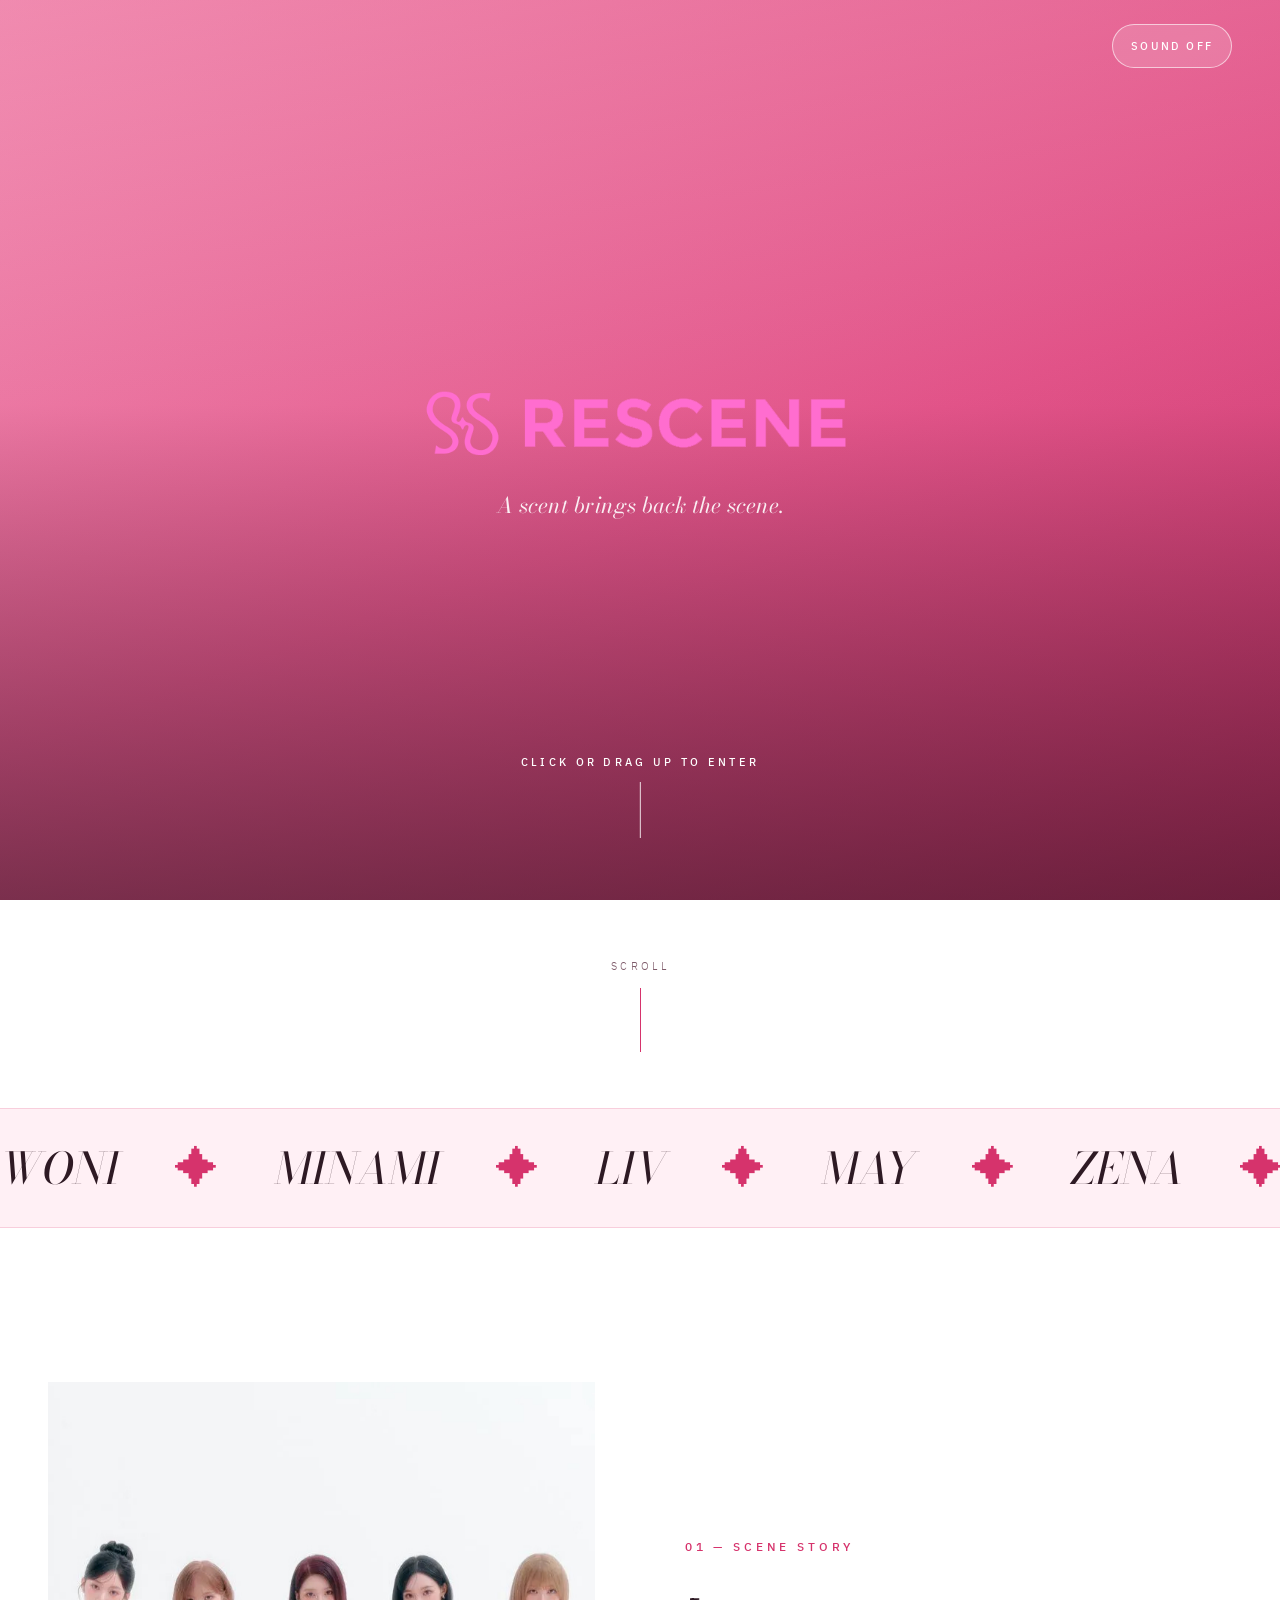
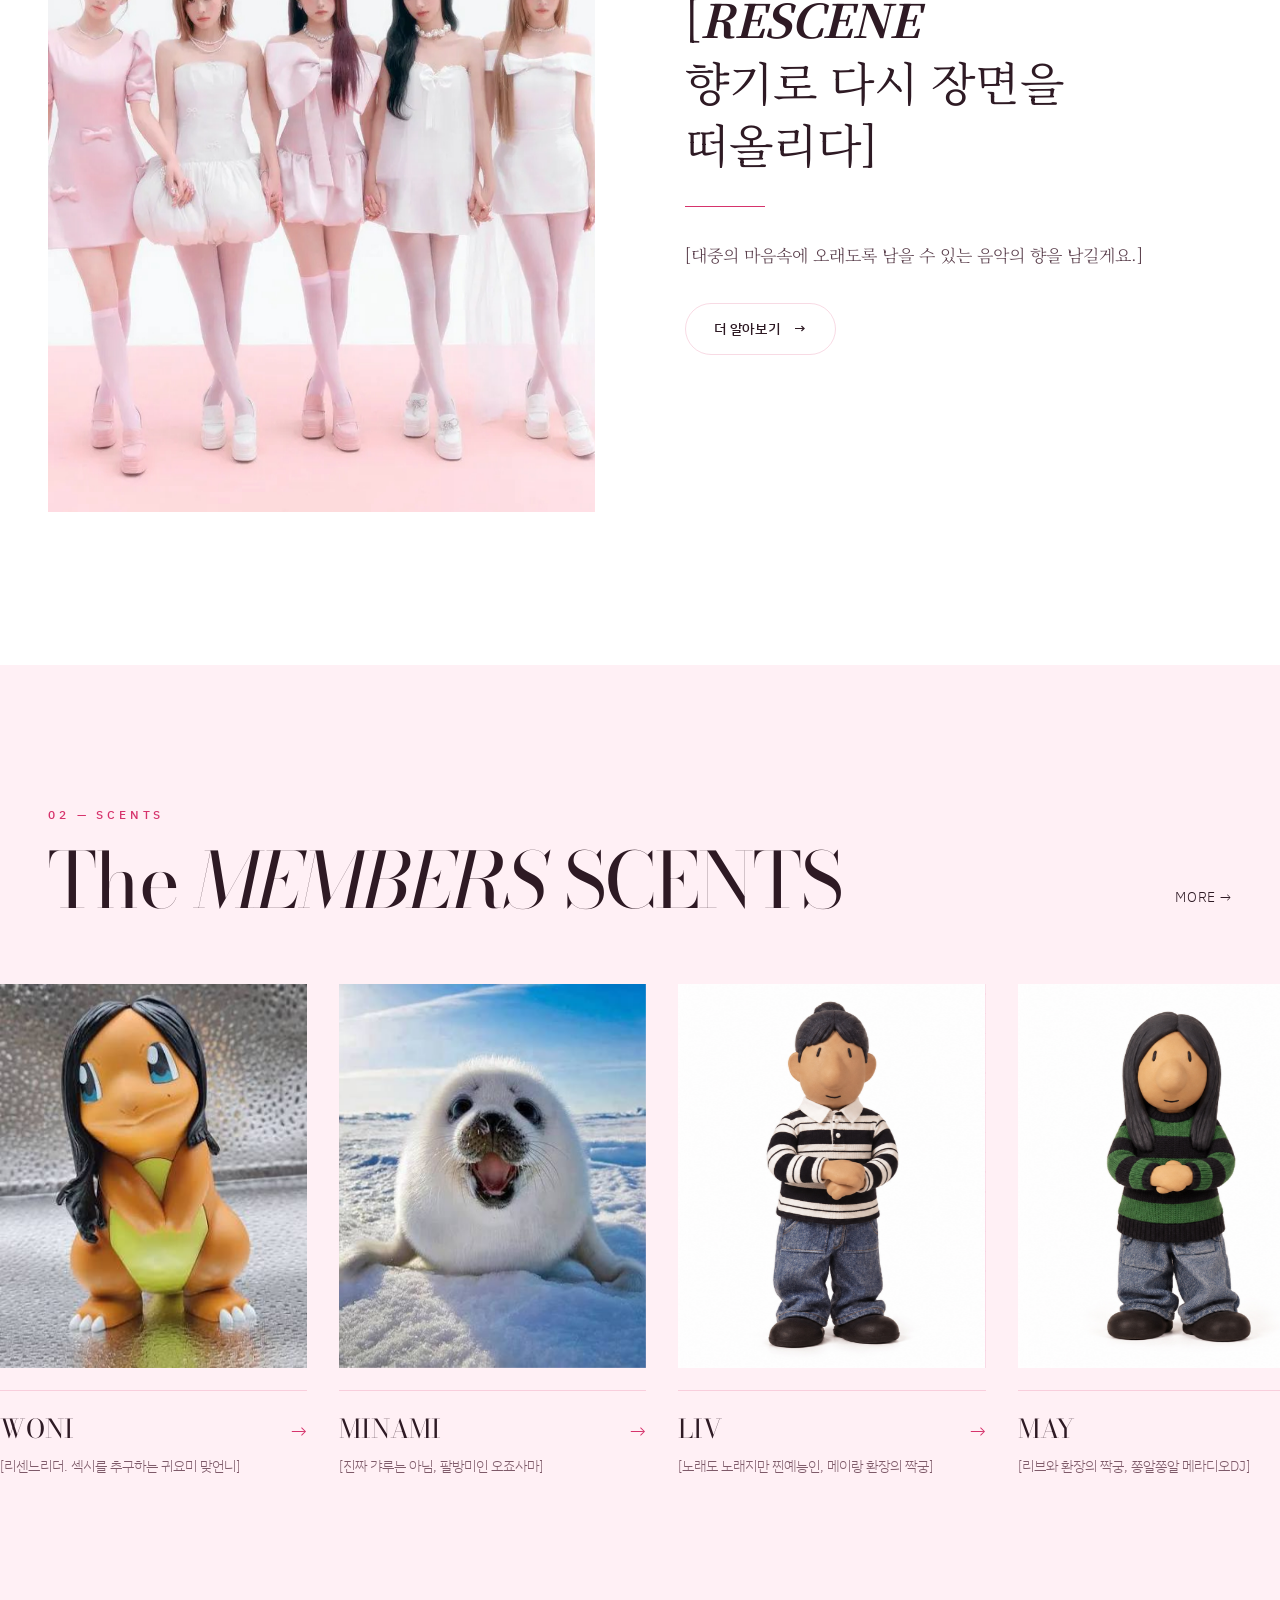
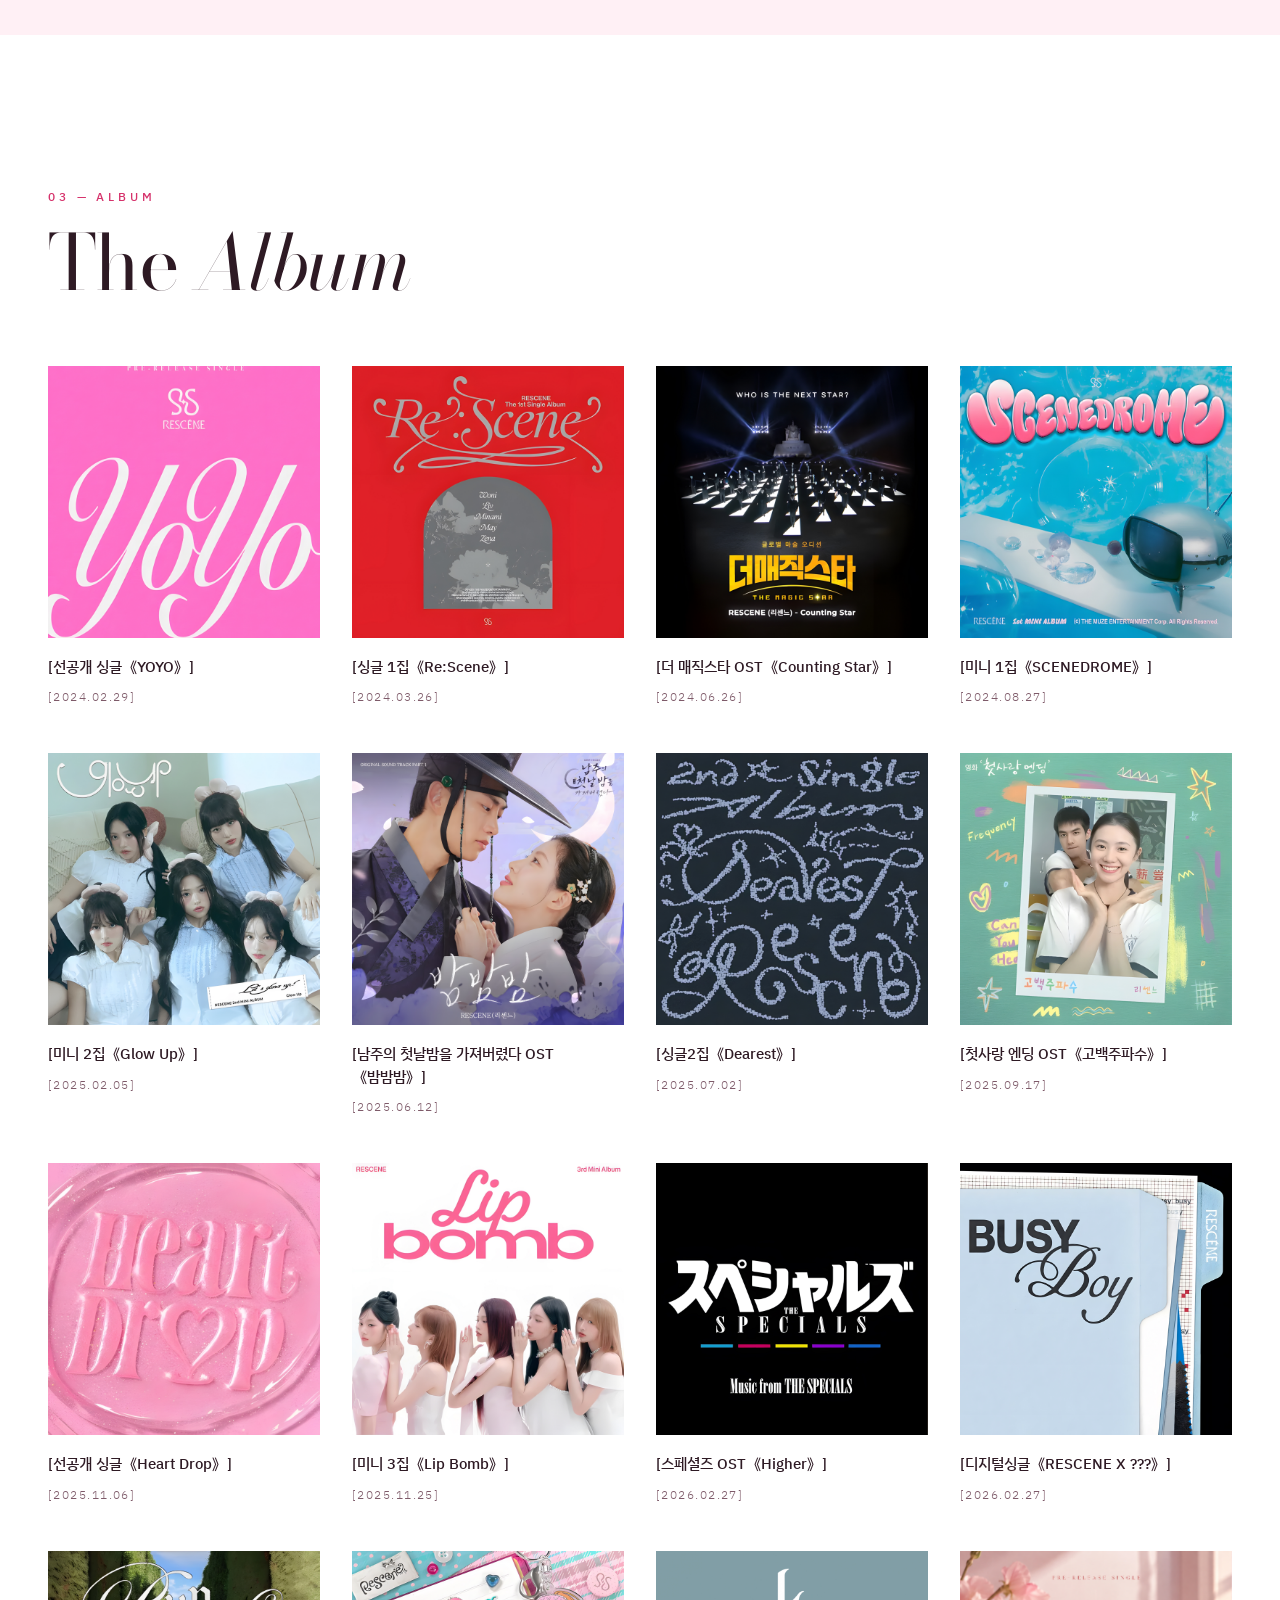
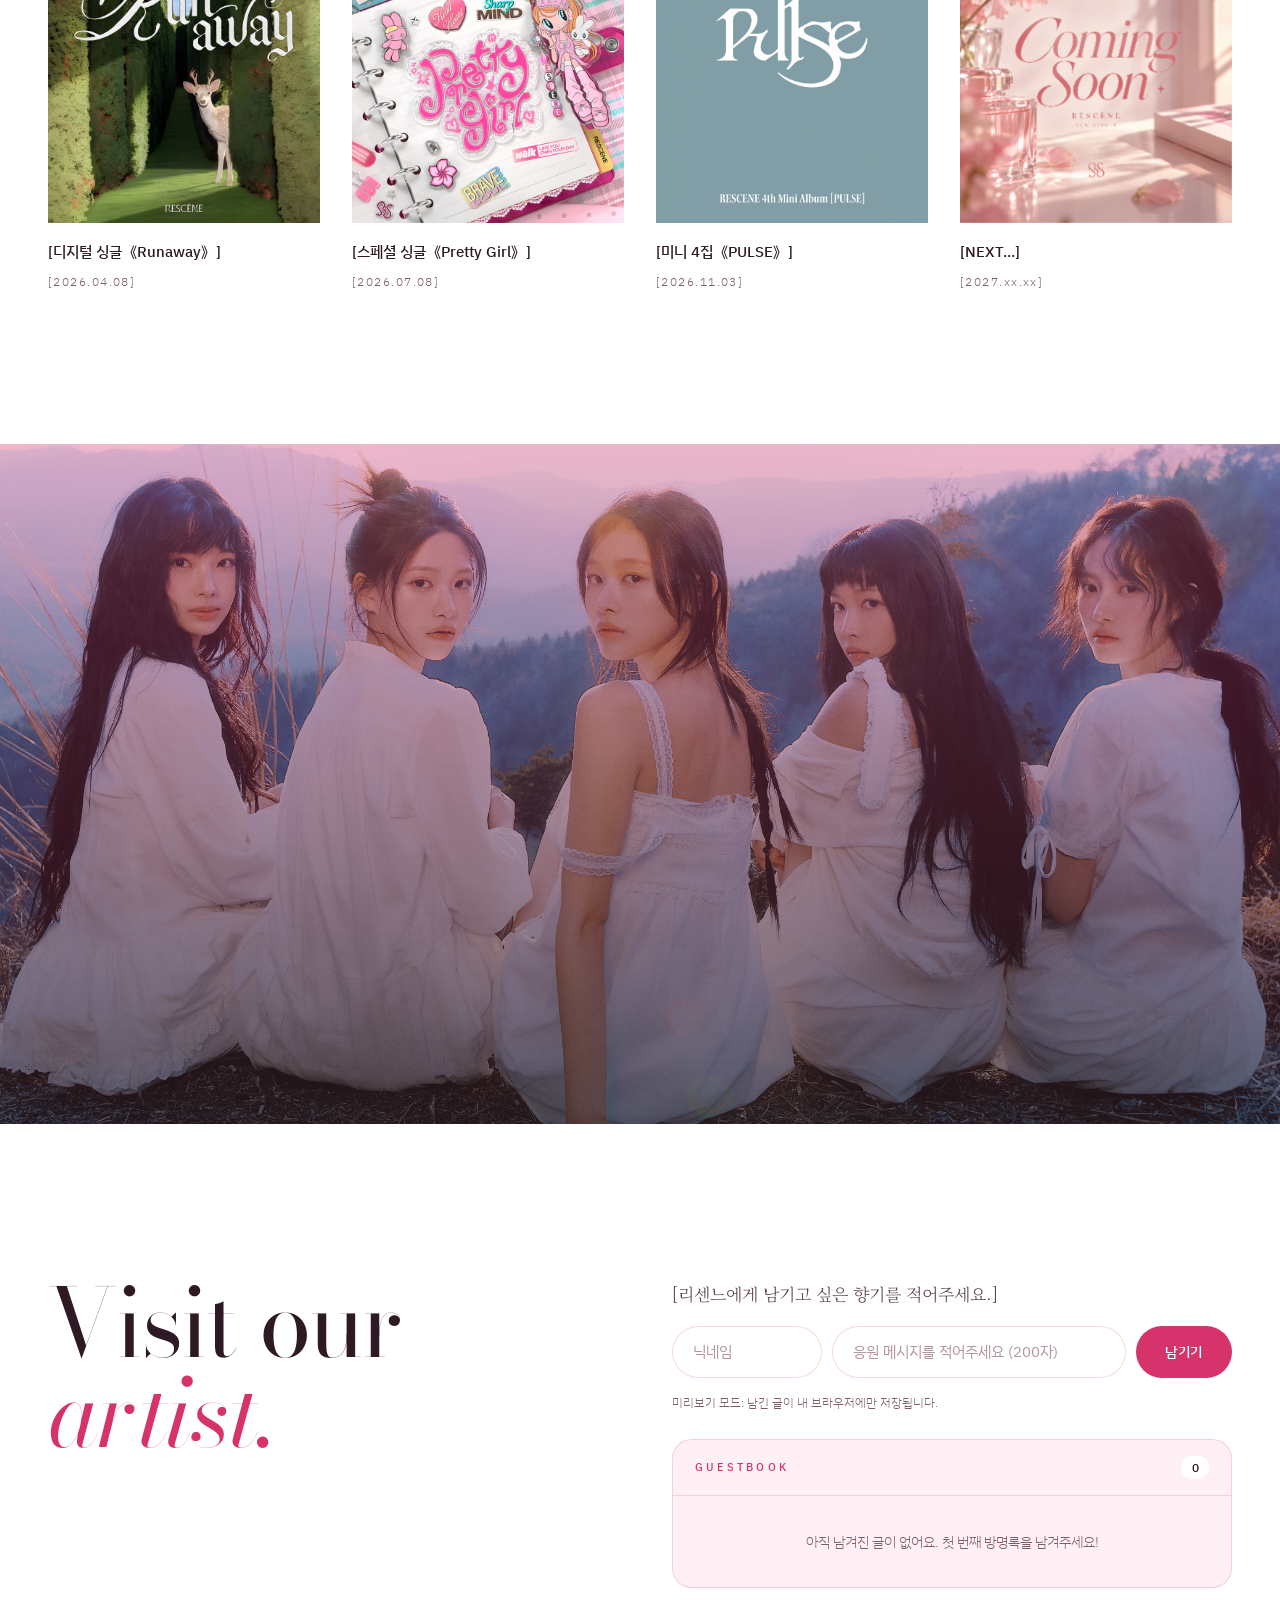
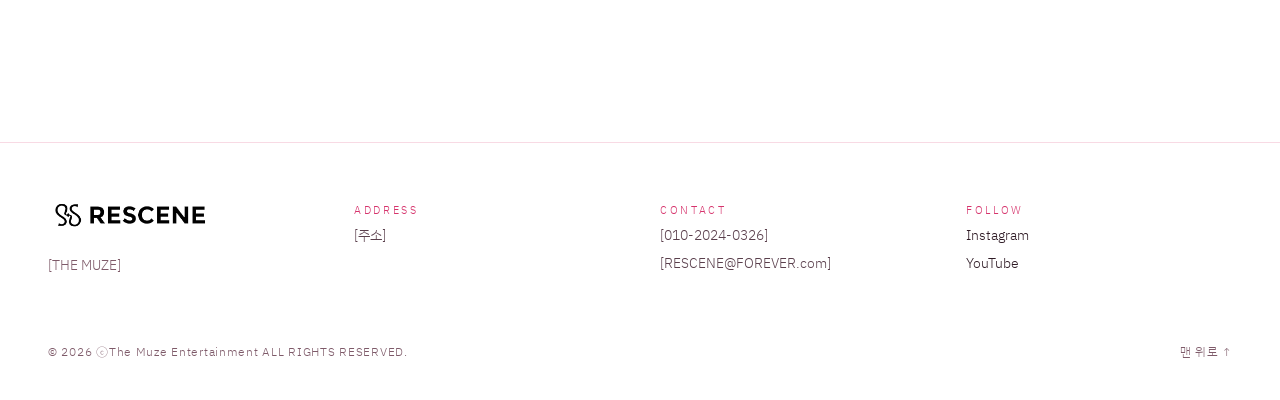
==== index.html @ 5be7cee2 "Add files via upload" ====
<!doctype html>
<html lang="ko">
<head>
  <meta charset="utf-8">
  <meta name="viewport" content="width=device-width, initial-scale=1">
  <title>[RESCENE] — A scent brings back the scene.</title>
  <meta name="description" content="[브랜드 소개 한 문장]">

  <link rel="preconnect" href="https://fonts.googleapis.com">
  <link rel="preconnect" href="https://fonts.gstatic.com" crossorigin>
  <link rel="stylesheet" href="https://fonts.googleapis.com/css2?family=Bodoni+Moda:ital,opsz,wght@0,6..96,400;0,6..96,500;1,6..96,400&family=Noto+Serif+KR:wght@300;400;500&family=IBM+Plex+Sans+KR:wght@300;400;500&display=swap">
  <link rel="stylesheet" href="css/style.css?v=12">
  <!-- 대문: 사이트에 처음 들어올 때 + 새로고침할 때마다 표시
       (멤버·소개 페이지에서 메인으로 돌아올 때는 건너뜀) -->
  <script>
    (function () {
      var show = true;
      try {
        var nav = performance.getEntriesByType('navigation')[0];
        var isReload = nav && nav.type === 'reload';
        var fromSite = document.referrer && new URL(document.referrer).origin === location.origin;
        show = isReload || !fromSite;
      } catch (e) {}
      if (show) document.documentElement.classList.add('intro-active');
    })();
  </script>
</head>
<body>

  <!-- ============ INTRO (대문) ============ -->
  <!-- 동영상: images/intro.mp4 / 동영상 로딩 전 보일 이미지: images/intro-poster.jpg -->
  <div class="intro" id="intro" aria-label="인트로">
    <video class="intro-video" id="introVideo" src="images/intro.mp4" poster="images/intro-poster.jpg" autoplay muted loop playsinline preload="auto"></video>
    <div class="intro-shade"></div>

    <div class="intro-center">
      <span class="logo intro-logo">
        <img class="logo-img" src="images/logo.png" alt="RESCENE">
        <span class="logo-text en">RESCENE</span>
      </span>
      <p class="intro-tag en">A scent brings back the scene.</p>
    </div>

    <button class="intro-sound" id="introSound" type="button" aria-pressed="false">SOUND OFF</button>

    <button class="intro-enter" id="introEnter" type="button">
      <span class="intro-enter-text">CLICK OR DRAG UP TO ENTER</span>
      <span class="intro-enter-line" aria-hidden="true"></span>
    </button>
  </div>

  <!-- ============ NAV ============ -->
  <header class="header">
    <nav class="nav container">
      <a href="#top" class="logo" aria-label="RESCENE 홈">
        <img class="logo-img" src="images/logo.png" alt="RESCENE">
        <span class="logo-text en">RESCENE</span>
      </a>

      <button class="menu-toggle" type="button" aria-label="메뉴 열기" aria-expanded="false" aria-controls="menu">
        <span></span><span></span>
      </button>

      <div class="menu" id="menu">
        <a class="navlink" href="#story">WHO</a>
        <a class="navlink" href="#collection">SCENTS</a>
        <a class="navlink" href="#craft">ALBUM</a>
        <a class="navlink" href="#contact">OFFICIAL</a>
        <a class="navlink nav-goods" href="https://www.withmuu.com/" target="_blank" rel="noopener">
          <svg class="nav-icon" viewBox="0 0 24 24" aria-hidden="true"><path d="M5 8h14l-1.2 12H6.2z"/><path d="M9 8V6.5a3 3 0 0 1 6 0V8"/></svg>
          GOODS
        </a>
        <a href="https://themuze.kr/" class="btn btn-ghost btn-sm" target="_blank" rel="noopener">더뮤즈</a>
      </div>
    </nav>
  </header>

  <main>
    <!-- ============ HERO ============ -->
    <section id="top" class="hero container">
      <div class="hero-text">
        <p class="eyebrow fade">Since [24.03.26] — [THE MUZE]</p>
        <h1 class="hero-title en">
          <span class="line"><span>A Scent,</span></span>
          <span class="line"><span><em>brings</em> back</span></span>
          <span class="line"><span>the scene.</span></span>
        </h1>
        <p class="hero-lead kr fade">[RE:SCENE]는<br>[향기로 다시 장면을 떠올린다]의 의미를 가집니다. </p>
        <div class="btn-row fade-2">
          <a href="#collection" class="btn btn-solid">SCENES <span aria-hidden="true">→</span></a>
          <a href="#story" class="btn btn-ghost">Story of Rescene</a>
        </div>
      </div>

      <div class="hero-visual">
        <div class="ph hero-img" data-label="Hero Image · 4:5">
          <img class="ph-media" src="images/hero.jpg" alt="[히어로 이미지 설명]">
        </div>
        <div class="badge" aria-hidden="true">
          <svg class="badge-spin" viewBox="0 0 132 132">
            <defs><path id="circ" d="M66,66 m-50,0 a50,50 0 1,1 100,0 a50,50 0 1,1 -100,0"></path></defs>
            <text><textPath href="#circ">[RESCENE] · THE MUZE · SINCE [2024.03.26] ·</textPath></text>
          </svg>
          <svg class="badge-plus" width="22" height="22" viewBox="0 0 24 24" fill="none" stroke="currentColor" stroke-width="1.4"><path d="M12 3v18M3 12h18"></path></svg>
        </div>
      </div>
    </section>

    <div class="scroll-hint" aria-hidden="true">
      <span>SCROLL</span>
      <span class="scroll-line"></span>
    </div>

    <!-- ============ MARQUEE ============ -->
    <div class="marquee" aria-hidden="true">
      <div class="marquee-track en">
        <span>WONI</span><i>✦</i>
        <span>MINAMI</span><i>✦</i>
        <span>LIV</span><i>✦</i>
        <span>MAY</span><i>✦</i>
        <span>ZENA</span><i>✦</i>
        <span>RESCENE</span><i>✦</i>
        <span>Made by MEHWA</span><i>✦</i>
        <span>THE MUZE</span><i>✦</i>
      </div>
    </div>

    <!-- ============ STORY ============ -->
    <section id="story" class="story container">
      <div class="ph reveal-img parallax" data-label="Story Image · 3:4">
        <img class="ph-media" src="images/story.jpg" alt="[스토리 이미지 설명]">
      </div>
      <div class="stack">
        <p class="eyebrow reveal">01 — SCENE STORY</p>
        <h2 class="h2-kr kr reveal">[<strong><em>RESCENE</em></strong><br>향기로 다시 장면을 떠올리다]</h2>
        <span class="rule reveal-line"></span>
        <p class="body-kr kr reveal">[대중의 마음속에 오래도록 남을 수 있는 음악의 향을 남길게요.]</p>
        <a href="about.html" class="btn btn-ghost reveal self-start">더 알아보기 <span aria-hidden="true">→</span></a>
      </div>
    </section>

    <!-- ============ COLLECTION ============ -->
    <section id="collection" class="collection">
      <div class="container stack-lg">
        <div class="section-head">
          <div class="stack-sm">
            <p class="eyebrow reveal">02 — SCENTS</p>
            <h2 class="h2-en en reveal">The <em>MEMBERS</em> SCENTS</h2>
          </div>
          <a href="#contact" class="navlink reveal"> MORE →</a>
        </div>

      </div>

      <!-- 사진이 왼쪽으로 계속 흐릅니다. 두 번째 묶음은 끊김 없는 반복용 복사본이니 똑같이 맞춰주세요 -->
      <div class="card-marquee reveal">
        <div class="card-track">
            <a href="member.html?id=woni" class="card">
              <div class="ph" data-label="Member 01 · 4:5">
                <img class="ph-media" src="images/member-01.jpg" alt="WONI 사진">
              </div>
              <div class="card-meta">
                <div>
                  <span class="card-name en">WONI</span>
                  <span class="card-desc">[리센느리더. 섹시를 추구하는 귀요미 맞언니]</span>
                </div>
                <span class="arrow" aria-hidden="true">→</span>
              </div>
            </a>
            <a href="member.html?id=minami" class="card">
              <div class="ph" data-label="Member 02 · 4:5">
                <img class="ph-media" src="images/member-02.jpg" alt="MINAMI 사진">
              </div>
              <div class="card-meta">
                <div>
                  <span class="card-name en">MINAMI</span>
                  <span class="card-desc">[진짜 갸루는 아님, 팔방미인 오죠사마]</span>
                </div>
                <span class="arrow" aria-hidden="true">→</span>
              </div>
            </a>
            <a href="member.html?id=liv" class="card">
              <div class="ph" data-label="Member 03 · 4:5">
                <img class="ph-media" src="images/member-03.jpg" alt="LIV 사진">
              </div>
              <div class="card-meta">
                <div>
                  <span class="card-name en">LIV</span>
                  <span class="card-desc">[노래도 노래지만 찐예능인, 메이랑 환장의 짝궁]</span>
                </div>
                <span class="arrow" aria-hidden="true">→</span>
              </div>
            </a>
            <a href="member.html?id=may" class="card">
              <div class="ph" data-label="Member 04 · 4:5">
                <img class="ph-media" src="images/member-04.jpg" alt="MAY 사진">
              </div>
              <div class="card-meta">
                <div>
                  <span class="card-name en">MAY</span>
                  <span class="card-desc">[리브와 환장의 짝궁, 쫑알쫑알 메라디오DJ]</span>
                </div>
                <span class="arrow" aria-hidden="true">→</span>
              </div>
            </a>
            <a href="member.html?id=zena" class="card">
              <div class="ph" data-label="Member 05 · 4:5">
                <img class="ph-media" src="images/member-05.jpg" alt="ZENA 사진">
              </div>
              <div class="card-meta">
                <div>
                  <span class="card-name en">ZENA</span>
                  <span class="card-desc">[하루 한번 세상이 무너지는, 으른이고 싶은, 까엉TV의 DJ]</span>
                </div>
                <span class="arrow" aria-hidden="true">→</span>
              </div>
            </a>
            <!-- ↓ 반복용 복사본 (위와 동일하게 유지) -->
            <a href="member.html?id=woni" class="card" aria-hidden="true" tabindex="-1">
              <div class="ph" data-label="Member 01 · 4:5">
                <img class="ph-media" src="images/member-01.jpg" alt="">
              </div>
              <div class="card-meta">
                <div>
                  <span class="card-name en">WONI</span>
                  <span class="card-desc">[리센느리더. 섹시를 추구하는 귀요미 맞언니]</span>
                </div>
                <span class="arrow" aria-hidden="true">→</span>
              </div>
            </a>
            <a href="member.html?id=minami" class="card" aria-hidden="true" tabindex="-1">
              <div class="ph" data-label="Member 02 · 4:5">
                <img class="ph-media" src="images/member-02.jpg" alt="">
              </div>
              <div class="card-meta">
                <div>
                  <span class="card-name en">MINAMI</span>
                  <span class="card-desc">[진짜 갸루는 아님, 팔방미인 오죠사마]</span>
                </div>
                <span class="arrow" aria-hidden="true">→</span>
              </div>
            </a>
            <a href="member.html?id=liv" class="card" aria-hidden="true" tabindex="-1">
              <div class="ph" data-label="Member 03 · 4:5">
                <img class="ph-media" src="images/member-03.jpg" alt="">
              </div>
              <div class="card-meta">
                <div>
                  <span class="card-name en">LIV</span>
                  <span class="card-desc">[메이랑 환장의 짝궁, 바보아님]</span>
                </div>
                <span class="arrow" aria-hidden="true">→</span>
              </div>
            </a>
            <a href="member.html?id=may" class="card" aria-hidden="true" tabindex="-1">
              <div class="ph" data-label="Member 04 · 4:5">
                <img class="ph-media" src="images/member-04.jpg" alt="">
              </div>
              <div class="card-meta">
                <div>
                  <span class="card-name en">MAY</span>
                  <span class="card-desc">[리브와 환장의 짝궁, 쫑알쫑알 메라디오DJ]</span>
                </div>
                <span class="arrow" aria-hidden="true">→</span>
              </div>
            </a>
            <a href="member.html?id=zena" class="card" aria-hidden="true" tabindex="-1">
              <div class="ph" data-label="Member 05 · 4:5">
                <img class="ph-media" src="images/member-05.jpg" alt="">
              </div>
              <div class="card-meta">
                <div>
                  <span class="card-name en">ZENA</span>
                  <span class="card-desc">[하루 한번 세상이 무너지는, 으른이고 싶은, 까엉TV의 DJ]</span>
                </div>
                <span class="arrow" aria-hidden="true">→</span>
              </div>
            </a>
        </div>
      </div>
    </section>

    <!-- ============ ALBUM ============ -->
    <section id="craft" class="craft container stack-lg">
      <div class="section-head">
        <div class="stack-sm">
          <p class="eyebrow reveal">03 — ALBUM</p>
          <h2 class="h2-en en reveal">The <em>Album</em></h2>
        </div>
      </div>
      <div class="albums">
        <article class="album reveal">
          <div class="ph album-cover" data-label="Album 01 · 1:1">
            <img class="ph-media" src="images/album-01.jpg" alt="[앨범 1 커버]">
          </div>
          <h3 class="album-title en">[선공개 싱글《YOYO》]</h3>
          <p class="album-date">[2024.02.29]</p>
        </article>
        <article class="album reveal">
          <div class="ph album-cover" data-label="Album 02 · 1:1">
            <img class="ph-media" src="images/album-02.jpg" alt="[앨범 2 커버]">
          </div>
          <h3 class="album-title en">[싱글 1집《Re:Scene》]</h3>
          <p class="album-date">[2024.03.26]</p>
        </article>
        <article class="album reveal">
          <div class="ph album-cover" data-label="Album 03 · 1:1">
            <img class="ph-media" src="images/album-03.jpg" alt="[앨범 3 커버]">
          </div>
          <h3 class="album-title en">[더 매직스타 OST《Counting Star》]</h3>
          <p class="album-date">[2024.06.26]</p>
        </article>
        <article class="album reveal">
          <div class="ph album-cover" data-label="Album 04 · 1:1">
            <img class="ph-media" src="images/album-04.jpg" alt="[앨범 4 커버]">
          </div>
          <h3 class="album-title en">[미니 1집《SCENEDROME》]</h3>
          <p class="album-date">[2024.08.27]</p>
        </article>
        <article class="album reveal">
          <div class="ph album-cover" data-label="Album 05 · 1:1">
            <img class="ph-media" src="images/album-05.jpg" alt="[앨범 5 커버]">
          </div>
          <h3 class="album-title en">[미니 2집《Glow Up》]</h3>
          <p class="album-date">[2025.02.05]</p>
        </article>
        <article class="album reveal">
          <div class="ph album-cover" data-label="Album 06 · 1:1">
            <img class="ph-media" src="images/album-06.jpg" alt="[앨범 6 커버]">
          </div>
          <h3 class="album-title en">[남주의 첫날밤을 가져버렸다 OST《밤밤밤》]</h3>
          <p class="album-date">[2025.06.12]</p>
        </article>
        <article class="album reveal">
          <div class="ph album-cover" data-label="Album 07 · 1:1">
            <img class="ph-media" src="images/album-07.jpg" alt="[앨범 7 커버]">
          </div>
          <h3 class="album-title en">[싱글2집《Dearest》]</h3>
          <p class="album-date">[2025.07.02]</p>
        </article>
        <article class="album reveal">
          <div class="ph album-cover" data-label="Album 08 · 1:1">
            <img class="ph-media" src="images/album-08.jpg" alt="[앨범 8 커버]">
          </div>
          <h3 class="album-title en">[첫사랑 엔딩 OST《고백주파수》]</h3>
          <p class="album-date">[2025.09.17]</p>
        </article>
        <article class="album reveal">
          <div class="ph album-cover" data-label="Album 09 · 1:1">
            <img class="ph-media" src="images/album-09.jpg" alt="[앨범 9 커버]">
          </div>
          <h3 class="album-title en">[선공개 싱글《Heart Drop》]</h3>
          <p class="album-date">[2025.11.06]</p>
        </article>
        <article class="album reveal">
          <div class="ph album-cover" data-label="Album 10 · 1:1">
            <img class="ph-media" src="images/album-10.jpg" alt="[앨범 10 커버]">
          </div>
          <h3 class="album-title en">[미니 3집《Lip Bomb》]</h3>
          <p class="album-date">[2025.11.25]</p>
        </article>
        <article class="album reveal">
          <div class="ph album-cover" data-label="Album 11 · 1:1">
            <img class="ph-media" src="images/album-11.jpg" alt="[앨범 11 커버]">
          </div>
          <h3 class="album-title en">[스페셜즈 OST《Higher》]</h3>
          <p class="album-date">[2026.02.27]</p>
        </article>
        <article class="album reveal">
          <div class="ph album-cover" data-label="Album 12 · 1:1">
            <img class="ph-media" src="images/album-12.jpg" alt="[앨범 12 커버]">
          </div>
          <h3 class="album-title en">[디지털싱글《RESCENE X ???》]</h3>
          <p class="album-date">[2026.02.27]</p>
        </article>
        <article class="album reveal">
          <div class="ph album-cover" data-label="Album 13 · 1:1">
            <img class="ph-media" src="images/album-13.jpg" alt="[앨범 13 커버]">
          </div>
          <h3 class="album-title en">[디지털 싱글《Runaway》]</h3>
          <p class="album-date">[2026.04.08]</p>
        </article>
        <article class="album reveal">
          <div class="ph album-cover" data-label="Album 14 · 1:1">
            <img class="ph-media" src="images/album-14.jpg" alt="[앨범 14 커버]">
          </div>
          <h3 class="album-title en">[스페셜 싱글《Pretty Girl》]</h3>
          <p class="album-date">[2026.07.08]</p>
        </article>
        <article class="album reveal">
          <div class="ph album-cover" data-label="Album 15 · 1:1">
            <img class="ph-media" src="images/album-15.jpg" alt="[앨범 15 커버]">
          </div>
          <h3 class="album-title en">[미니 4집《PULSE》]</h3>
          <p class="album-date">[2026.11.03]</p>
        </article>
        <article class="album reveal">
          <div class="ph album-cover" data-label="Album 16 · 1:1">
            <img class="ph-media" src="images/album-16.jpg" alt="[앨범 16 커버]">
          </div>
          <h3 class="album-title en">[NEXT...]</h3>
          <p class="album-date">[2027.xx.xx]</p>
        </article>
      
      </div>
    </section>

    <!-- ============ QUOTE ============ -->
    <section class="quote ph parallax" data-label="Full-bleed Image · 16:9">
      <img class="ph-media" src="images/quote-bg.jpg" alt="">
      <div class="quote-shade"></div>
      <blockquote class="reveal">
        <p class="en">“[A scent that brings —<br>your memories back, a melody that stays with you forever.]”</p>
        <cite>— [to Remine], From RESCENE</cite>
      </blockquote>
    </section>

    <!-- ============ CONTACT ============ -->
    <section id="contact" class="contact container">
      <h2 class="contact-title en reveal">Visit our<br><em>artist.</em></h2>
      <!-- ============ GUESTBOOK (방명록) — js/guestbook.js ============ -->
      <div class="gb reveal">
        <form class="gb-form" id="gbForm" novalidate>
          <p class="body-kr kr">[리센느에게 남기고 싶은 향기를 적어주세요.]</p>
          <div class="gb-row">
            <label class="sr-only" for="gbName">닉네임</label>
            <input class="gb-name" id="gbName" name="name" type="text" maxlength="12" placeholder="닉네임" autocomplete="nickname" required>
            <label class="sr-only" for="gbMsg">메시지</label>
            <input class="gb-msg" id="gbMsg" name="msg" type="text" maxlength="200" placeholder="응원 메시지를 적어주세요 (200자)" required>
            <button type="submit" class="btn btn-solid gb-submit">남기기</button>
          </div>
          <p class="gb-note" id="gbNote" role="status"></p>
        </form>

        <div class="gb-board">
          <div class="gb-head">
            <span class="gb-head-title">GUESTBOOK</span>
            <span class="gb-count" id="gbCount">0</span>
          </div>
          <ul class="gb-list" id="gbList" aria-live="polite"></ul>
        </div>
      </div>
    </section>
  </main>

  <!-- ============ FOOTER ============ -->
  <footer class="footer">
    <div class="container stack-lg">
      <div class="footer-grid">
        <div class="stack-sm">
          <span class="logo">
            <img class="logo-img" src="images/logo.png" alt="RESCENE">
            <span class="logo-text en">RESCENE</span>
          </span>
          <span class="muted">[THE MUZE]</span>
        </div>
        <div class="footer-col">
          <span class="footer-label">ADDRESS</span>
          <span>[주소]</span>
        </div>
        <div class="footer-col">
          <span class="footer-label">CONTACT</span>
          <span>[010-2024-0326]<br>[RESCENE@FOREVER.com]</span>
        </div>
        <div class="footer-col">
          <span class="footer-label">FOLLOW</span>
          <a href="https://www.instagram.com/rescene_official" target="_blank" rel="noopener">Instagram</a>
          <a href="https://www.youtube.com/@rescene_official" target="_blank" rel="noopener">YouTube</a>
        </div>
      </div>
      <div class="footer-bottom">
        <span>© <span id="year"></span> ⓒThe Muze Entertainment ALL RIGHTS RESERVED.</span>
        <a href="#top">맨 위로 ↑</a>
      </div>
    </div>
  </footer>

  <script src="js/main.js?v=11"></script>
  <!-- 앨범 수록곡 · LP 플레이어 -->
  <script src="js/albums.js?v=11"></script>
  <script src="js/player.js?v=11"></script>
  <!-- 방명록 -->
  <script src="js/guestbook.js?v=12"></script>
</body>
</html>
---- css/style.css ----
/* =========================================================
   [BRAND] Landing — style.css
   색상은 :root 변수만 바꾸면 전체에 반영됩니다.
   ========================================================= */
:root {
  /* ---- 핑크 & 화이트 테마 ---- */
  --ground: #FFFFFF;          /* 기본 배경 (흰색) */
  --ground-2: #FFF0F5;        /* 구분 섹션 배경 (연한 핑크) */
  --ink: #2E1A24;             /* 본문 글자 (짙은 자두색) */
  --ink-soft: #5A3F4C;        /* 보조 글자 */
  --muted: #7E5A69;           /* 흐린 글자 */
  --line: rgba(214, 51, 108, .18);   /* 구분선 */
  --accent: #D6336C;          /* 포인트 색상 (핑크) */
  --accent-soft: #FFD3E2;     /* 연한 핑크 (배경·장식용) */
  --placeholder: #FBE3EC;     /* 이미지 자리 배경 */
  --logo-filter: brightness(0);  /* 흰 로고를 어둡게 표시. 로고가 이미 어두운/컬러면 none 으로 */

  --f-en: 'Bodoni Moda', 'Didot', 'Times New Roman', serif;
  --f-kr: 'Noto Serif KR', 'Apple SD Gothic Neo', serif;
  --f-sans: 'IBM Plex Sans KR', system-ui, sans-serif;

  --ease-out: cubic-bezier(.2, .75, .1, 1);
  --ease-io: cubic-bezier(.7, 0, .2, 1);
  --gutter: clamp(20px, 4vw, 48px);
}

*, *::before, *::after { box-sizing: border-box; }
html { scroll-behavior: smooth; scroll-padding-top: 76px; }
body {
  margin: 0;
  background: var(--ground);
  color: var(--ink);
  font-family: var(--f-sans);
  font-weight: 300;
  -webkit-font-smoothing: antialiased;
  overflow-x: hidden;
  padding-top: 76px;          /* 고정 상단바 높이만큼 */
}
img { display: block; max-width: 100%; }
a { color: var(--ink); text-decoration: none; transition: color .3s; }
a:hover { color: var(--accent); }
em { font-style: italic; }

.en { font-family: var(--f-en); }
.kr { font-family: var(--f-kr); word-break: keep-all; }
.muted { color: var(--muted); }

.container { max-width: 1360px; margin: 0 auto; padding-left: var(--gutter); padding-right: var(--gutter); }
.stack { display: flex; flex-direction: column; gap: 32px; }
.stack-sm { display: flex; flex-direction: column; gap: 20px; }
.stack-lg { display: flex; flex-direction: column; gap: 64px; }
.self-start { align-self: flex-start; }
.narrow { max-width: 760px; }

.eyebrow { margin: 0; font-size: 12px; letter-spacing: .32em; text-transform: uppercase; color: var(--accent); font-weight: 500; }
.h2-kr { margin: 0; font-size: clamp(32px, 3.6vw, 52px); line-height: 1.35; font-weight: 400; letter-spacing: -.02em; text-wrap: balance; }
.h2-en { margin: 0; font-size: clamp(44px, 6vw, 88px); line-height: 1; font-weight: 400; letter-spacing: -.02em; }
.body-kr { margin: 0; font-size: 17px; line-height: 1.9; color: var(--ink-soft); max-width: 520px; }

/* ---------- 버튼 ---------- */
.btn {
  display: inline-flex; align-items: center; gap: 14px;
  min-height: 52px; padding: 0 28px; border-radius: 999px;
  font: 500 14px/1 var(--f-sans); letter-spacing: .04em;
  border: 1px solid transparent; cursor: pointer;
  transition: background .4s, color .4s, border-color .4s, gap .4s;
}
.btn:hover { gap: 22px; }
.btn-sm { min-height: 44px; padding: 0 22px; }
.btn-solid { background: var(--accent); color: var(--ground); }
.btn-solid:hover { background: var(--ink); color: var(--ground); }
.btn-ghost { border-color: var(--line); color: var(--ink); }
.btn-ghost:hover { border-color: var(--accent); color: var(--accent); }
.btn-row { display: flex; flex-wrap: wrap; gap: 14px; }

.navlink { position: relative; padding: 14px 0; font-size: 14px; letter-spacing: .06em; }
.navlink::after {
  content: ''; position: absolute; left: 0; right: 0; bottom: 8px; height: 1px;
  background: var(--accent); transform: scaleX(0); transform-origin: right;
  transition: transform .5s var(--ease-io);
}
.navlink:hover::after { transform: scaleX(1); transform-origin: left; }

/* ---------- 헤더 ---------- */
.header {
  position: fixed; top: 0; left: 0; right: 0; z-index: 50;
  background: rgba(255, 255, 255, .82);
  backdrop-filter: blur(14px); -webkit-backdrop-filter: blur(14px);
  border-bottom: 1px solid var(--line);
  transition: transform .5s var(--ease-io);
  animation: fadeIn 1.2s ease .2s both;
}
.nav { min-height: 76px; display: flex; align-items: center; justify-content: space-between; gap: 16px; }
.logo { display: inline-flex; align-items: center; font-size: 26px; letter-spacing: .02em; font-weight: 500; }
.logo-img { height: 32px; width: auto; }           /* 로고 크기는 height 값으로 조절 */
.logo-text { display: none; }
.logo.no-img .logo-text { display: inline; }        /* logo.png가 없으면 글자 로고 표시 */
.menu { display: flex; align-items: center; gap: clamp(16px, 3vw, 40px); }
.menu-toggle { display: none; }

/* ---------- 이미지 자리 (이미지가 없으면 플레이스홀더 표시) ---------- */
.ph { position: relative; overflow: hidden; background: var(--placeholder); }
.ph::before {
  content: ''; position: absolute; inset: 0;
  background:
    repeating-linear-gradient(135deg, rgba(214,51,108,.06) 0 1px, transparent 1px 14px),
    radial-gradient(120% 90% at 30% 20%, #FFF4F8 0%, #F9D6E3 75%);
}
.ph::after {
  content: attr(data-label);
  position: absolute; left: 20px; bottom: 18px;
  font: 500 11px/1 var(--f-sans); letter-spacing: .16em; text-transform: uppercase;
  color: var(--muted);
}
.ph.has-img::after { display: none; }
.ph-media { position: absolute; inset: 0; width: 100%; height: 100%; object-fit: cover; will-change: transform; }

/* ---------- HERO ---------- */
.hero {
  padding-top: clamp(56px, 8vw, 120px); padding-bottom: 80px;
  display: grid; grid-template-columns: repeat(auto-fit, minmax(min(480px, 100%), 1fr));
  gap: clamp(40px, 5vw, 80px); align-items: end;
}
.hero-text { display: flex; flex-direction: column; gap: 36px; }
.hero-title { margin: 0; font-size: clamp(48px, 6.8vw, 112px); line-height: .94; font-weight: 400; letter-spacing: -.02em; }
.hero-title em { color: var(--accent); }
.hero-lead { margin: 0; max-width: 440px; font-size: 18px; line-height: 1.8; color: var(--ink-soft); }
.hero-visual { position: relative; }
.hero-img { aspect-ratio: 4 / 5; border-radius: 2px; }

.badge {
  position: absolute; left: -56px; bottom: 56px;
  width: 132px; height: 132px; border-radius: 50%; background: var(--ground);
  display: flex; align-items: center; justify-content: center;
}
.badge-spin { position: absolute; inset: 0; width: 100%; height: 100%; }
.badge-spin text { fill: var(--ink); font: 500 10.5px var(--f-sans); letter-spacing: 3.2px; }
.badge-plus { color: var(--accent); }

.scroll-hint { display: flex; flex-direction: column; align-items: center; gap: 14px; padding-bottom: 56px; font-size: 11px; letter-spacing: .3em; color: var(--muted); }
.scroll-line { position: relative; display: block; width: 1px; height: 64px; background: var(--line); overflow: hidden; }
.scroll-line::after { content: ''; position: absolute; inset: 0; background: var(--accent); animation: drip 2.4s cubic-bezier(.7,0,.3,1) infinite; }

/* ---------- MARQUEE ---------- */
.marquee { border-top: 1px solid var(--line); border-bottom: 1px solid var(--line); overflow: hidden; padding: 26px 0; }
.marquee-track {
  display: flex; width: max-content; gap: 56px; align-items: center;
  font-size: clamp(28px, 3.4vw, 48px); font-style: italic; white-space: nowrap;
  animation: marquee 32s linear infinite;
}
.marquee-track i { color: var(--accent); font-style: normal; }
.marquee:hover .marquee-track { animation-play-state: paused; }

/* ---------- STORY ---------- */
.story {
  padding-top: clamp(96px, 12vw, 180px); padding-bottom: clamp(96px, 12vw, 180px);
  display: grid; grid-template-columns: repeat(auto-fit, minmax(min(420px, 100%), 1fr));
  gap: clamp(48px, 7vw, 120px); align-items: center;
}
.story > .ph { aspect-ratio: 3 / 4; }
.rule { display: block; width: 80px; height: 1px; background: var(--accent); }

/* ---------- COLLECTION ---------- */
.collection { background: var(--ground-2); padding: clamp(96px, 11vw, 160px) 0; }
.section-head { display: flex; flex-wrap: wrap; justify-content: space-between; align-items: flex-end; gap: 24px; }
.card-marquee { overflow: hidden; margin-top: 64px; }
.card-track { display: flex; width: max-content; animation: marquee 40s linear infinite; }
.card-marquee:hover .card-track { animation-play-state: paused; }   /* 마우스를 올리면 멈춤 */
.card-track .card { flex: 0 0 clamp(240px, 24vw, 340px); margin-right: 32px; }  /* 간격은 margin으로 (끊김 없는 반복용) */
.card { display: flex; flex-direction: column; gap: 22px; color: var(--ink); }
.card:hover { color: var(--ink); }
.card .ph { aspect-ratio: 4 / 5; }
.card .ph::before, .card .ph-media { transition: transform 1.2s var(--ease-out); }
.card:hover .ph::before, .card:hover .ph-media { transform: scale(1.06); }
.card-meta { display: flex; justify-content: space-between; align-items: baseline; gap: 16px; border-top: 1px solid var(--line); padding-top: 18px; }
.card-meta > div { display: flex; flex-direction: column; gap: 8px; }
.card-name { font-size: 26px; }
.card-desc { font-size: 14px; color: var(--muted); }
.arrow { font-size: 20px; color: var(--accent); transition: transform .5s var(--ease-out); }
.card:hover .arrow { transform: translateX(8px); }

/* ---------- PHILOSOPHY ---------- */
.craft { padding-top: clamp(96px, 12vw, 180px); padding-bottom: clamp(96px, 12vw, 180px); }
.albums { display: grid; grid-template-columns: repeat(auto-fill, minmax(min(240px, 100%), 1fr)); gap: 48px 32px; }
.album { display: flex; flex-direction: column; gap: 10px; }
.album-cover { aspect-ratio: 1 / 1; margin-bottom: 8px; transition: transform .6s var(--ease-out), box-shadow .6s var(--ease-out); }
.album-cover::before, .album-cover .ph-media { transition: transform 1.2s var(--ease-out); }
.album:hover .album-cover { transform: translateY(-6px); box-shadow: 0 24px 48px -24px rgba(214,51,108,.45); }
.album:hover .album-cover::before, .album:hover .album-cover .ph-media { transform: scale(1.05); }
.album-title { margin: 0; font-family: var(--f-sans); font-size: 15px; font-weight: 500; line-height: 1.5; word-break: keep-all; }   /* 고딕체 */
.album-date { margin: 0; font-size: 12px; letter-spacing: .12em; color: var(--muted); }

/* ---------- QUOTE ---------- */
.quote { min-height: 680px; display: flex; align-items: center; justify-content: center; }
.quote-shade { position: absolute; inset: 0; background: linear-gradient(180deg, rgba(214,51,108,.35), rgba(46,26,36,.62)); }
.quote blockquote { position: relative; z-index: 1; margin: 0; padding: 0 24px; max-width: 980px; text-align: center; display: flex; flex-direction: column; gap: 32px; align-items: center; }
.quote blockquote p { margin: 0; font-size: clamp(36px, 5vw, 72px); line-height: 1.15; font-style: italic; font-weight: 400; }
.quote cite { font-style: normal; font-size: 13px; letter-spacing: .28em; color: var(--accent); }

/* ---------- CONTACT ---------- */
.contact {
  padding-top: clamp(96px, 12vw, 180px); padding-bottom: clamp(96px, 12vw, 180px);
  display: grid; grid-template-columns: repeat(auto-fit, minmax(min(420px, 100%), 1fr));
  gap: 64px; align-items: end;
}
.contact-title { margin: 0; font-size: clamp(52px, 7.4vw, 116px); line-height: .95; font-weight: 400; letter-spacing: -.02em; }
.contact-title em { color: var(--accent); }
.field { display: flex; flex-direction: column; gap: 10px; }
.field label { font-size: 12px; letter-spacing: .2em; color: var(--muted); }
.field-row { display: flex; flex-wrap: wrap; gap: 12px; border-bottom: 1px solid rgba(46,26,36,.28); padding-bottom: 10px; transition: border-color .3s; }
.field-row:focus-within { border-color: var(--accent); }
.field input { flex: 1 1 220px; min-height: 48px; background: transparent; border: 0; outline: none; color: var(--ink); font: 300 18px var(--f-sans); }
.field input::placeholder { color: #B394A2; }

/* ---------- FOOTER ---------- */
.footer { border-top: 1px solid var(--line); padding: 56px 0 40px; }
.footer-grid { display: grid; grid-template-columns: repeat(auto-fit, minmax(min(200px, 100%), 1fr)); gap: 40px; font-size: 14px; line-height: 2; }
.footer-col { display: flex; flex-direction: column; color: var(--ink-soft); }
.footer-label { font-size: 11px; letter-spacing: .24em; color: var(--accent); }
.footer-bottom { display: flex; flex-wrap: wrap; justify-content: space-between; gap: 12px; font-size: 12px; color: var(--muted); letter-spacing: .06em; }
.footer-bottom a { color: var(--muted); }

/* =========================================================
   MOTION
   ========================================================= */
@keyframes rise { from { transform: translateY(105%); } to { transform: translateY(0); } }
@keyframes fadeUp { from { opacity: 0; transform: translateY(32px); } to { opacity: 1; transform: none; } }
@keyframes fadeIn { from { opacity: 0; } to { opacity: 1; } }
@keyframes kenburns { from { transform: scale(1.14); } to { transform: scale(1); } }
@keyframes clipIn { from { clip-path: inset(100% 0 0 0); } to { clip-path: inset(0 0 0 0); } }
@keyframes marquee { from { transform: translateX(0); } to { transform: translateX(-50%); } }
@keyframes spin { to { transform: rotate(360deg); } }
@keyframes drip {
  0%   { transform: scaleY(0); transform-origin: top; }
  45%  { transform: scaleY(1); transform-origin: top; }
  55%  { transform: scaleY(1); transform-origin: bottom; }
  100% { transform: scaleY(0); transform-origin: bottom; }
}

/* 첫 화면 등장 */
.line { display: block; overflow: hidden; padding-bottom: .06em; }
.line > span { display: block; white-space: nowrap; animation: rise 1.2s var(--ease-out) both; }
.line:nth-child(2) > span { animation-delay: .12s; }
.line:nth-child(3) > span { animation-delay: .24s; }
.fade   { animation: fadeUp 1.1s var(--ease-out) .55s both; }
.fade-2 { animation: fadeUp 1.1s var(--ease-out) .75s both; }
.hero-img { animation: clipIn 1.6s var(--ease-io) .2s both; }
.hero-img::before, .hero-img .ph-media { animation: kenburns 3.2s var(--ease-out) .2s both; }
.badge-spin { animation: spin 22s linear infinite; }

/* 스크롤 등장 — JS가 .is-in 클래스를 붙입니다 */
.js .reveal { opacity: 0; transform: translateY(32px); transition: opacity 1.1s var(--ease-out), transform 1.1s var(--ease-out); }
.js .reveal.is-in { opacity: 1; transform: none; }
/* 이미지 박스 자체가 아니라 안쪽(배경·사진)을 가려야 스크롤 감지가 정상 작동합니다 */
.js .reveal-img::before, .js .reveal-img .ph-media { clip-path: inset(100% 0 0 0); transition: clip-path 1.4s var(--ease-io); }
.js .reveal-img.is-in::before, .js .reveal-img.is-in .ph-media { clip-path: inset(0 0 0 0); }
.js .reveal-line { transform: scaleX(0); transform-origin: left; transition: transform 1.4s var(--ease-io) .2s; }
.js .reveal-line.is-in { transform: scaleX(1); }
.albums .reveal:nth-child(4n+2) { transition-delay: .1s; }
.albums .reveal:nth-child(4n+3) { transition-delay: .2s; }
.albums .reveal:nth-child(4n+4) { transition-delay: .3s; }

/* =========================================================
   MOBILE
   ========================================================= */
@media (max-width: 860px) {
  .menu-toggle {
    display: inline-flex; flex-direction: column; justify-content: center; gap: 7px;
    width: 44px; height: 44px; padding: 0 10px; background: none; border: 0; cursor: pointer;
  }
  .menu-toggle span { display: block; height: 1px; background: var(--ink); transition: transform .4s var(--ease-io); }
  .menu-toggle[aria-expanded="true"] span:first-child { transform: translateY(4px) rotate(45deg); }
  .menu-toggle[aria-expanded="true"] span:last-child { transform: translateY(-4px) rotate(-45deg); }

  .menu {
    position: absolute; top: 100%; left: 0; right: 0;
    flex-direction: column; align-items: flex-start; gap: 8px;
    padding: 24px var(--gutter) 32px;
    background: rgba(255, 255, 255, .98); border-bottom: 1px solid var(--line);
    clip-path: inset(0 0 100% 0); transition: clip-path .6s var(--ease-io);
  }
  .menu.is-open { clip-path: inset(0 0 0 0); }
  .menu .navlink { font-size: 20px; }
  .menu .btn { margin-top: 12px; }

  .badge { left: 16px; bottom: -40px; width: 104px; height: 104px; }
  .albums { grid-template-columns: repeat(2, minmax(0, 1fr)); gap: 32px 16px; }
  .album-title { font-size: 14px; }
}

/* 모션 줄이기 설정 사용자 배려 */
@media (prefers-reduced-motion: reduce) {
  *, *::before, *::after { animation: none !important; transition: none !important; }
  .js .reveal, .js .reveal-img::before, .js .reveal-img .ph-media, .js .reveal-line { opacity: 1; transform: none; clip-path: none; }
}
/* =========================================================
   MEMBER PAGE (member.html)
   ========================================================= */
.member-page { padding-top: 40px; padding-bottom: clamp(80px, 10vw, 140px); }
.back-link { display: inline-flex; align-items: center; min-height: 44px; font-size: 13px; letter-spacing: .12em; color: var(--muted); }
.member-detail {
  margin-top: 24px;
  display: grid; grid-template-columns: repeat(auto-fit, minmax(min(420px, 100%), 1fr));
  gap: clamp(40px, 6vw, 100px); align-items: center;
}
.member-photo { aspect-ratio: 4 / 5; }
.member-info { display: flex; flex-direction: column; gap: 28px; }
.member-name { margin: 0; font-size: clamp(64px, 9vw, 140px); line-height: .95; font-weight: 400; letter-spacing: -.02em; }
.member-line { margin: 0; font-size: clamp(18px, 1.6vw, 22px); line-height: 1.7; color: var(--ink-soft); word-break: keep-all; }
.member-facts { margin: 0; display: grid; grid-template-columns: repeat(auto-fit, minmax(160px, 1fr)); gap: 0 32px; border-top: 1px solid var(--line); }
.member-facts > div { padding: 18px 0; border-bottom: 1px solid var(--line); display: flex; flex-direction: column; gap: 6px; }
.member-facts dt { font-size: 11px; letter-spacing: .24em; color: var(--accent); }
.member-facts dd { margin: 0; font-size: 16px; }

.member-nav { margin-top: clamp(80px, 10vw, 140px); display: grid; grid-template-columns: repeat(2, minmax(0, 1fr)); border-top: 1px solid var(--line); }
.member-nav-link { display: flex; flex-direction: column; gap: 10px; padding: 32px 0; transition: color .4s; }
.member-nav-link.is-next { align-items: flex-end; text-align: right; }
.member-nav-label { font-size: 12px; letter-spacing: .24em; color: var(--muted); }
.member-nav-name { font-size: clamp(32px, 4.4vw, 64px); line-height: 1; transition: transform .6s var(--ease-out); }
.member-nav-link:hover .member-nav-name { transform: translateX(-10px); }
.member-nav-link.is-next:hover .member-nav-name { transform: translateX(10px); }

.footer-sns { display: flex; gap: 24px; }
.footer-sns a { color: var(--muted); }
.footer-sns a:hover { color: var(--accent); }

/* =========================================================
   INTRO (대문 동영상)
   ========================================================= */
.intro { display: none; }
.intro-active .intro, .intro.is-leaving {
  display: block; position: fixed; inset: 0; z-index: 100;
  background: var(--ground); overflow: hidden;
  touch-action: none; cursor: grab; user-select: none; -webkit-user-select: none;
}
.intro-active .intro:active { cursor: grabbing; }
.intro-active, .intro-active body { overflow: hidden; }       /* 대문이 떠 있는 동안 뒤 페이지 스크롤 막기 */
.intro.is-leaving { transition: transform 1.1s var(--ease-io); transform: translateY(-100%) !important; }
.intro.is-snapping { transition: transform .5s var(--ease-out); }

.intro-video { position: absolute; inset: 0; width: 100%; height: 100%; object-fit: cover; pointer-events: none; }
.intro-shade { position: absolute; inset: 0; background: linear-gradient(180deg, rgba(214,51,108,.25) 0%, rgba(214,51,108,.05) 45%, rgba(46,26,36,.55) 100%); pointer-events: none; }

.intro-center {
  position: absolute; inset: 0; display: flex; flex-direction: column; align-items: center; justify-content: center; gap: 20px;
  text-align: center; padding: 0 24px; pointer-events: none;
  animation: fadeUp 1.4s var(--ease-out) .3s both;
}
.intro-logo { font-size: clamp(48px, 8vw, 112px); }
.intro-logo .logo-img { height: clamp(48px, 7vw, 96px); }
.intro-tag { margin: 0; font-size: clamp(16px, 1.8vw, 22px); font-style: italic; color: var(--ink-soft); }

.intro-enter {
  position: absolute; left: 50%; bottom: clamp(32px, 6vh, 64px); transform: translateX(-50%);
  display: flex; flex-direction: column; align-items: center; gap: 14px;
  min-height: 44px; padding: 8px 16px; background: none; border: 0; cursor: pointer;
  color: var(--ink); font: 500 11px/1 var(--f-sans); letter-spacing: .3em;
  animation: fadeIn 1.2s ease 1s both;
}
.intro-enter:hover { color: var(--accent); }
.intro-enter-line { position: relative; display: block; width: 1px; height: 56px; background: rgba(255,255,255,.4); overflow: hidden; }
.intro-enter-line::after { content: ''; position: absolute; inset: 0; background: var(--accent); animation: drip 2.4s cubic-bezier(.7,0,.3,1) infinite; transform-origin: bottom; }

.intro-sound {
  position: absolute; top: 24px; right: var(--gutter);
  min-height: 44px; padding: 0 18px; border-radius: 999px;
  background: rgba(255,255,255,.15); border: 1px solid rgba(255,255,255,.6); color: #fff;
  font: 500 11px/1 var(--f-sans); letter-spacing: .2em; cursor: pointer;
  animation: fadeIn 1.2s ease 1s both;
}
.intro-sound:hover, .intro-sound[aria-pressed="true"] { border-color: var(--accent); color: var(--accent); }

/* 대문이 떠 있는 동안 첫 화면 애니메이션을 멈춰 두었다가, 들어오는 순간 재생 */
.intro-active .header,
.intro-active .line > span,
.intro-active .fade, .intro-active .fade-2,
.intro-active .hero-img, .intro-active .hero-img::before, .intro-active .hero-img .ph-media {
  animation-play-state: paused;
}

/* ---------- 멤버 프로필 표 ---------- */
.sr-only { position: absolute; width: 1px; height: 1px; overflow: hidden; clip: rect(0 0 0 0); white-space: nowrap; }
.profile-table { width: 100%; border-collapse: collapse; border-top: 1px solid var(--accent); font-size: 15px; }
.profile-table th, .profile-table td { padding: 16px 18px; border-bottom: 1px solid var(--line); text-align: left; vertical-align: top; line-height: 1.7; }
.profile-table th {
  width: 112px; white-space: nowrap;
  background: rgba(214, 51, 108, .07);              /* 포인트 색을 옅게 */
  color: var(--accent); font-weight: 500; font-size: 13px; letter-spacing: .08em;
}
.profile-table td { color: var(--ink); word-break: keep-all; white-space: pre-line; }   /* \n 줄바꿈 반영 */
.profile-table tr { transition: background .3s; }
.profile-table tr:hover td { background: rgba(214, 51, 108, .04); }
@media (max-width: 480px) {
  .profile-table th { width: 84px; padding: 14px 12px; }
  .profile-table td { padding: 14px 12px; font-size: 14px; }
}

/* ---------- 강조 (<strong>, <b>) ---------- */
strong, b { font-weight: 700; color: var(--ink); }

/* =========================================================
   핑크 & 화이트 테마 — 보정
   ========================================================= */
::selection { background: var(--accent-soft); color: var(--ink); }
.btn-solid { color: #fff; }
.btn-solid:hover { background: var(--ink); color: #fff; }

/* 로고: 흰 배경 위에서 보이도록 */
.header .logo-img, .footer .logo-img { filter: var(--logo-filter); }

/* 사진 위 인용문은 흰 글자 */
.quote blockquote p { color: #fff; }
.quote cite { color: var(--accent-soft); }

/* 대문: 핑크 배경 + 흰 글자 (동영상이 없을 때도 보이도록) */
.intro-active .intro, .intro.is-leaving { background: linear-gradient(160deg, #F9A8C6 0%, #E2558A 55%, #B8245A 100%); }
.intro-center, .intro-tag, .intro-logo .logo-text { color: #fff; }
.intro-tag { color: rgba(255,255,255,.9); }
.intro-enter { color: #fff; }
.intro-enter:hover { color: var(--accent-soft); }
.intro-enter-line::after { background: #fff; }
.intro-sound:hover, .intro-sound[aria-pressed="true"] { border-color: #fff; color: #fff; background: rgba(255,255,255,.28); }

/* 멤버 흐름 띠·카드 등 연한 핑크 포인트 */
.collection { background: var(--ground-2); }
.marquee { background: var(--ground-2); }
.badge { box-shadow: 0 10px 30px -12px rgba(214,51,108,.35); }

/* =========================================================
   ABOUT PAGE (about.html) — 리센느 소개
   ========================================================= */
.about-photo { aspect-ratio: 3 / 4; }               /* 세로형 사진 */
.about-body { display: flex; flex-direction: column; gap: 18px; max-width: 560px; }
.about-body p { margin: 0; font-size: 17px; line-height: 1.95; color: var(--ink-soft); word-break: keep-all; }
/* =========================================================
   LP PLAYER (앨범 수록곡 · 음악 재생) — js/player.js
   ========================================================= */
.albums .album { cursor: pointer; }
.albums .album:focus-visible { outline: 2px solid var(--accent); outline-offset: 6px; border-radius: 2px; }
html.lp-lock { overflow: hidden; }

/* 배경 어둡게 */
.lp-backdrop {
  position: fixed; inset: 0; z-index: 89;
  background: rgba(46, 26, 36, .35); backdrop-filter: blur(3px); -webkit-backdrop-filter: blur(3px);
  opacity: 0; pointer-events: none; transition: opacity .5s ease;
}
.lp.is-open .lp-backdrop { opacity: 1; pointer-events: auto; }

/* 오른쪽에서 '샥' 나오는 패널 */
.lp-panel {
  position: fixed; top: 0; right: 0; bottom: 0; z-index: 90;
  width: min(480px, 100%); overflow-y: auto; overscroll-behavior: contain;
  padding: 28px clamp(20px, 5vw, 32px) 40px;
  background: var(--ground);
  display: flex; flex-direction: column; gap: 22px;
  transform: translateX(100%); visibility: hidden;
  transition: transform .7s var(--ease-io), visibility 0s linear .7s, box-shadow .7s; outline: none;
}
.lp.is-open .lp-panel { transform: none; visibility: visible; transition: transform .7s var(--ease-io), visibility 0s, box-shadow .7s; box-shadow: -24px 0 60px -30px rgba(214, 51, 108, .45); }
.lp-close {
  align-self: flex-end; width: 44px; height: 44px; display: grid; place-items: center;
  background: none; border: 1px solid var(--line); border-radius: 50%; color: var(--ink); cursor: pointer;
}
.lp-close svg { width: 18px; height: 18px; }
.lp-close:hover { border-color: var(--accent); color: var(--accent); }

/* ---- 턴테이블 (커버 + LP + 톤암) ---- */
.lp-deck { --sz: clamp(170px, 46vw, 230px); position: relative; height: calc(var(--sz) + 8px); }
.lp-sleeve {
  position: absolute; left: 0; top: 0; z-index: 2; width: var(--sz); height: var(--sz); overflow: hidden;
  background: linear-gradient(135deg, #F9A8C6, var(--accent));
  box-shadow: 0 22px 40px -20px rgba(214, 51, 108, .6);
}
.lp-sleeve-img, .lp-label-img, .lp-mini-img { width: 100%; height: 100%; object-fit: cover; display: block; }

.lp-disc {
  position: absolute; z-index: 1; top: 4%; left: 4%;
  width: calc(var(--sz) * .92); height: calc(var(--sz) * .92); border-radius: 50%;
  transition: transform 1s var(--ease-out) .35s;          /* 패널이 열린 뒤 LP가 커버에서 빠져나옴 */
}
.lp.is-open .lp-disc { transform: translateX(calc(var(--sz) * .55)); }
.lp-disc-spin {
  position: absolute; inset: 0; border-radius: 50%;
  background:
    radial-gradient(circle, transparent 0 30%, rgba(0,0,0,.25) 30.5% 31.5%, transparent 32%),
    repeating-radial-gradient(circle, #1a1519 0 1.4px, #2a2229 1.8px 3px);
  box-shadow: 0 16px 32px -12px rgba(0, 0, 0, .5), inset 0 0 0 3px #0f0b0e;
  animation: lpSpin 2.4s linear infinite; animation-play-state: paused;
}
.lp.is-playing .lp-disc-spin { animation-play-state: running; }
.lp-disc::after {                                          /* 빛 반사 (돌지 않아서 더 진짜 같음) */
  content: ''; position: absolute; inset: 0; border-radius: 50%; pointer-events: none;
  background: conic-gradient(from 20deg, transparent 0 8%, rgba(255,255,255,.14) 14%, transparent 22% 54%, rgba(255,255,255,.09) 62%, transparent 70%);
}
.lp-label {
  position: absolute; inset: 31%; border-radius: 50%; overflow: hidden;
  background: linear-gradient(135deg, #F9A8C6, var(--accent));
}
.lp-label::after {                                         /* 가운데 구멍 */
  content: ''; position: absolute; left: 50%; top: 50%; width: 9%; height: 9%;
  transform: translate(-50%, -50%); border-radius: 50%; background: var(--ground);
}

.lp-arm {
  position: absolute; z-index: 3; top: -6px; left: calc(var(--sz) * 1.42);
  width: calc(var(--sz) * .28); height: calc(var(--sz) * .95); overflow: visible;
  transform-origin: 50% 11%; transform: rotate(-10deg);
  transition: transform .9s var(--ease-io);
}
.lp.is-playing .lp-arm { transform: rotate(20deg); }      /* 재생하면 바늘이 LP 위로 */
.lp-arm-base { fill: var(--ground-2); stroke: var(--line); }
.lp-arm-pivot { fill: var(--accent); }
.lp-arm-rod { fill: none; stroke: #B9A3AE; stroke-width: 4; stroke-linecap: round; stroke-linejoin: round; }
.lp-arm-head { fill: var(--ink); }

/* ---- 앨범 정보 · 재생 컨트롤 ---- */
.lp-info { display: flex; flex-direction: column; gap: 6px; }
.lp-title { margin: 0; font-size: 22px; font-weight: 500; line-height: 1.4; word-break: keep-all; }
.lp-date { margin: 0; font-size: 12px; letter-spacing: .12em; color: var(--muted); }

.lp-now { display: flex; flex-direction: column; gap: 12px; padding: 18px 20px; background: var(--ground-2); border-radius: 14px; }
.lp-now-title { margin: 0; font-size: 15px; font-weight: 500; color: var(--ink); white-space: nowrap; overflow: hidden; text-overflow: ellipsis; }
.lp-progress { display: flex; align-items: center; gap: 10px; }
.lp-seek { flex: 1; accent-color: var(--accent); height: 24px; cursor: pointer; }
.lp-time { font-size: 11px; color: var(--muted); font-variant-numeric: tabular-nums; min-width: 32px; }
.lp-dur { text-align: right; }
.lp-controls { display: flex; justify-content: center; align-items: center; gap: 18px; }
.lp-btn { display: grid; place-items: center; width: 44px; height: 44px; border-radius: 50%; border: 0; background: none; color: var(--ink); cursor: pointer; }
.lp-btn svg { width: 20px; height: 20px; }
.lp-btn:hover { color: var(--accent); }
.lp-play { width: 56px; height: 56px; background: var(--accent); color: #fff; box-shadow: 0 10px 22px -10px rgba(214, 51, 108, .8); }
.lp-play:hover { background: var(--ink); color: #fff; }
.lp-play svg { width: 24px; height: 24px; }
.lp-status { margin: 0; font-size: 12px; color: var(--accent); word-break: break-all; }
.lp-status:empty { display: none; }

/* ---- 수록곡 목록 ---- */
.lp-tracks { list-style: none; margin: 0; padding: 0; border-top: 1px solid var(--line); }
.lp-track {
  width: 100%; min-height: 54px; padding: 12px 8px; display: grid; grid-template-columns: 36px 1fr 20px; align-items: center; gap: 8px;
  background: none; border: 0; border-bottom: 1px solid var(--line); text-align: left; cursor: pointer;
  font: 400 15px/1.5 var(--f-sans); color: var(--ink); transition: background .3s, color .3s;
}
.lp-track:hover { background: var(--ground-2); }
.lp-track-no { font-size: 12px; color: var(--muted); font-variant-numeric: tabular-nums; }
.lp-track.is-current { color: var(--accent); font-weight: 500; }
.lp-track.is-current .lp-track-no { color: var(--accent); }
.lp-empty { padding: 20px 8px; font-size: 14px; color: var(--muted); }

/* 재생 중 표시 (이퀄라이저 막대) */
.lp-eq { display: none; height: 14px; align-items: flex-end; gap: 2px; }
.lp-track.is-current .lp-eq { display: inline-flex; }
.lp-eq i { width: 3px; height: 30%; background: var(--accent); border-radius: 1px; }
.lp.is-playing .lp-track.is-current .lp-eq i { animation: lpEq .9s ease-in-out infinite; }
.lp-eq i:nth-child(2) { animation-delay: -.3s !important; }
.lp-eq i:nth-child(3) { animation-delay: -.6s !important; }

/* ---- 패널을 닫아도 계속 재생: 오른쪽 아래 미니 LP ---- */
.lp-mini {
  position: fixed; right: 20px; bottom: 20px; z-index: 80;
  display: none; align-items: center; gap: 12px; max-width: min(260px, calc(100vw - 40px));
  min-height: 56px; padding: 6px 18px 6px 6px; border-radius: 999px;
  background: rgba(255, 255, 255, .92); border: 1px solid var(--line); cursor: pointer;
  box-shadow: 0 16px 36px -18px rgba(214, 51, 108, .6); backdrop-filter: blur(10px);
  animation: fadeUp .6s var(--ease-out) both;
}
.lp.has-track:not(.is-open) .lp-mini { display: inline-flex; }
.lp-mini-disc {
  position: relative; flex: 0 0 44px; height: 44px; border-radius: 50%; overflow: hidden;
  background: repeating-radial-gradient(circle, #1a1519 0 1.2px, #2a2229 1.6px 2.6px);
  animation: lpSpin 2.4s linear infinite; animation-play-state: paused;
}
.lp.is-playing .lp-mini-disc { animation-play-state: running; }
.lp-mini-img { position: absolute; inset: 30%; width: 40%; height: 40%; border-radius: 50%; }
.lp-mini-text { font-size: 13px; font-weight: 500; color: var(--ink); white-space: nowrap; overflow: hidden; text-overflow: ellipsis; }

@keyframes lpSpin { to { transform: rotate(360deg); } }
@keyframes lpEq { 0%, 100% { height: 25%; } 50% { height: 100%; } }

/* ---------- 상단 메뉴: GOODS (쇼핑백 아이콘) ---------- */
.nav-goods { display: inline-flex; align-items: center; gap: 6px; }
.nav-icon {
  width: 18px; height: 18px; flex: none;
  fill: none; stroke: currentColor; stroke-width: 1.6; stroke-linecap: round; stroke-linejoin: round;
  transition: transform .4s var(--ease-out);
}
.nav-goods:hover .nav-icon { transform: translateY(-2px) rotate(-8deg); }

/* =========================================================
   GUESTBOOK (방명록) — js/guestbook.js
   ========================================================= */
.contact { align-items: start; }
.gb { display: flex; flex-direction: column; gap: 28px; min-width: 0; }
.gb-form { display: flex; flex-direction: column; gap: 16px; }
.gb-row { display: flex; flex-wrap: wrap; gap: 10px; }
.gb-row input {
  min-height: 52px; padding: 0 20px; border: 1px solid var(--line); border-radius: 999px;
  background: var(--ground); color: var(--ink); font: 400 15px var(--f-sans); outline: none;
  transition: border-color .3s, box-shadow .3s;
}
.gb-row input::placeholder { color: #B394A2; }
.gb-row input:focus { border-color: var(--accent); box-shadow: 0 0 0 4px rgba(214, 51, 108, .12); }
.gb-name { flex: 0 1 150px; min-width: 0; }
.gb-msg { flex: 1 1 260px; min-width: 0; }
.gb-submit:disabled { opacity: .6; cursor: wait; }
.gb-note { margin: 0; font-size: 12px; color: var(--muted); min-height: 1em; }
.gb-note.is-error { color: var(--accent); }

.gb-board { border: 1px solid var(--line); border-radius: 20px; background: var(--ground-2); overflow: hidden; }
.gb-head {
  display: flex; justify-content: space-between; align-items: center; padding: 16px 22px;
  border-bottom: 1px solid var(--line);
}
.gb-head-title { font-size: 11px; font-weight: 500; letter-spacing: .28em; color: var(--accent); }
.gb-count { min-width: 28px; padding: 3px 10px; border-radius: 999px; background: var(--ground); font-size: 12px; font-weight: 500; text-align: center; color: var(--ink); }

.gb-list {
  list-style: none; margin: 0; padding: 4px 22px; max-height: 440px; overflow-y: auto;
  scrollbar-width: thin; scrollbar-color: var(--accent-soft) transparent;
}
.gb-item { display: flex; gap: 14px; padding: 18px 0; border-bottom: 1px solid var(--line); animation: fadeUp .5s var(--ease-out) both; }
.gb-item:last-child { border-bottom: 0; }
.gb-avatar {
  flex: 0 0 38px; height: 38px; border-radius: 50%; display: grid; place-items: center;
  background: var(--accent-soft); color: var(--accent); font: 600 15px var(--f-sans);
}
.gb-body { min-width: 0; flex: 1; }
.gb-meta { display: flex; flex-wrap: wrap; align-items: baseline; gap: 4px 10px; }
.gb-nick { font-size: 14px; font-weight: 600; color: var(--ink); }
.gb-time { font-size: 11px; color: var(--muted); letter-spacing: .04em; }
.gb-text { margin: 4px 0 0; font-size: 15px; line-height: 1.7; color: var(--ink-soft); white-space: pre-wrap; overflow-wrap: anywhere; }
.gb-empty { padding: 32px 0; text-align: center; font-size: 14px; color: var(--muted); }
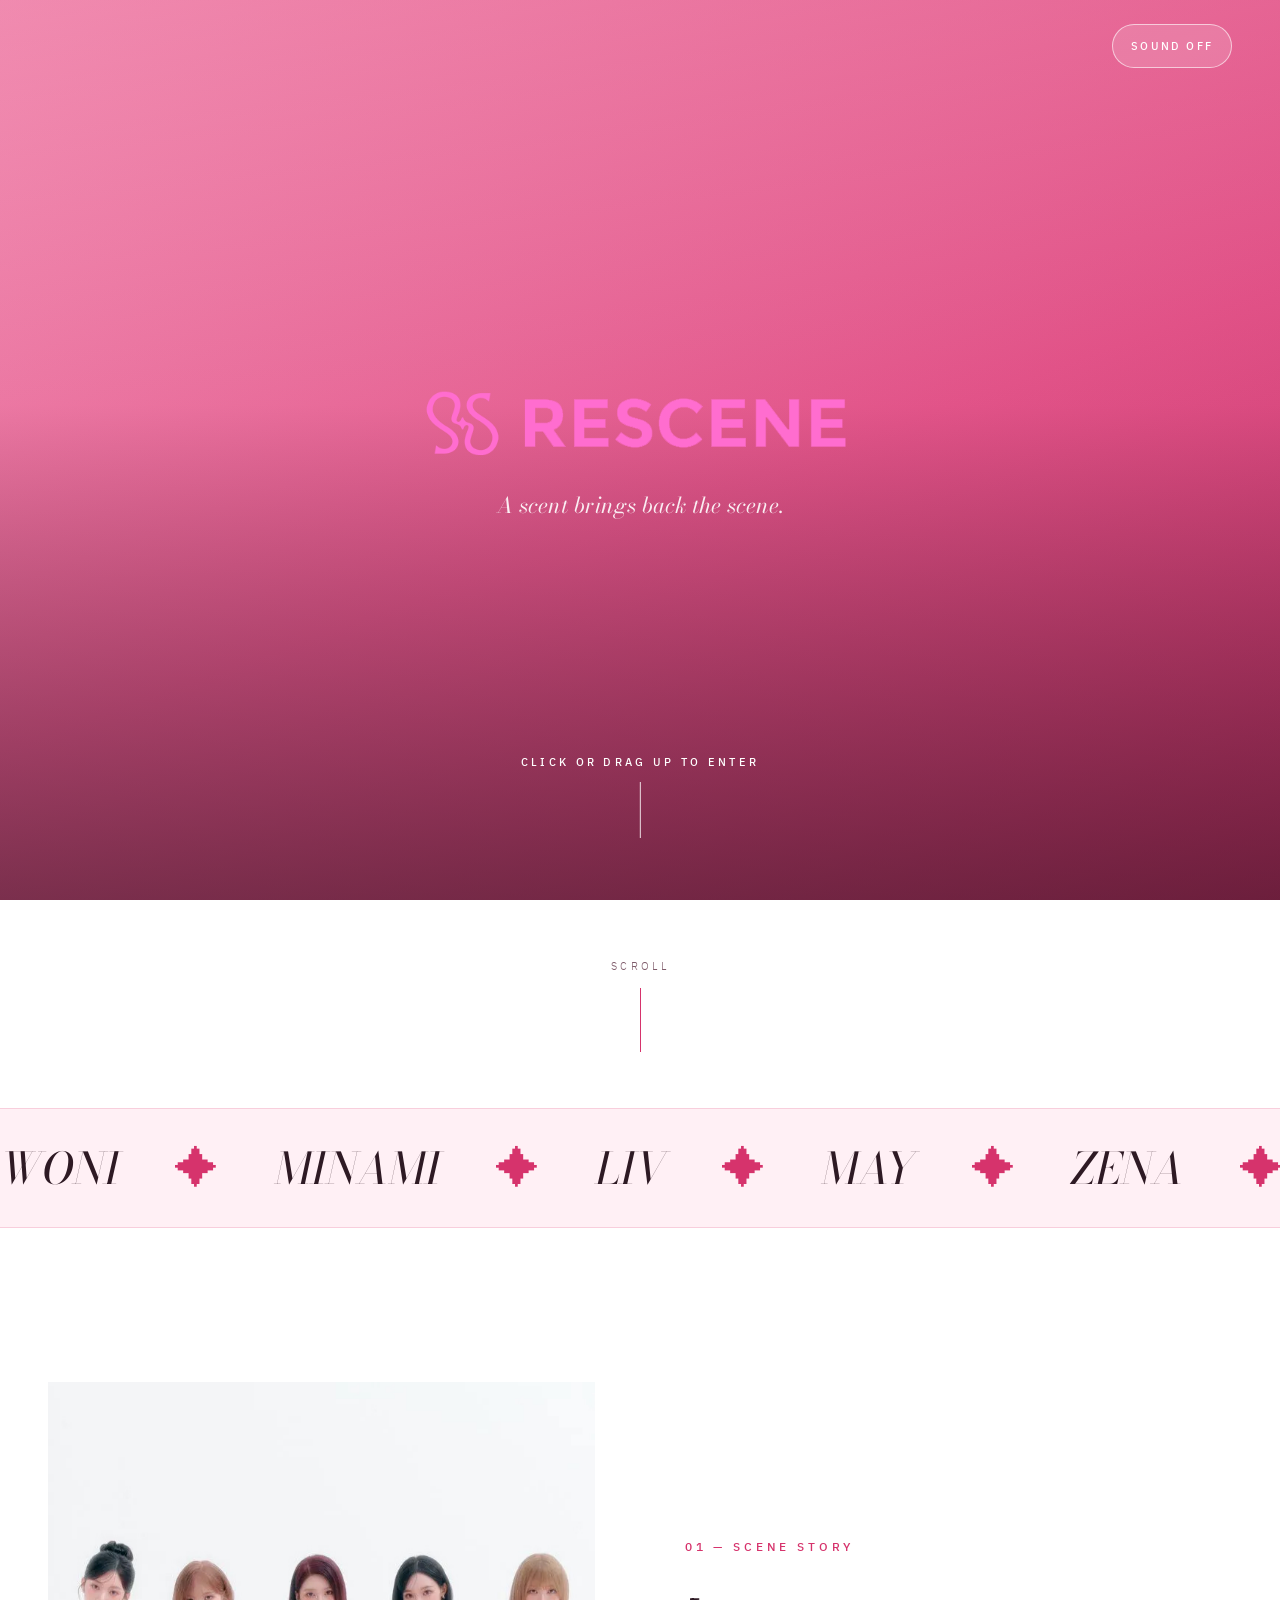
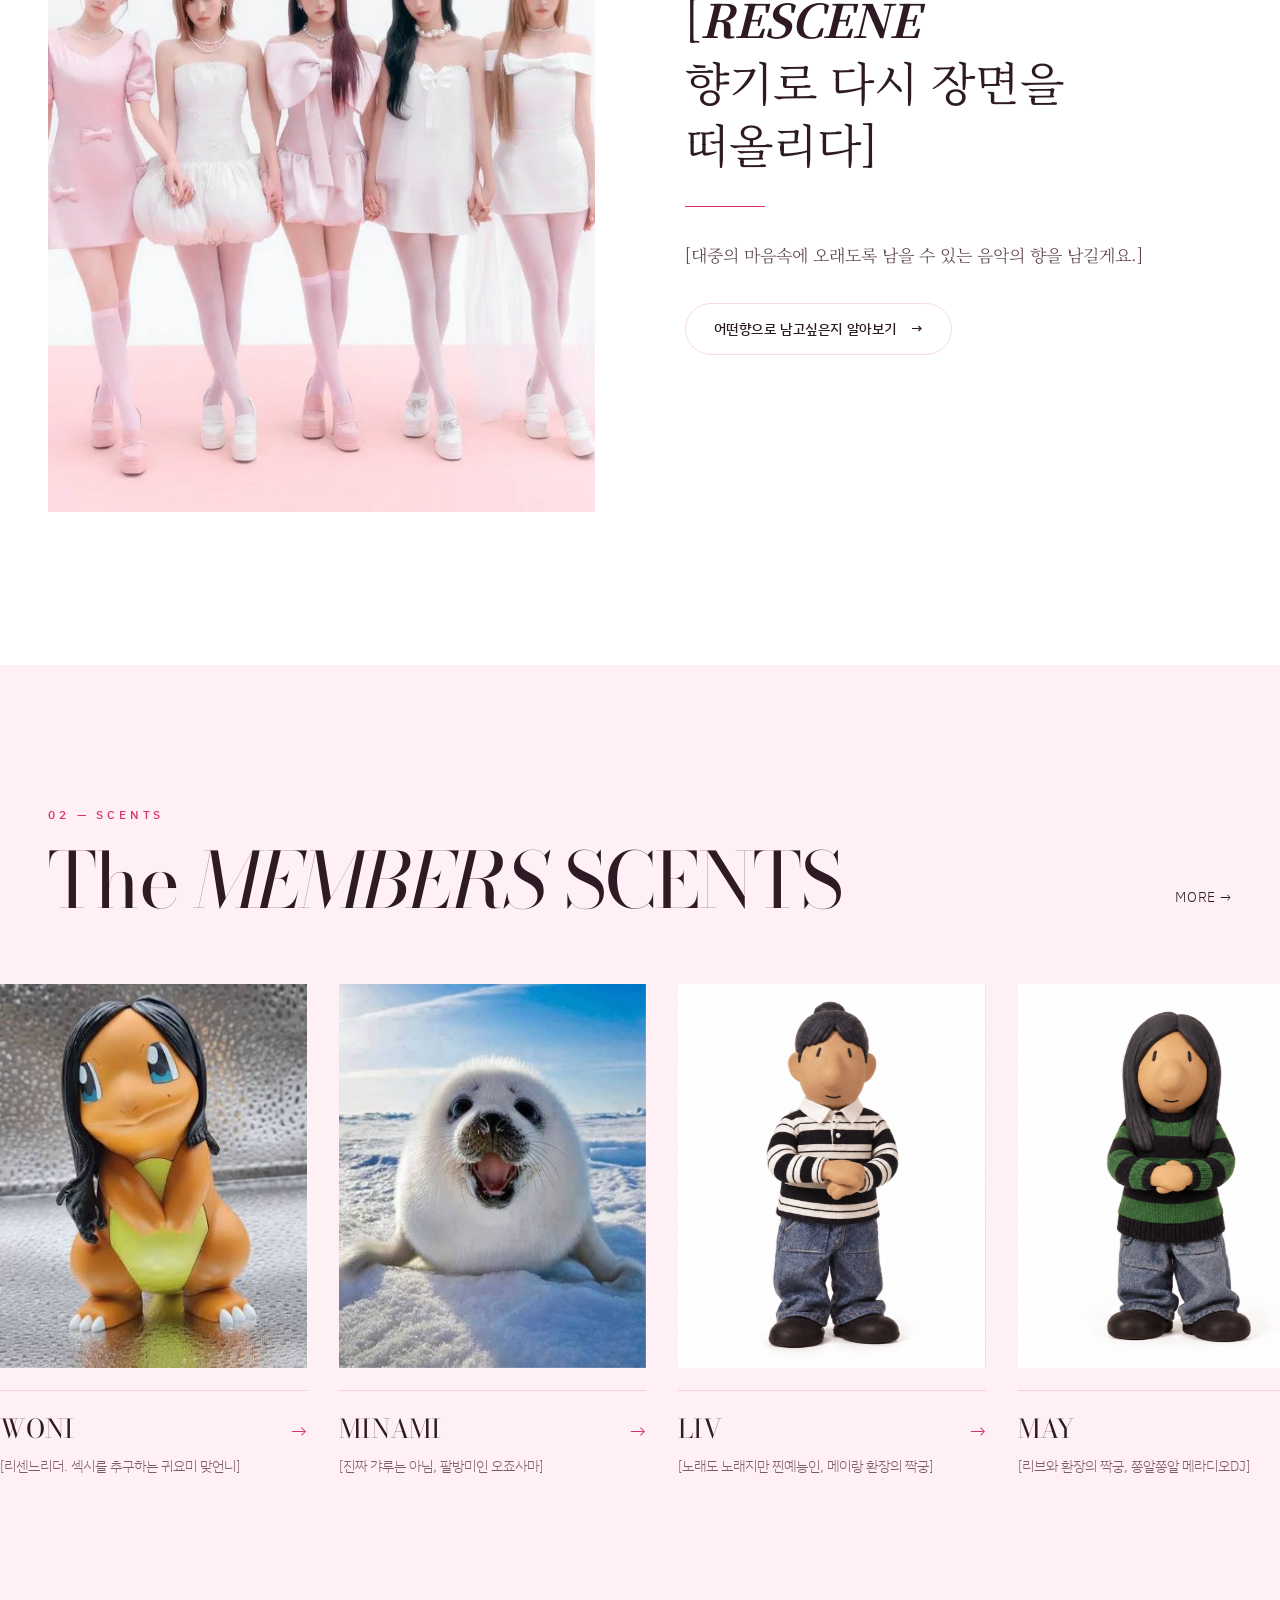
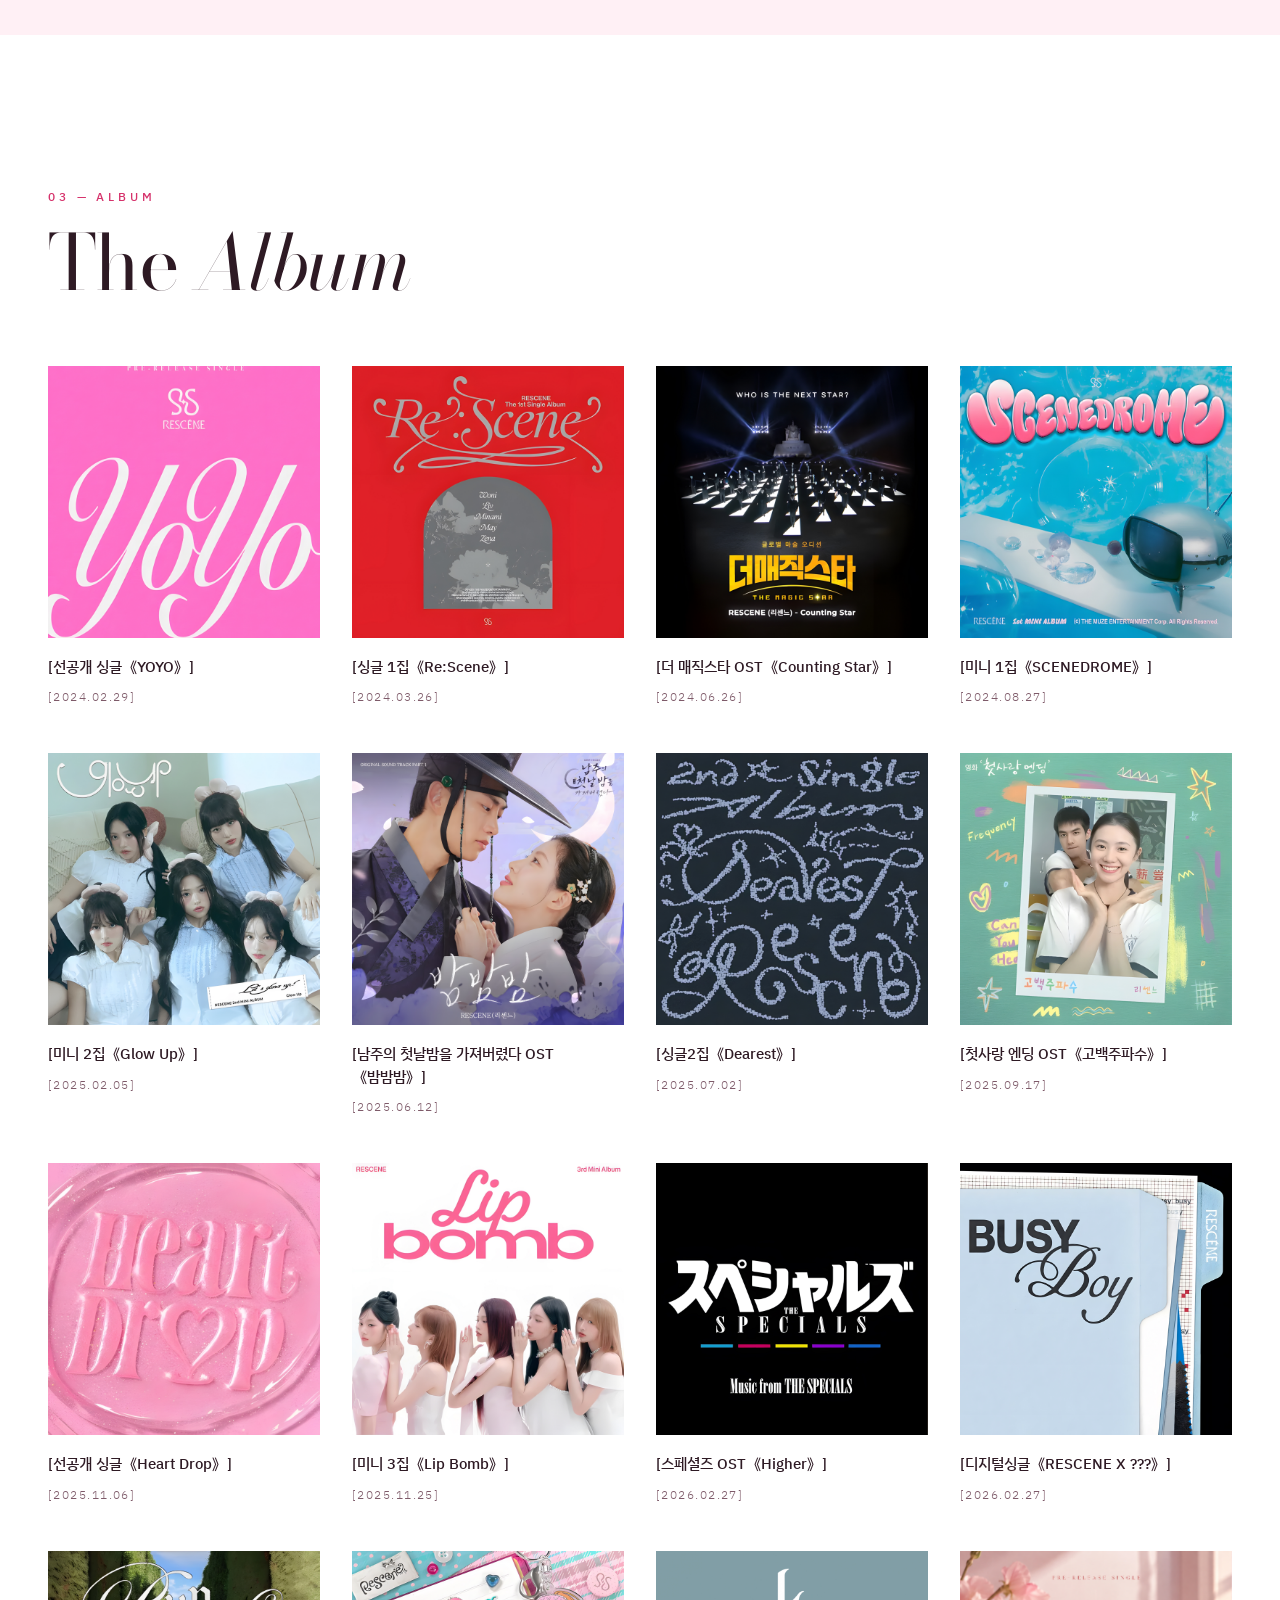
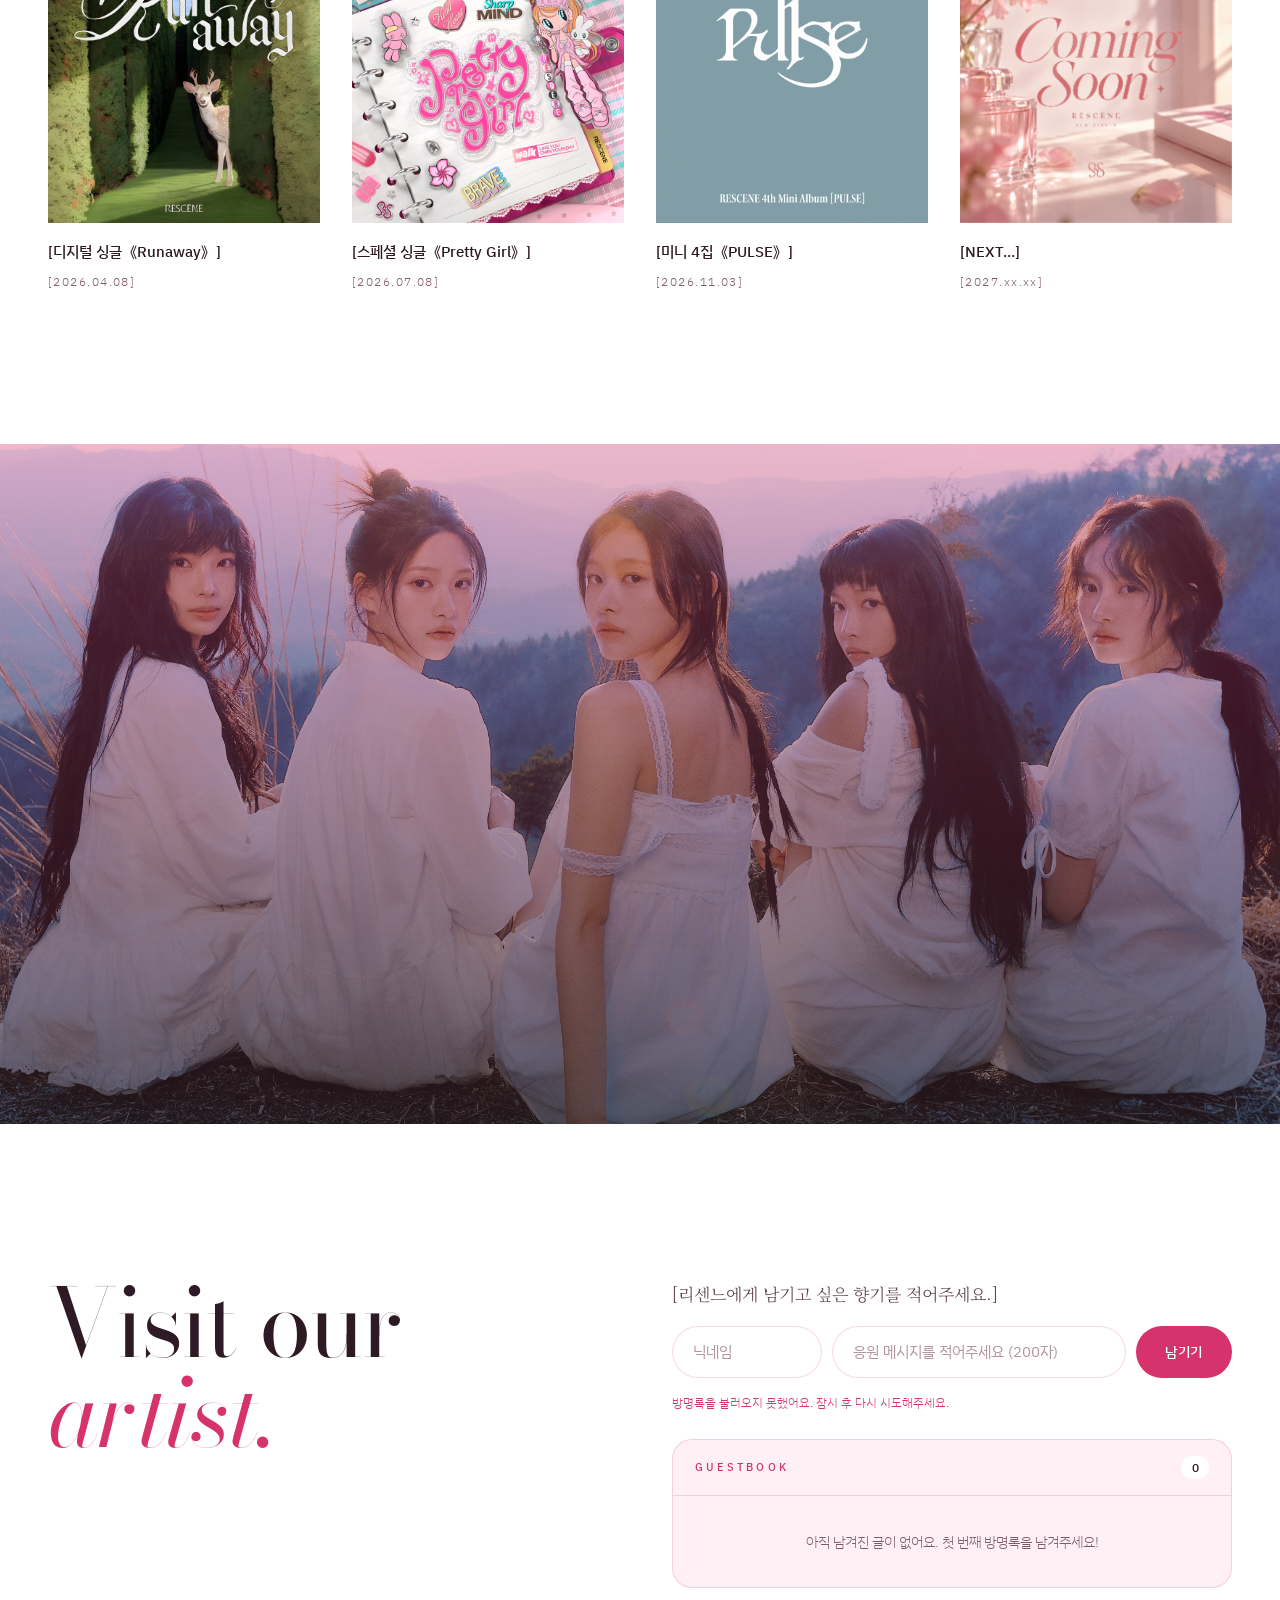
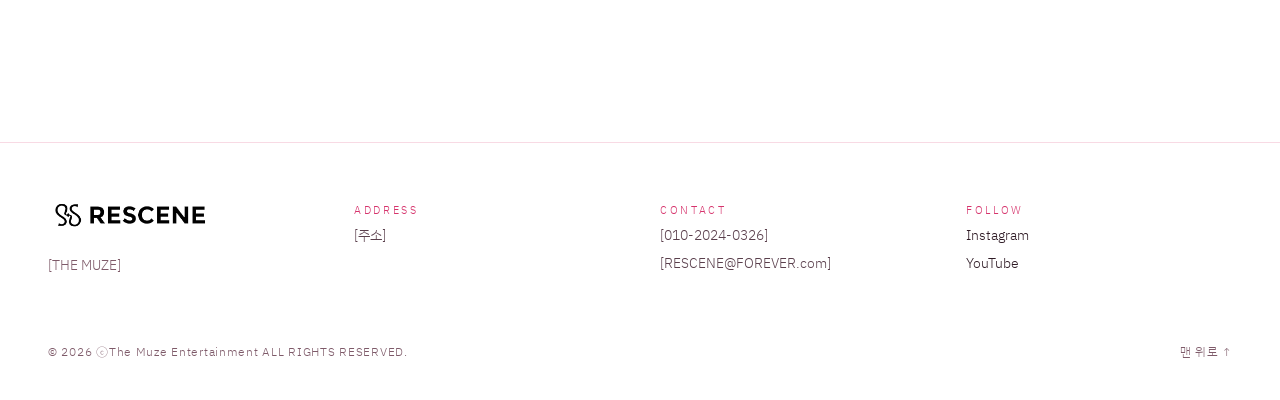
==== commit db481ff1: "Update index.html" ====
--- a/index.html
+++ b/index.html
@@ -135,7 +135,7 @@
         <h2 class="h2-kr kr reveal">[<strong><em>RESCENE</em></strong><br>향기로 다시 장면을 떠올리다]</h2>
         <span class="rule reveal-line"></span>
         <p class="body-kr kr reveal">[대중의 마음속에 오래도록 남을 수 있는 음악의 향을 남길게요.]</p>
-        <a href="about.html" class="btn btn-ghost reveal self-start">더 알아보기 <span aria-hidden="true">→</span></a>
+        <a href="about.html" class="btn btn-ghost reveal self-start"> 어떤향으로 남고싶은지 알아보기 <span aria-hidden="true">→</span></a>
       </div>
     </section>
 
@@ -482,4 +482,4 @@
   <!-- 방명록 -->
   <script src="js/guestbook.js?v=12"></script>
 </body>
-</html>+</html>
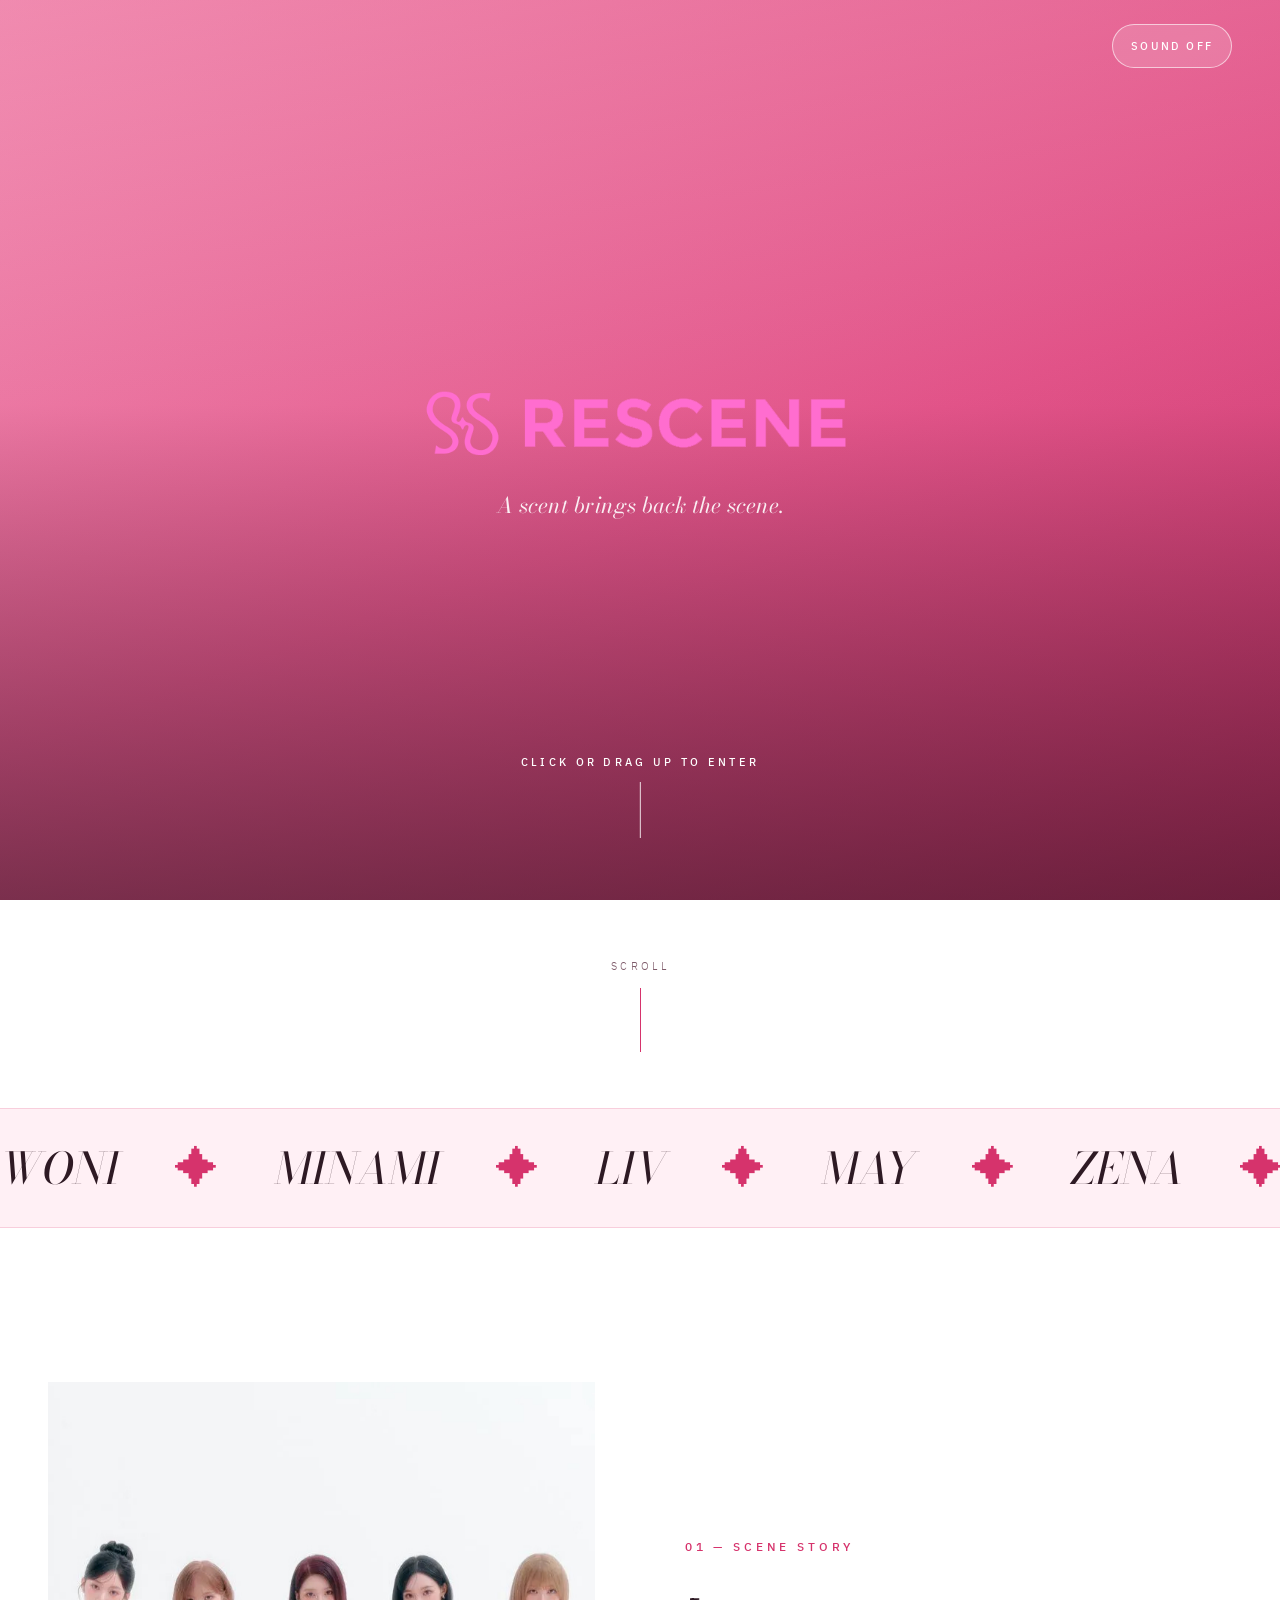
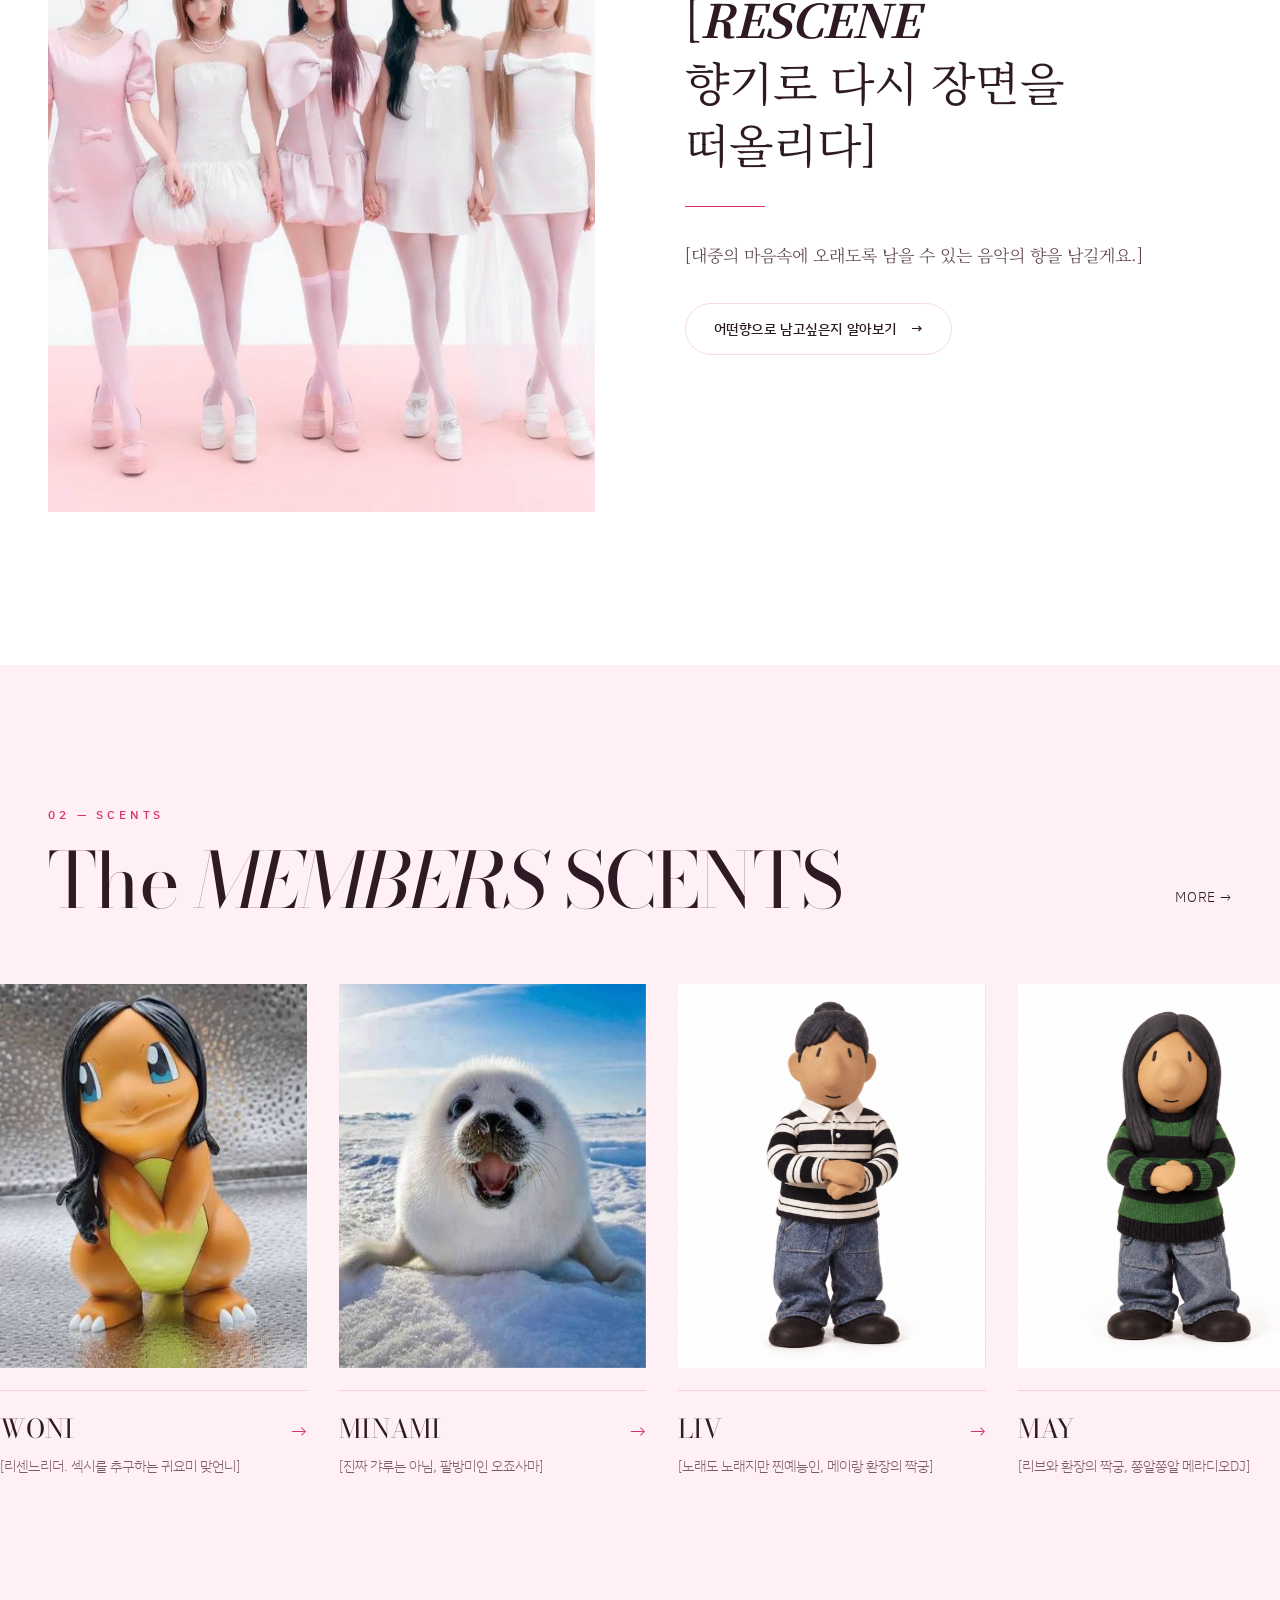
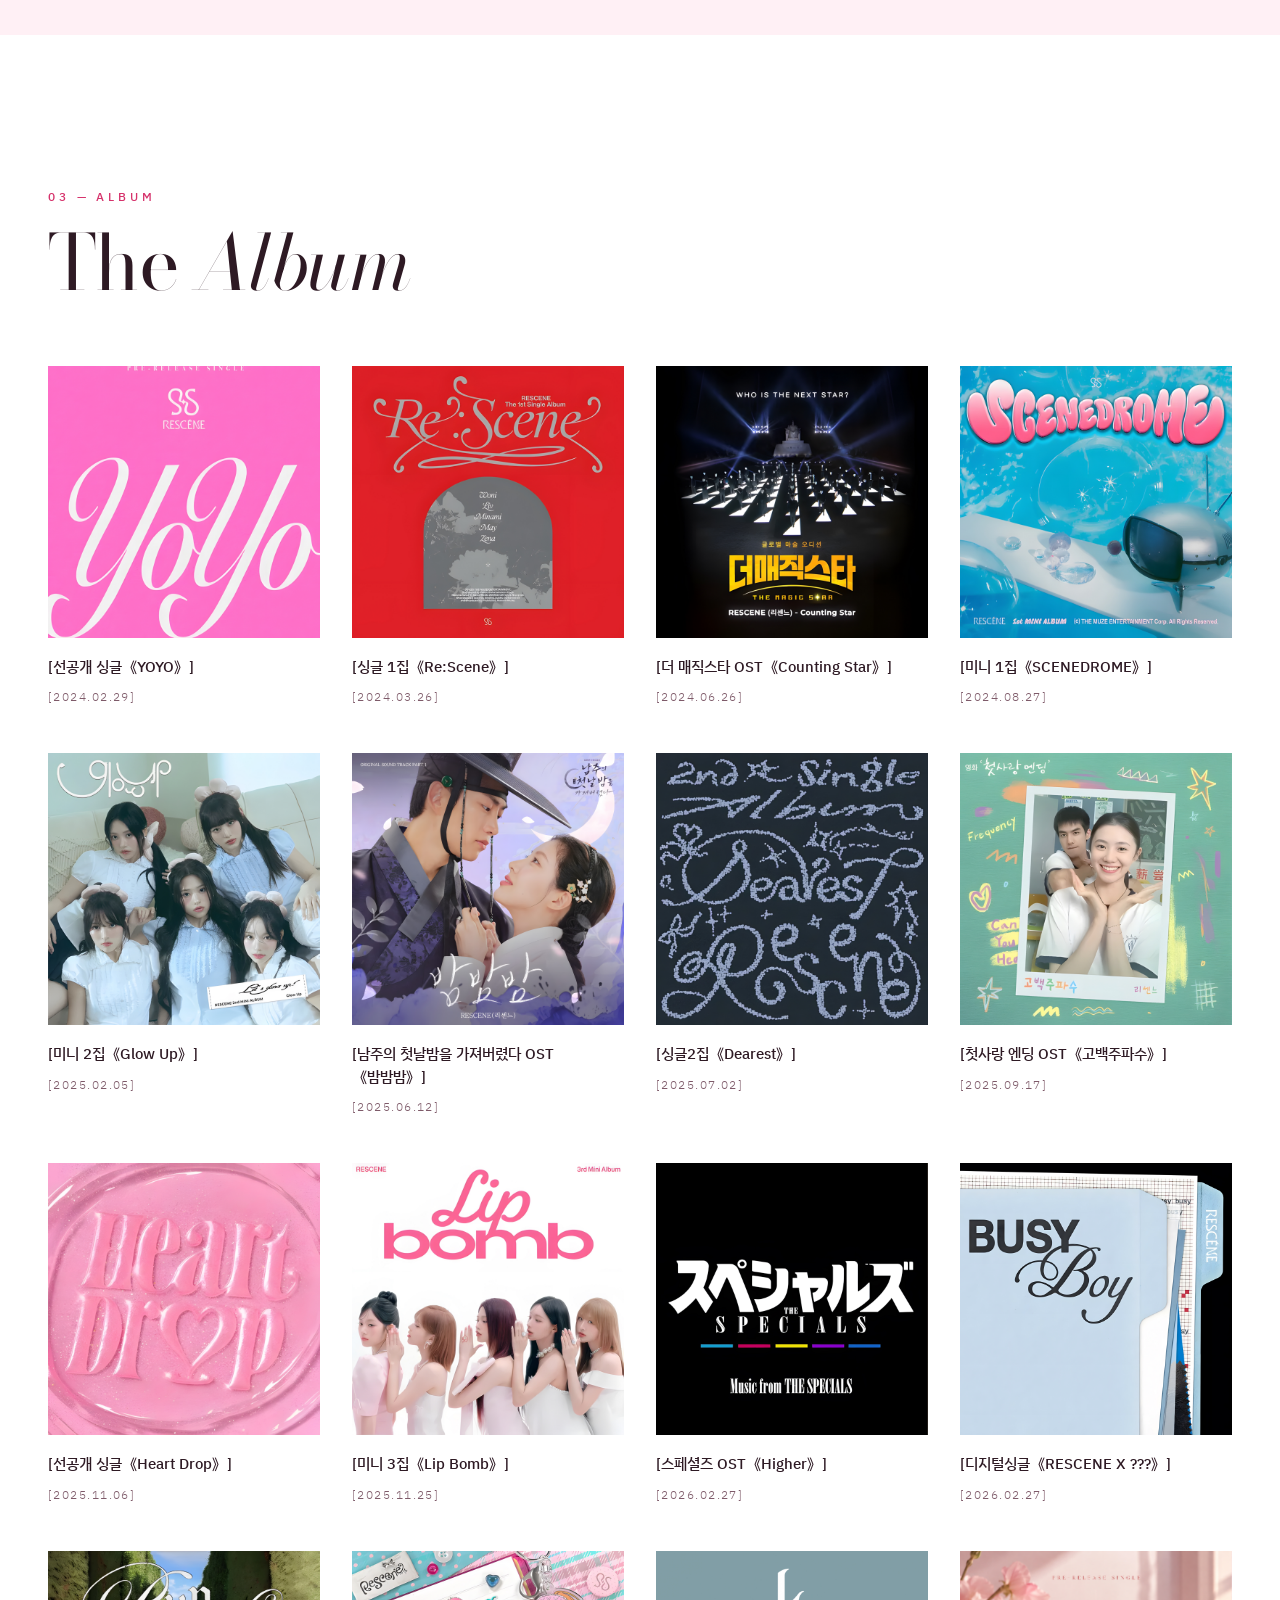
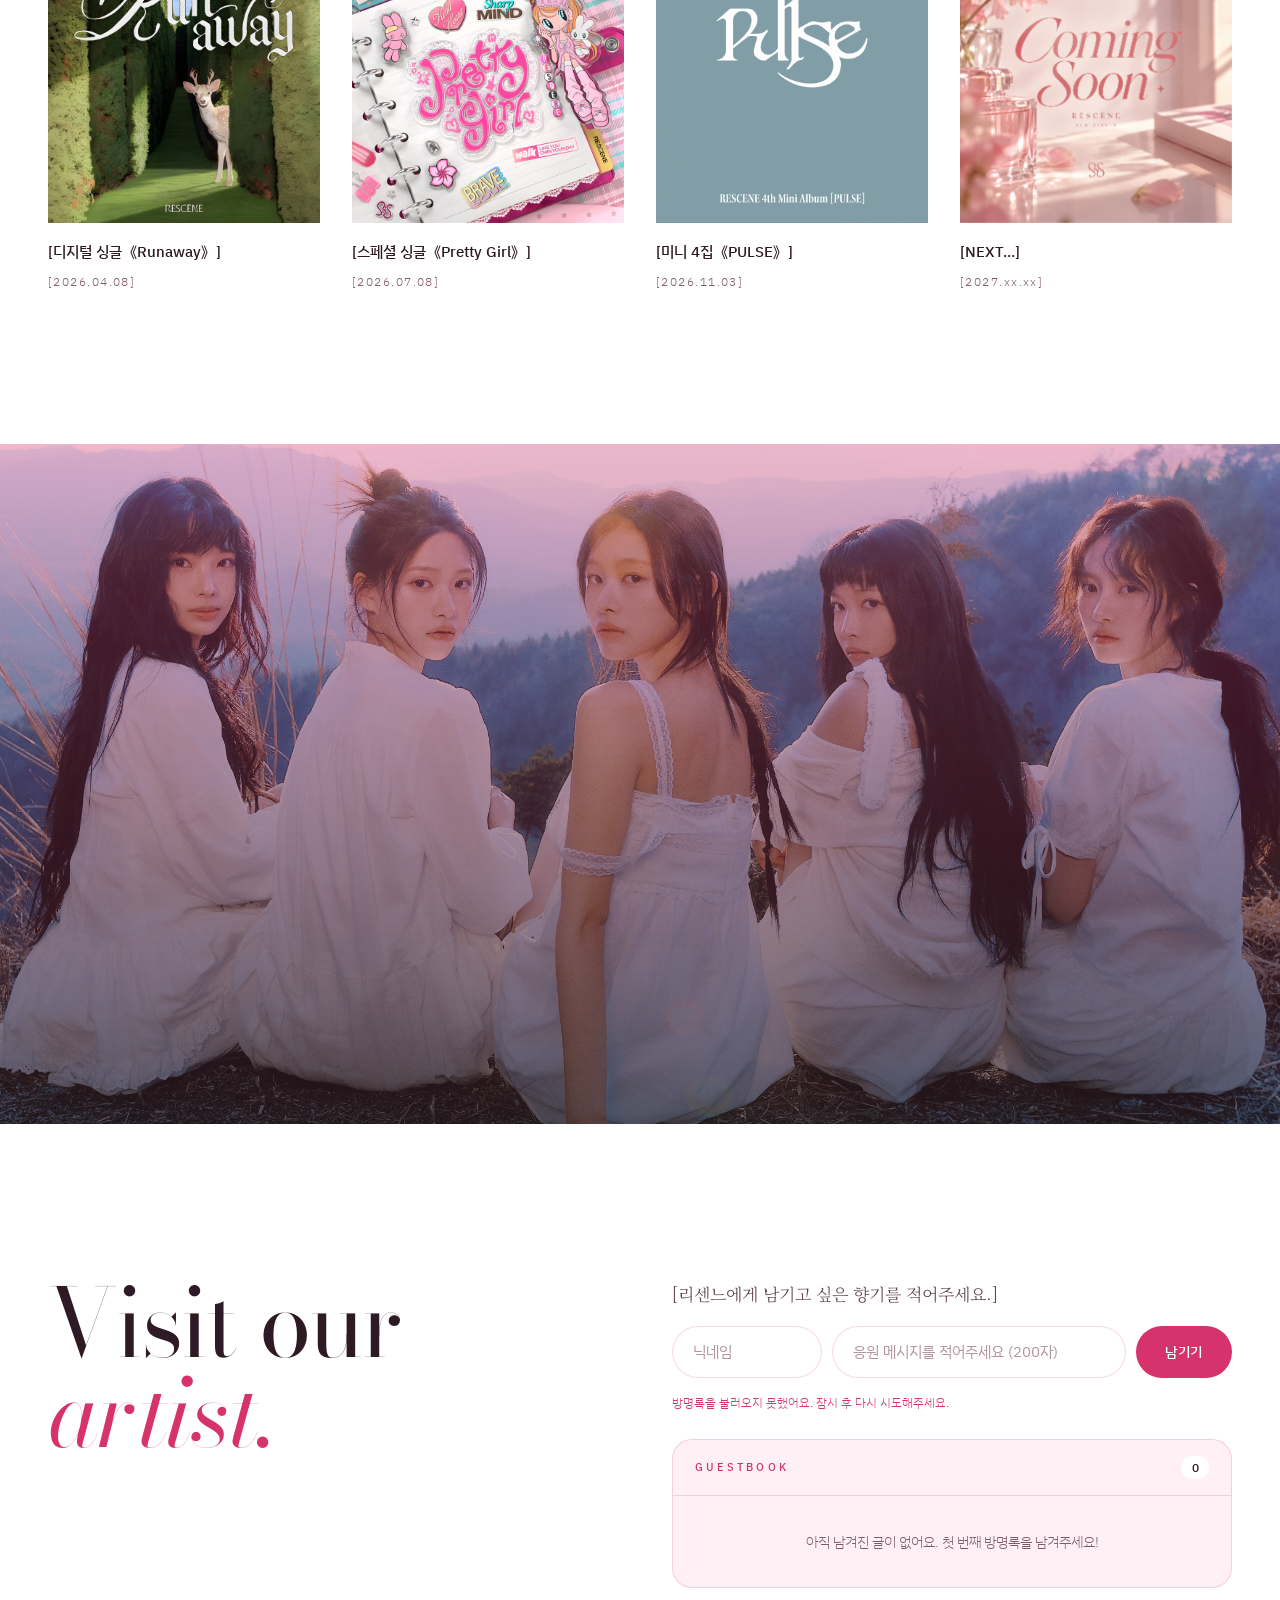
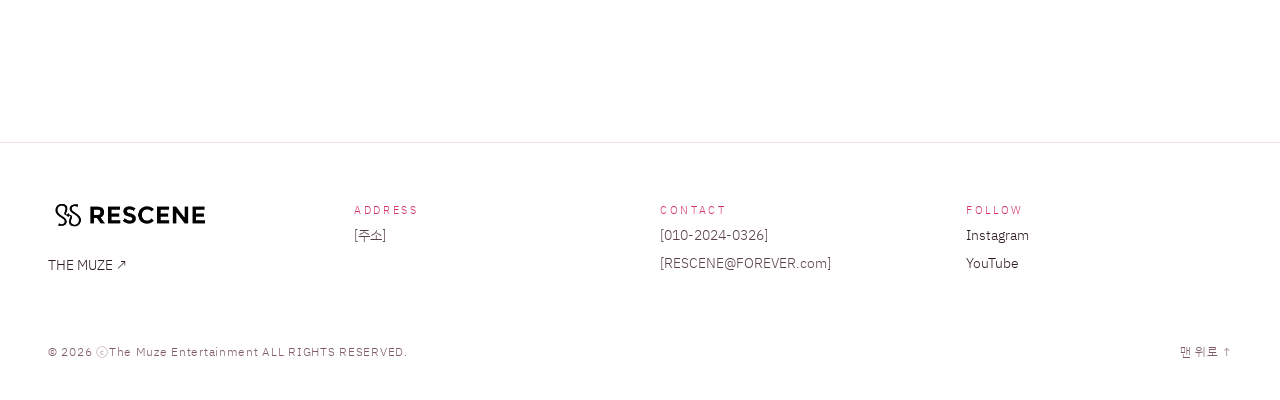
==== commit 212e8fa1: "Update index.html" ====
--- a/index.html
+++ b/index.html
@@ -8,8 +8,8 @@
 
   <link rel="preconnect" href="https://fonts.googleapis.com">
   <link rel="preconnect" href="https://fonts.gstatic.com" crossorigin>
-  <link rel="stylesheet" href="https://fonts.googleapis.com/css2?family=Bodoni+Moda:ital,opsz,wght@0,6..96,400;0,6..96,500;1,6..96,400&family=Noto+Serif+KR:wght@300;400;500&family=IBM+Plex+Sans+KR:wght@300;400;500&display=swap">
-  <link rel="stylesheet" href="css/style.css?v=12">
+  <link rel="stylesheet" href="https://fonts.googleapis.com/css2?family=Bodoni+Moda:ital,opsz,wght@0,6..96,400;0,6..96,500;0,6..96,700;1,6..96,400;1,6..96,700&family=Noto+Serif+KR:wght@300;400;500;700&family=IBM+Plex+Sans+KR:wght@300;400;500;700&display=swap">
+  <link rel="stylesheet" href="css/style.css?v=14">
   <!-- 대문: 사이트에 처음 들어올 때 + 새로고침할 때마다 표시
        (멤버·소개 페이지에서 메인으로 돌아올 때는 건너뜀) -->
   <script>
@@ -452,7 +452,7 @@
             <img class="logo-img" src="images/logo.png" alt="RESCENE">
             <span class="logo-text en">RESCENE</span>
           </span>
-          <span class="muted">[THE MUZE]</span>
+          <a class="footer-brand" href="https://themuze.kr/" target="_blank" rel="noopener">THE MUZE ↗</a>
         </div>
         <div class="footer-col">
           <span class="footer-label">ADDRESS</span>
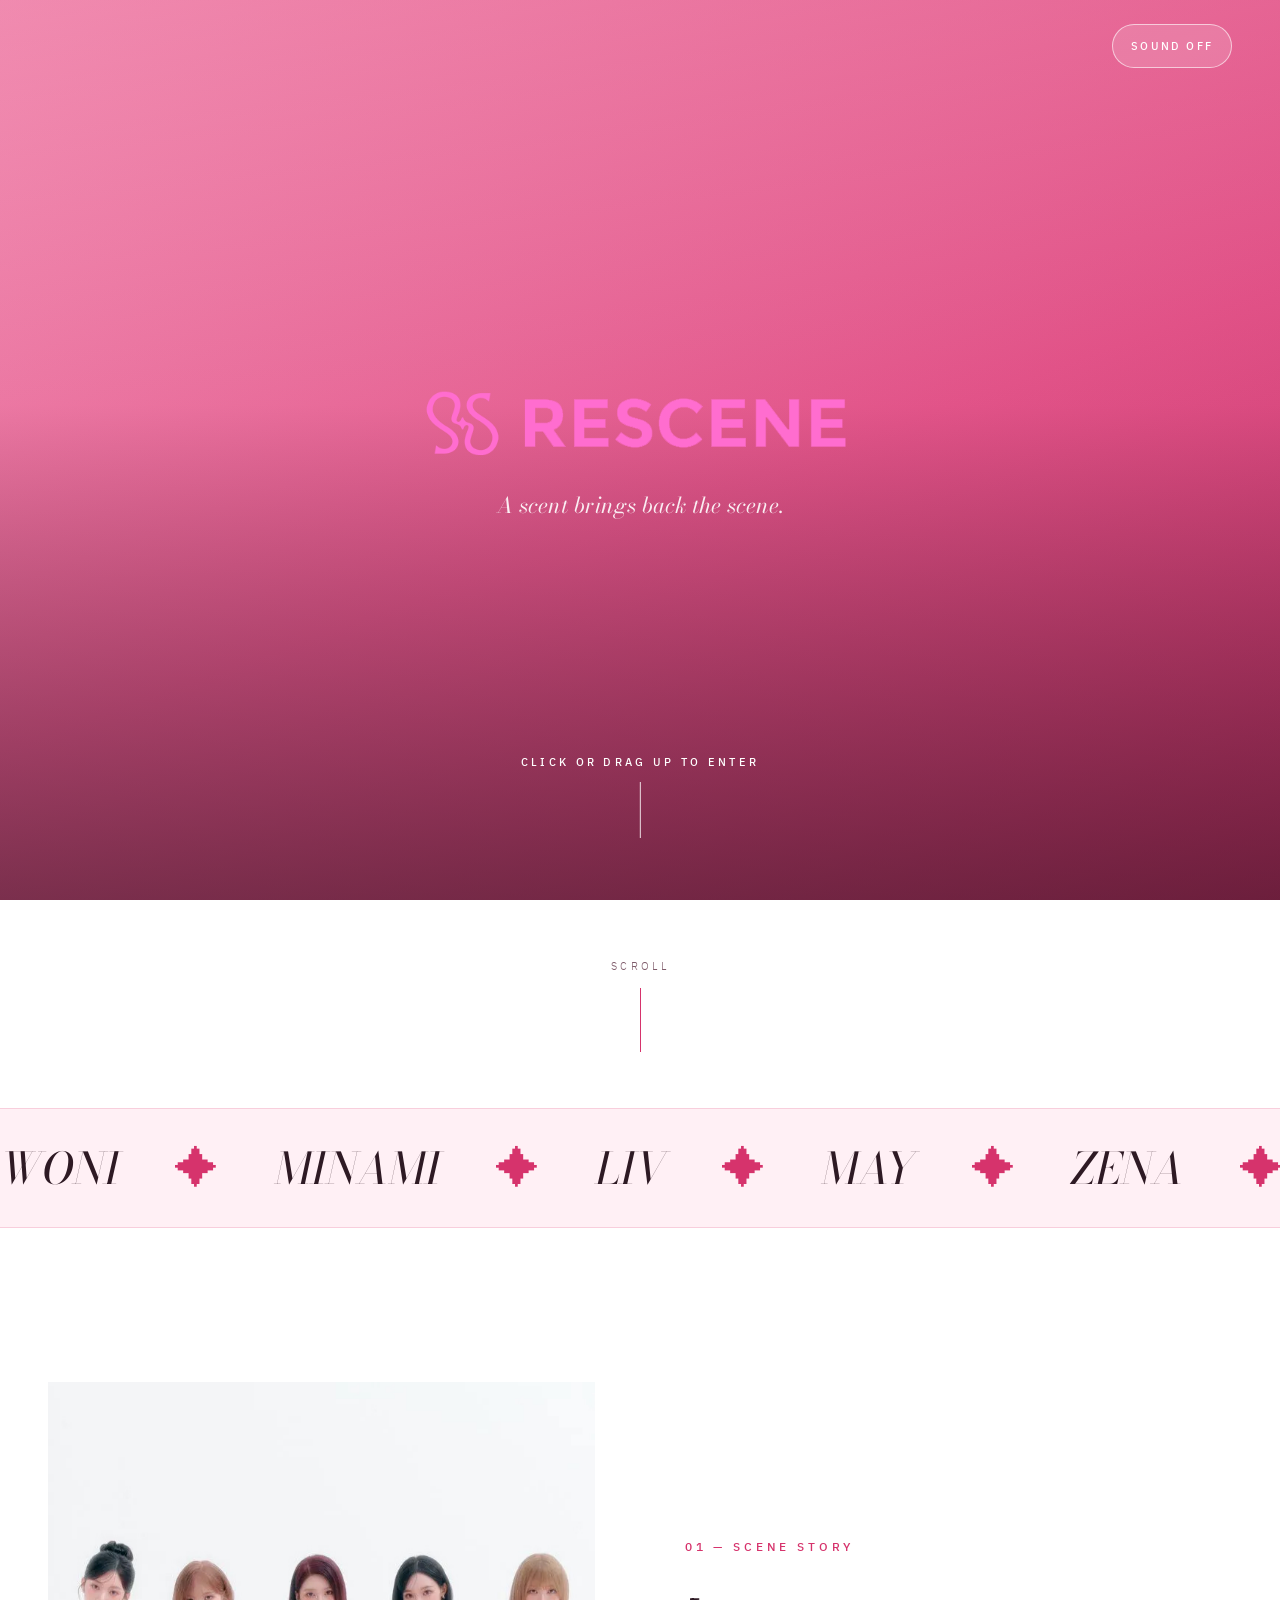
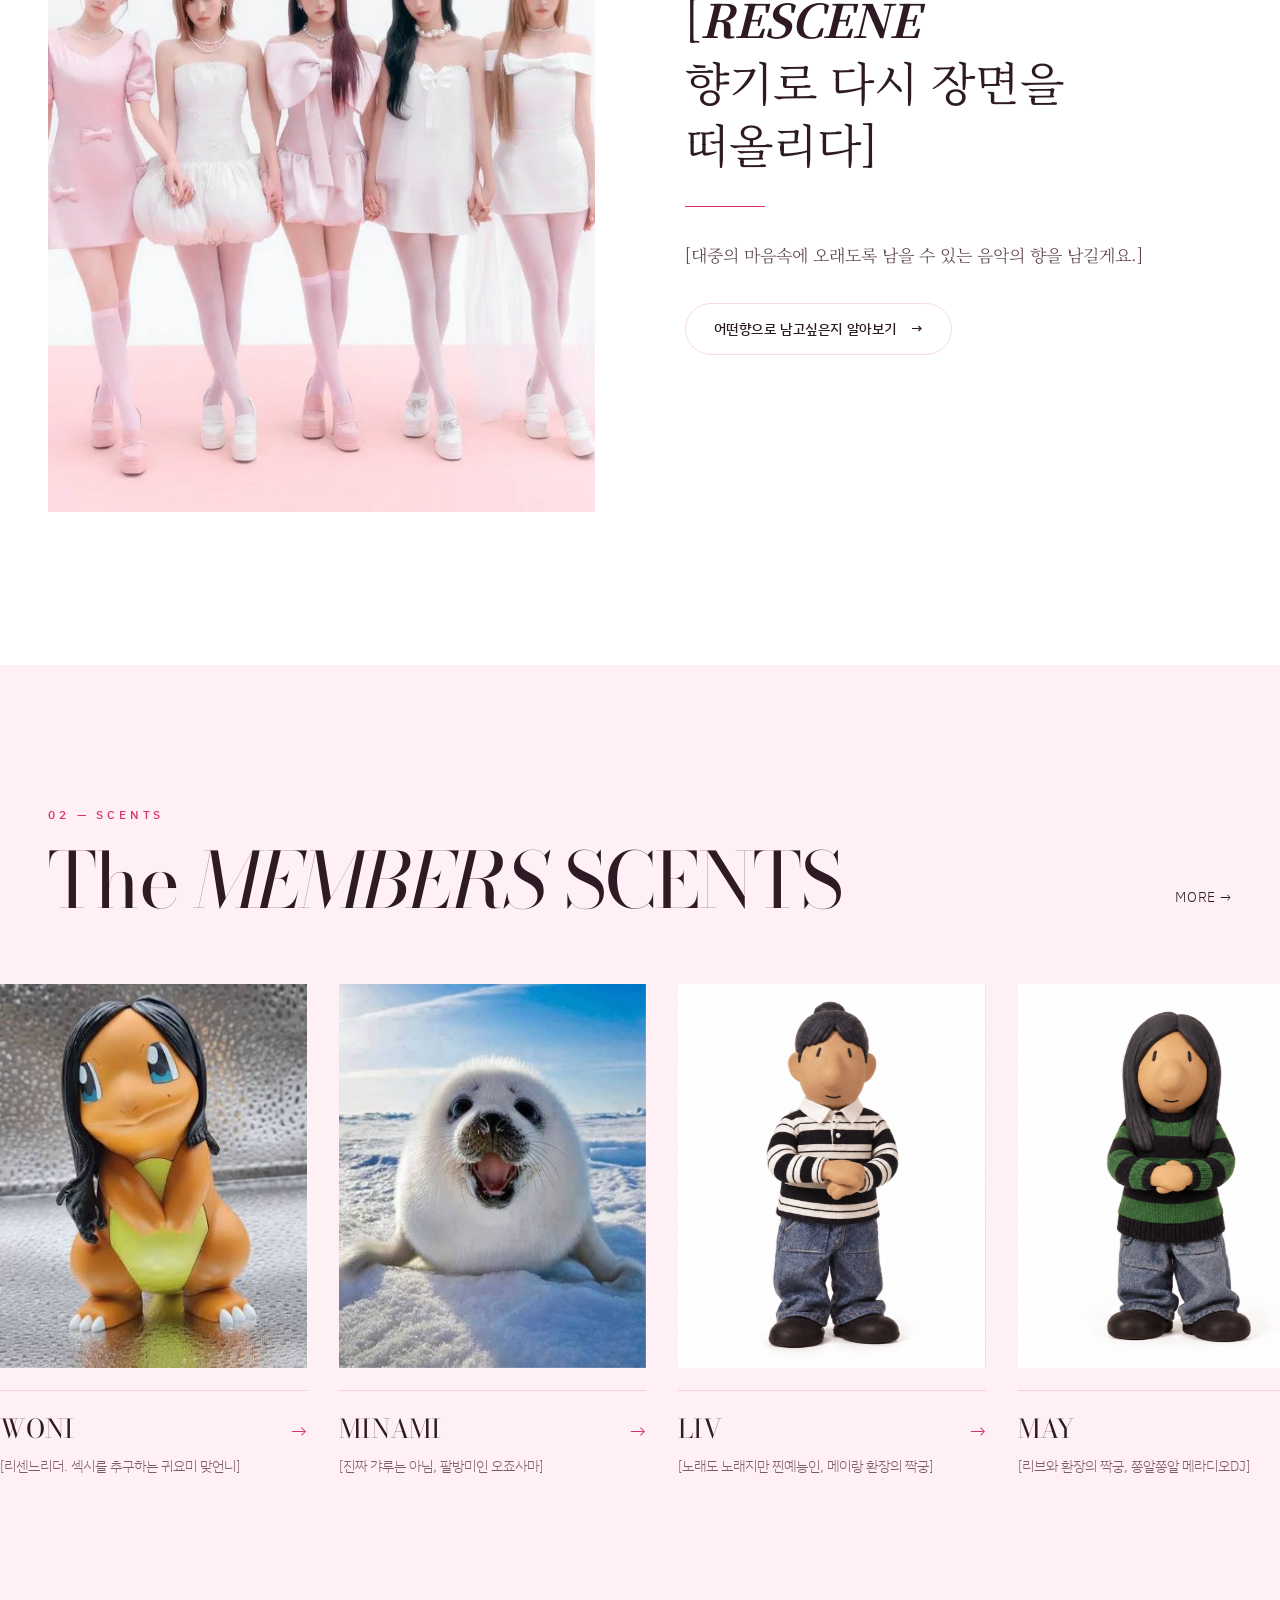
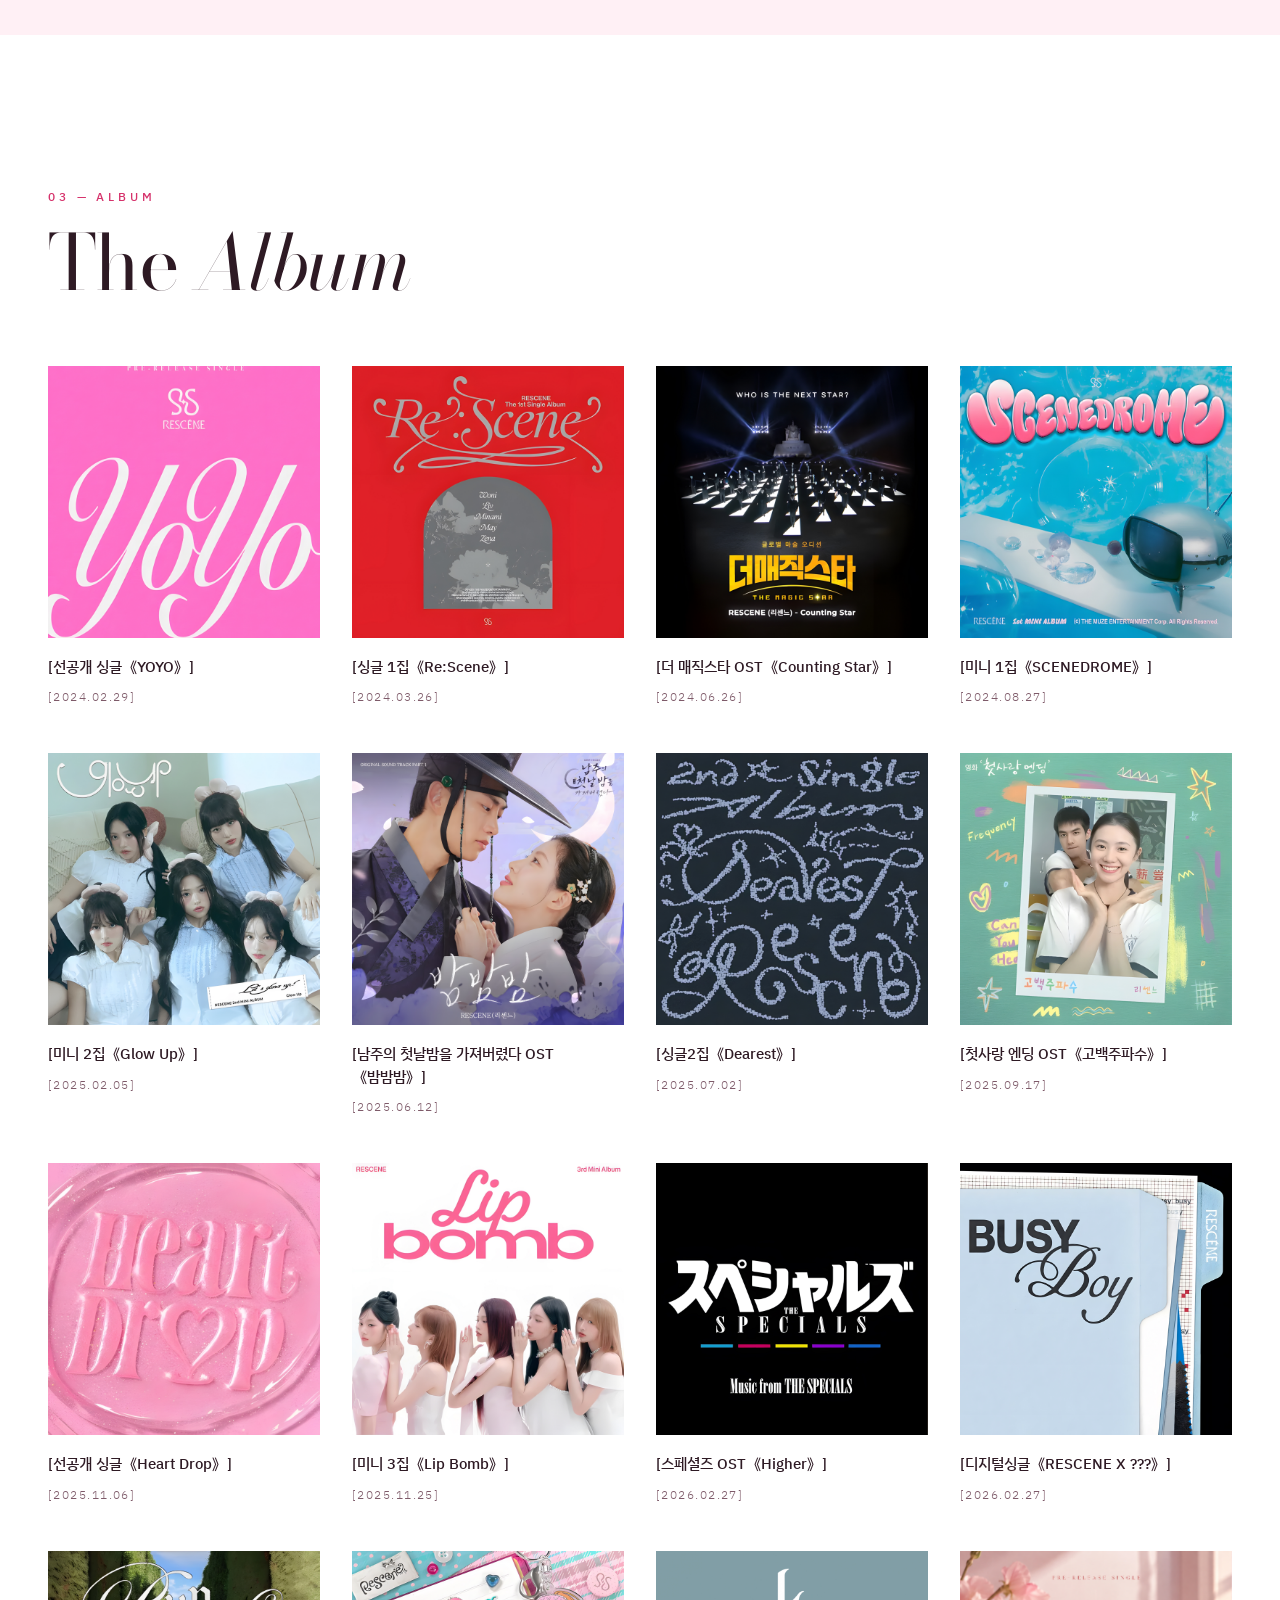
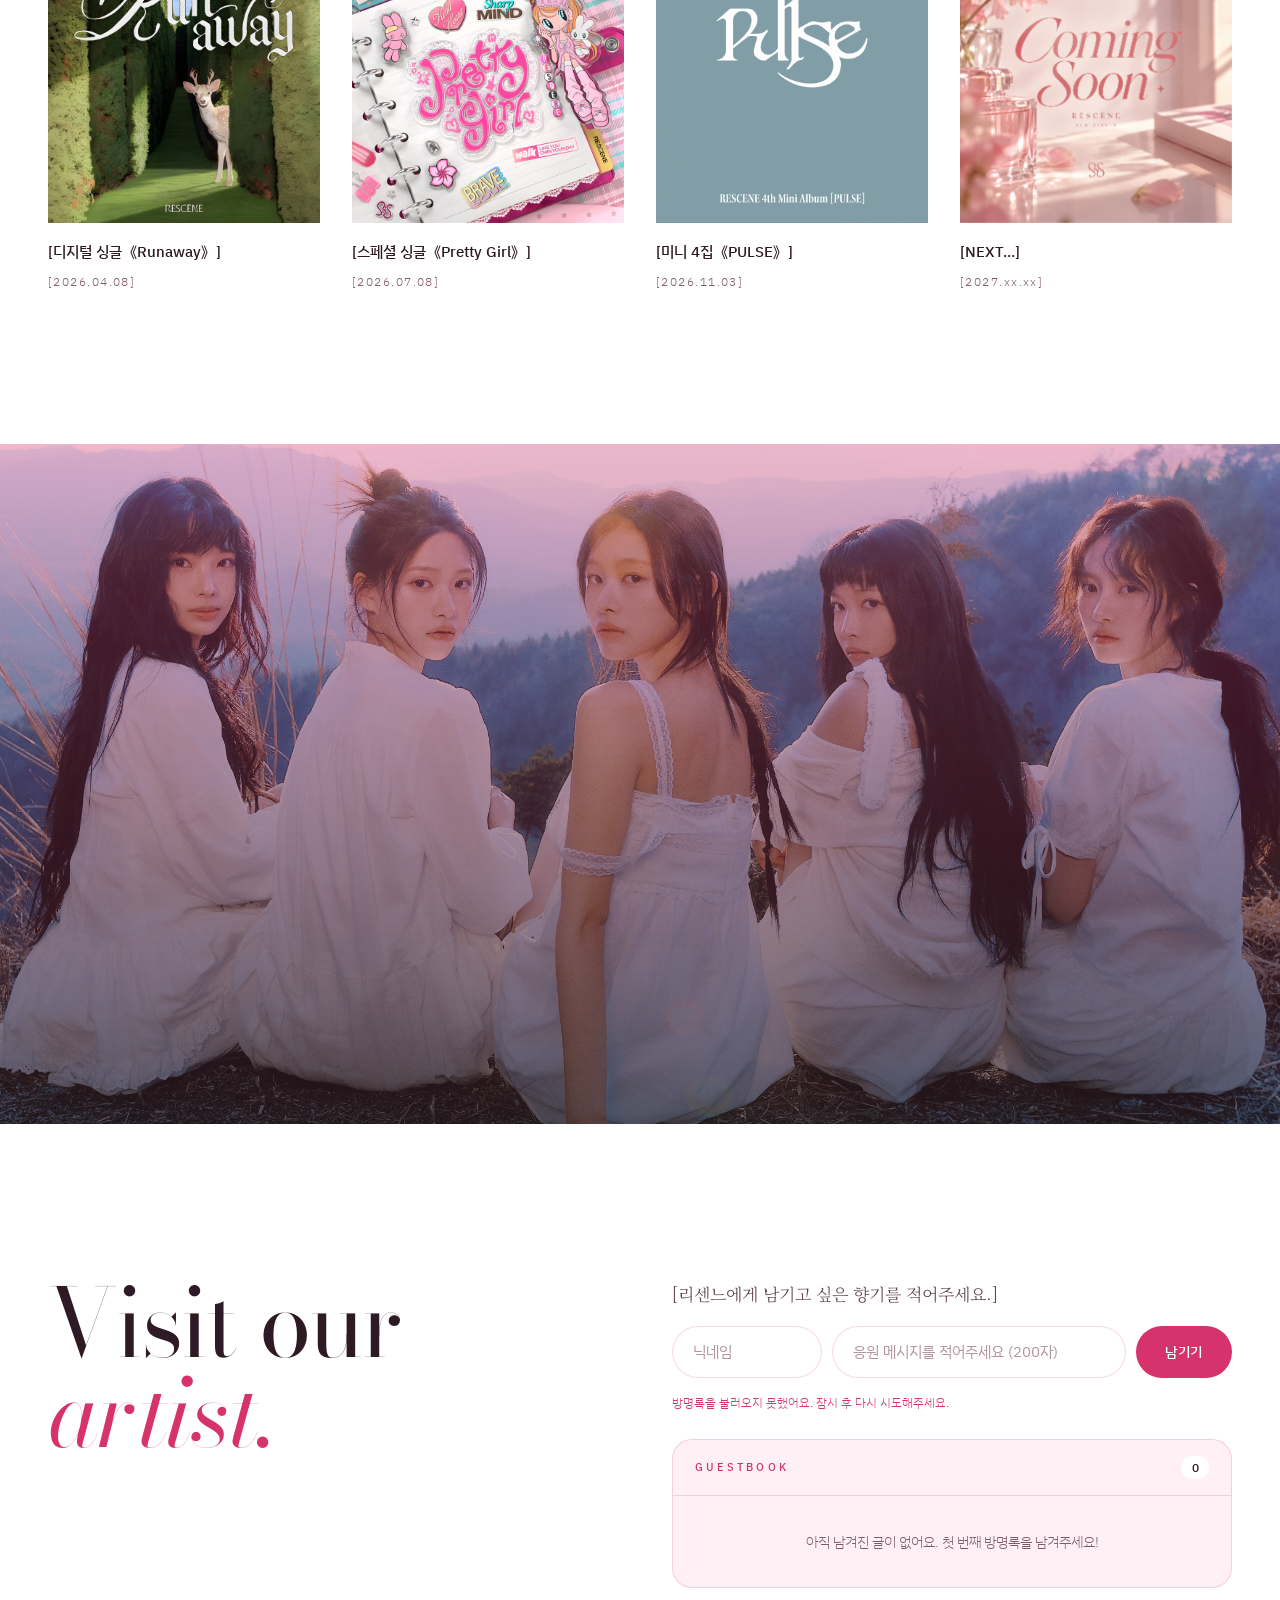
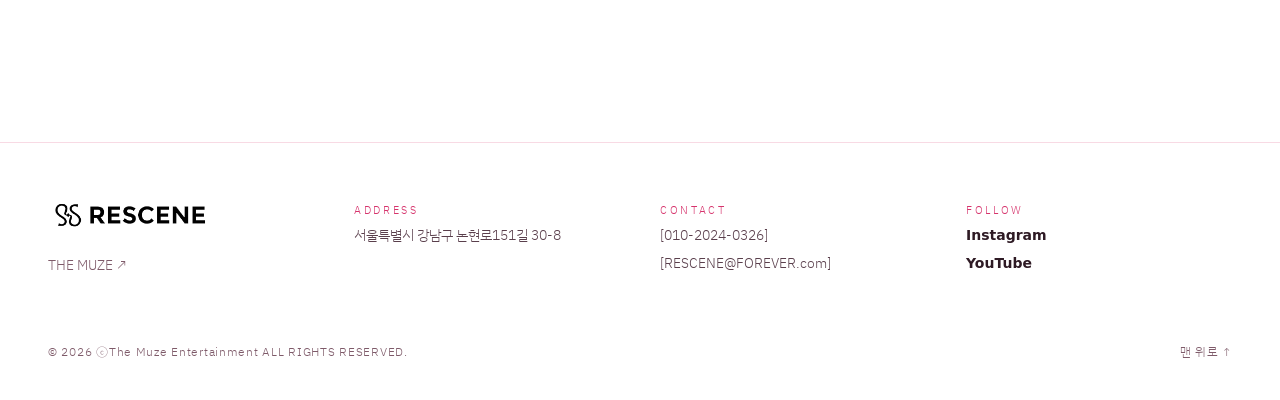
==== commit 8bb39fe7: "Update index.html" ====
--- a/index.html
+++ b/index.html
@@ -456,7 +456,7 @@
         </div>
         <div class="footer-col">
           <span class="footer-label">ADDRESS</span>
-          <span>[주소]</span>
+          <span>서울특별시 강남구 논현로151길 30-8</span>
         </div>
         <div class="footer-col">
           <span class="footer-label">CONTACT</span>
--- a/css/style.css
+++ b/css/style.css
@@ -631,3 +631,8 @@
 .gb-time { font-size: 11px; color: var(--muted); letter-spacing: .04em; }
 .gb-text { margin: 4px 0 0; font-size: 15px; line-height: 1.7; color: var(--ink-soft); white-space: pre-wrap; overflow-wrap: anywhere; }
 .gb-empty { padding: 32px 0; text-align: center; font-size: 14px; color: var(--muted); }
+
+/* ---------- 하단: SNS 링크 굵게, THE MUZE 링크 ---------- */
+.footer-col a, .footer-sns a { font-weight: 700; }
+.footer-brand { display: inline-flex; align-items: center; gap: 6px; color: var(--muted); }
+.footer-brand:hover { color: var(--accent); }
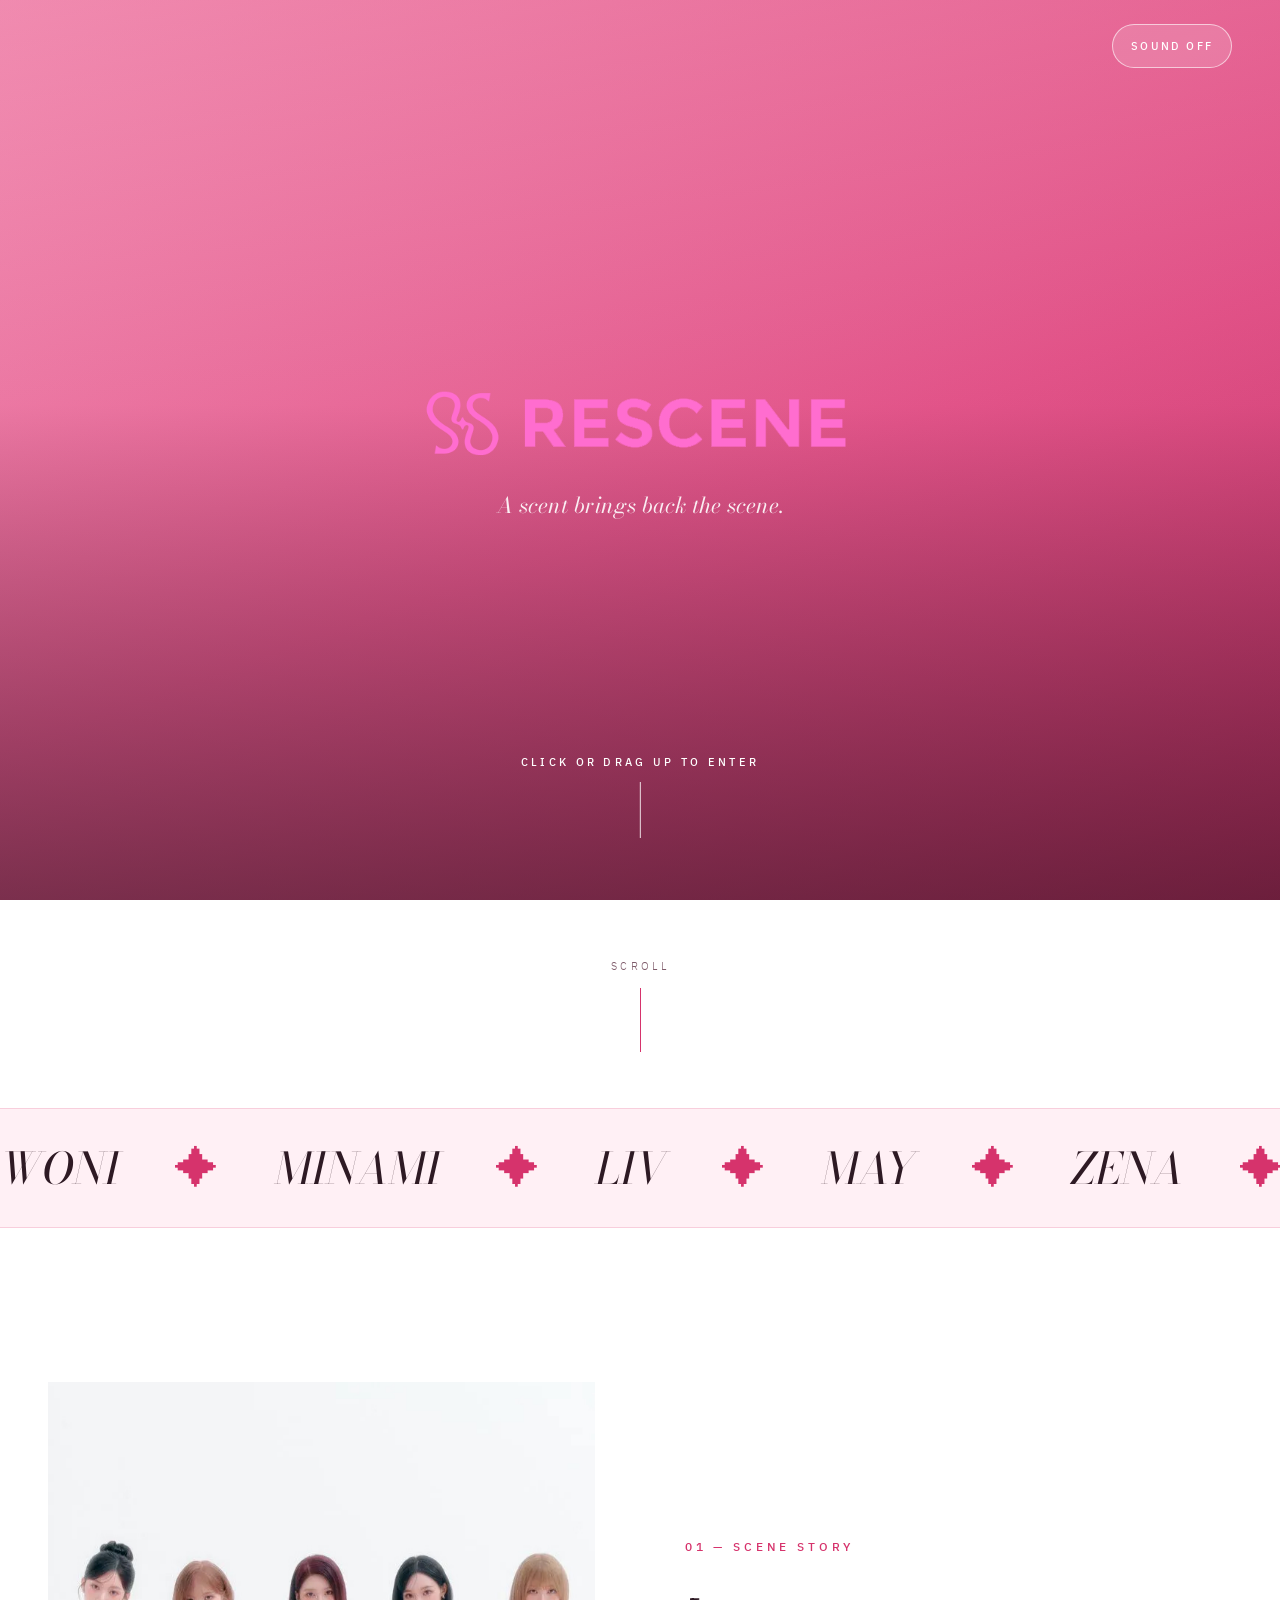
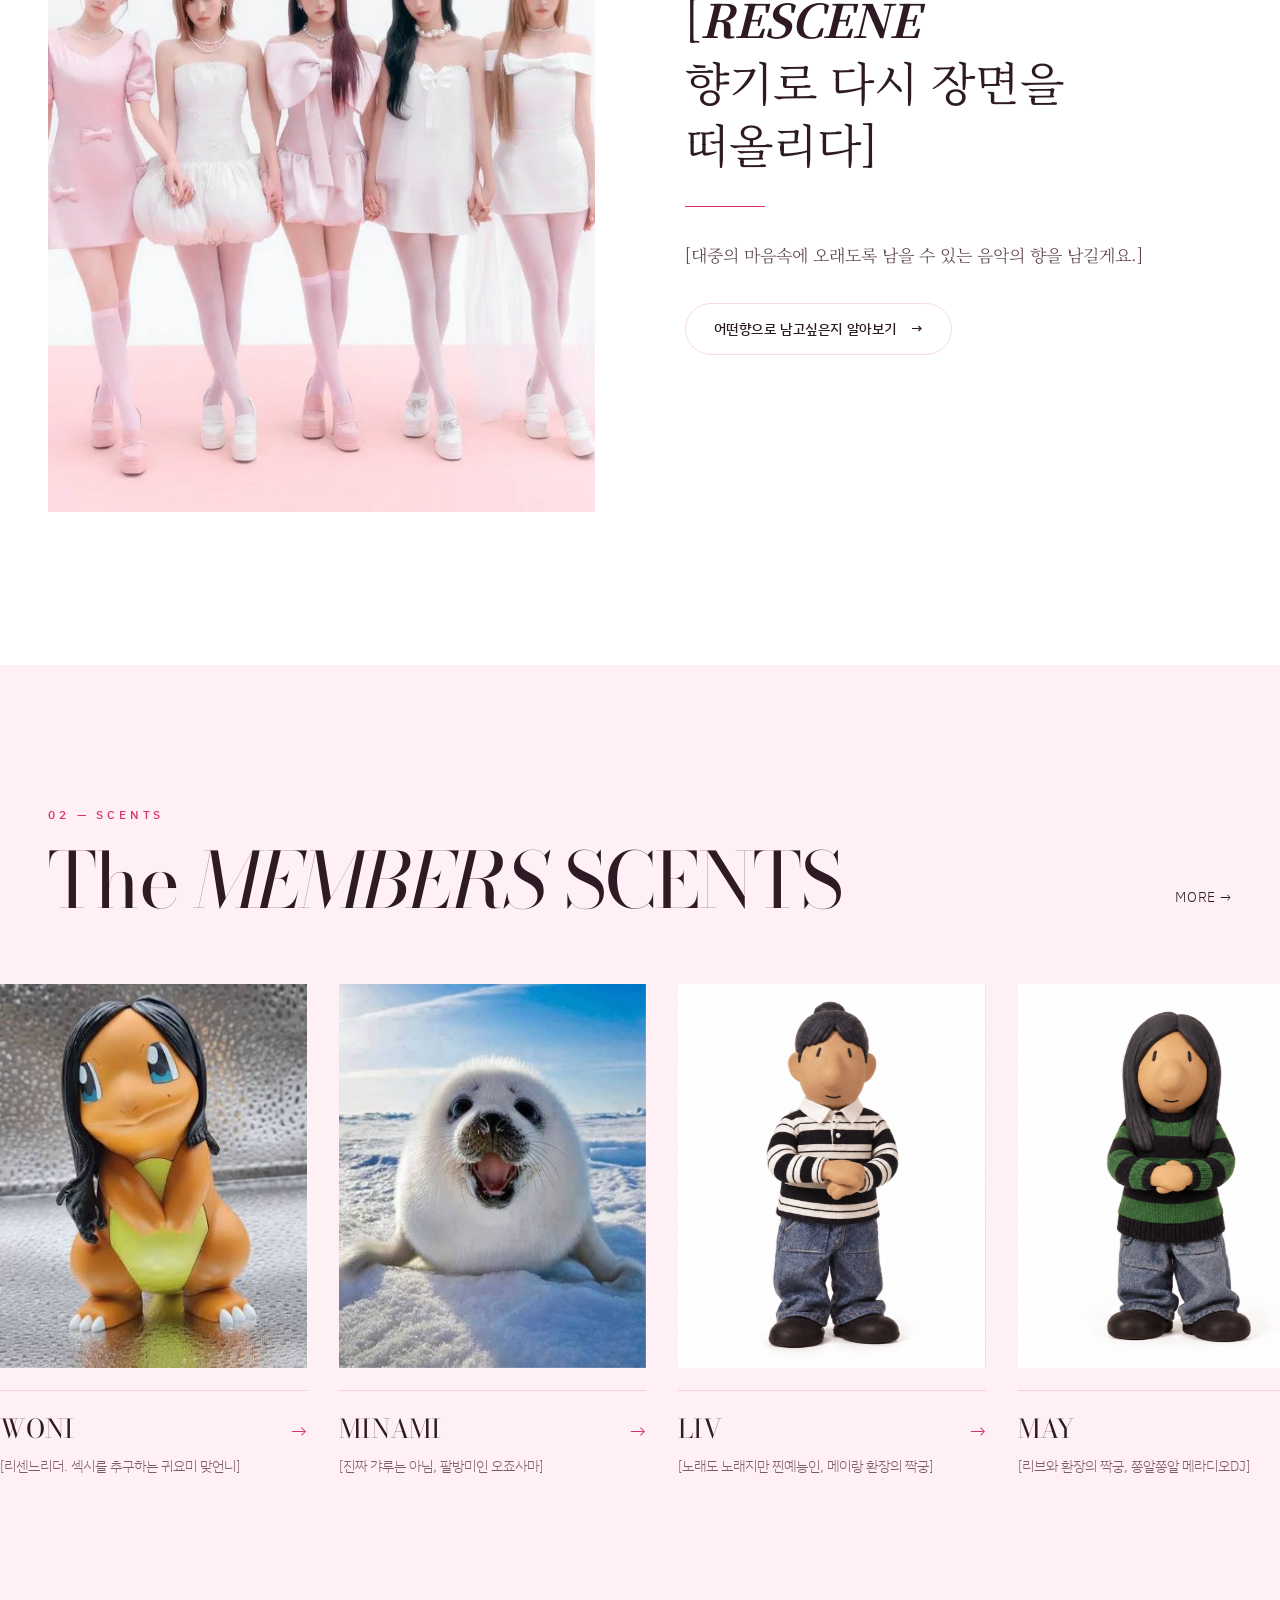
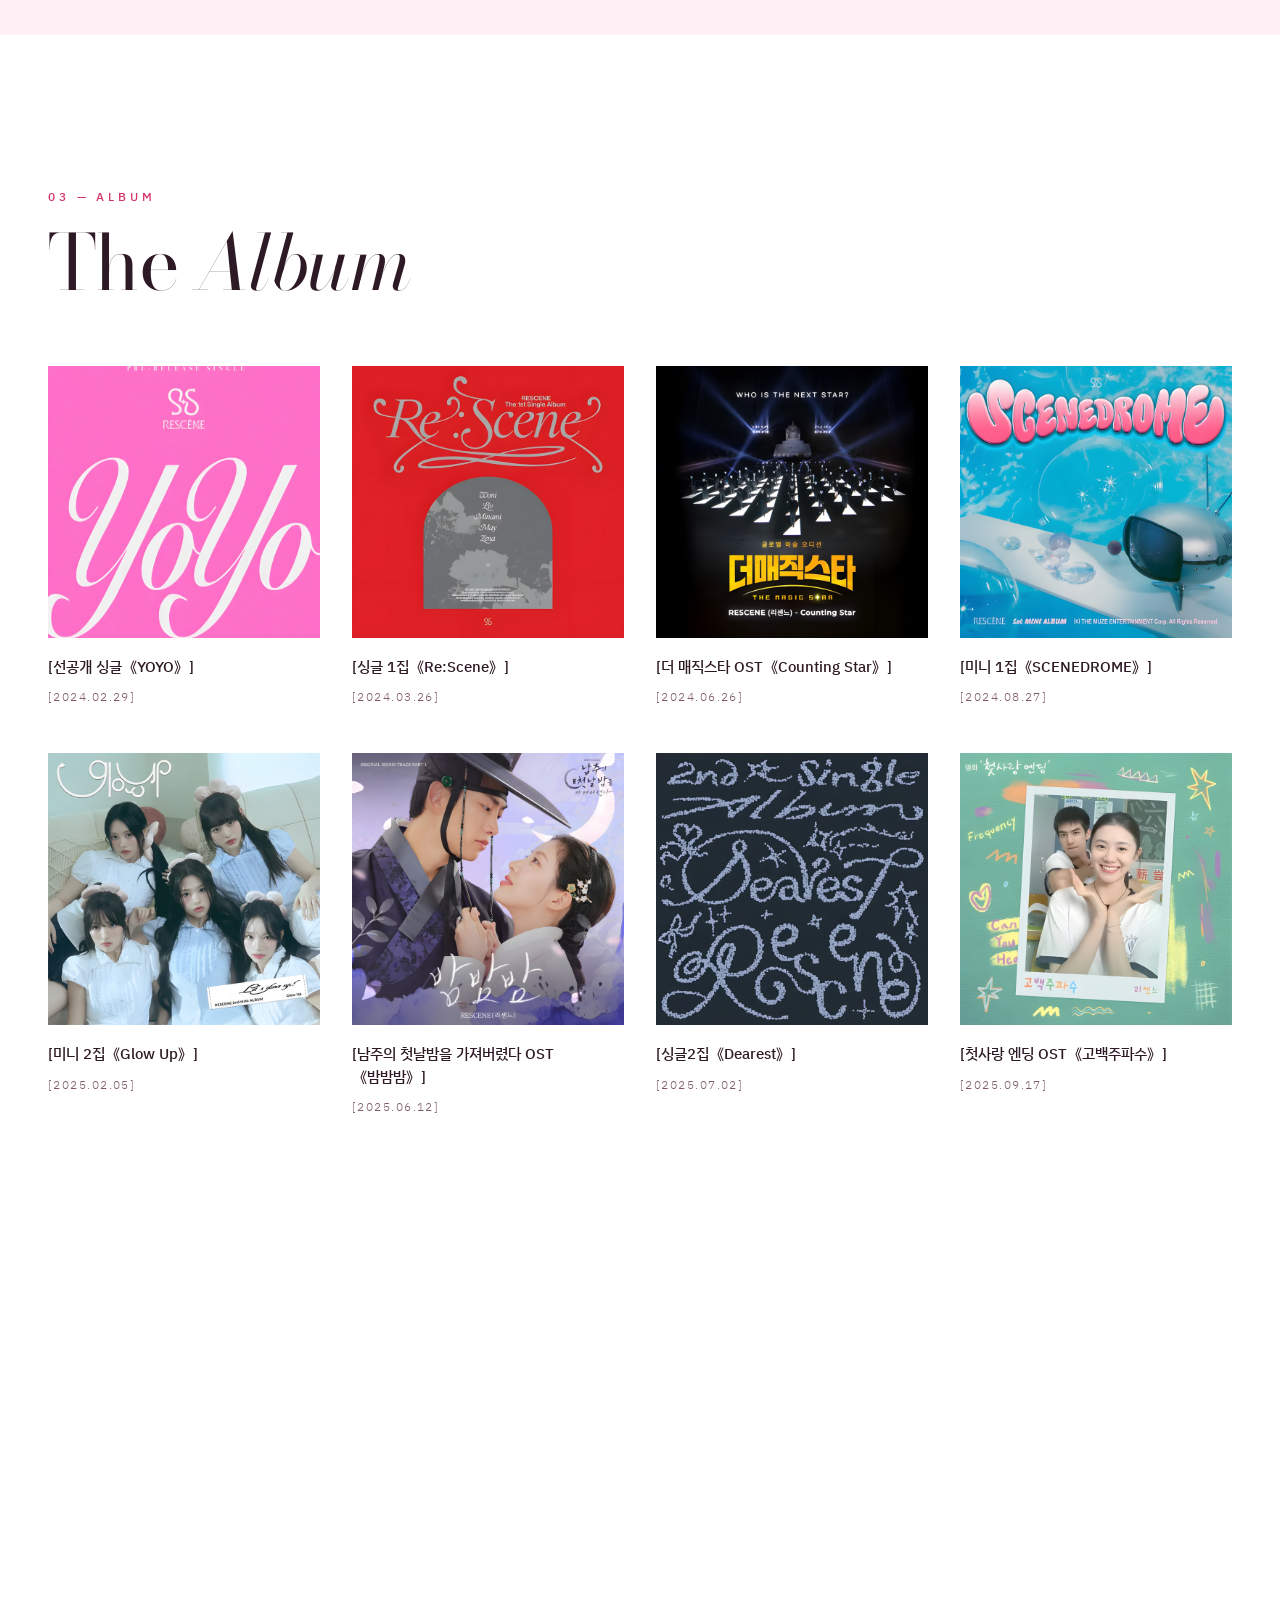
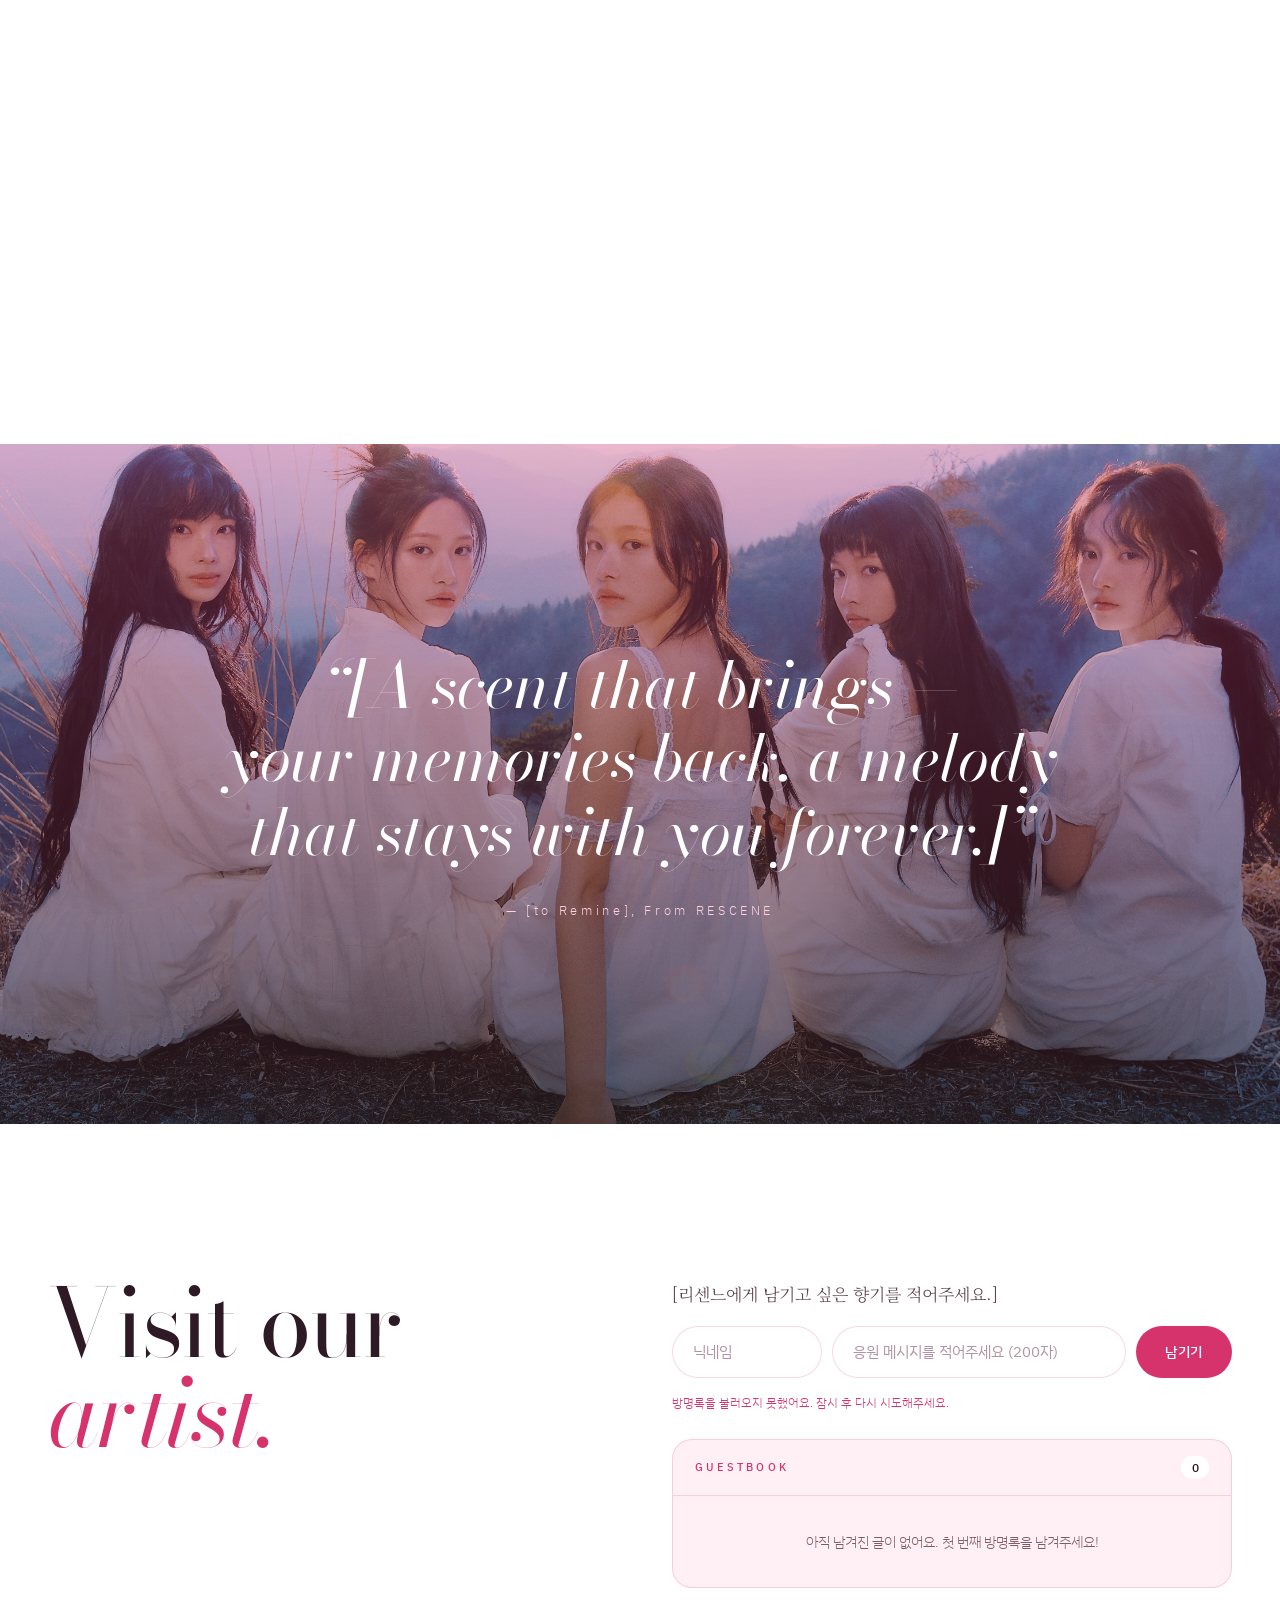
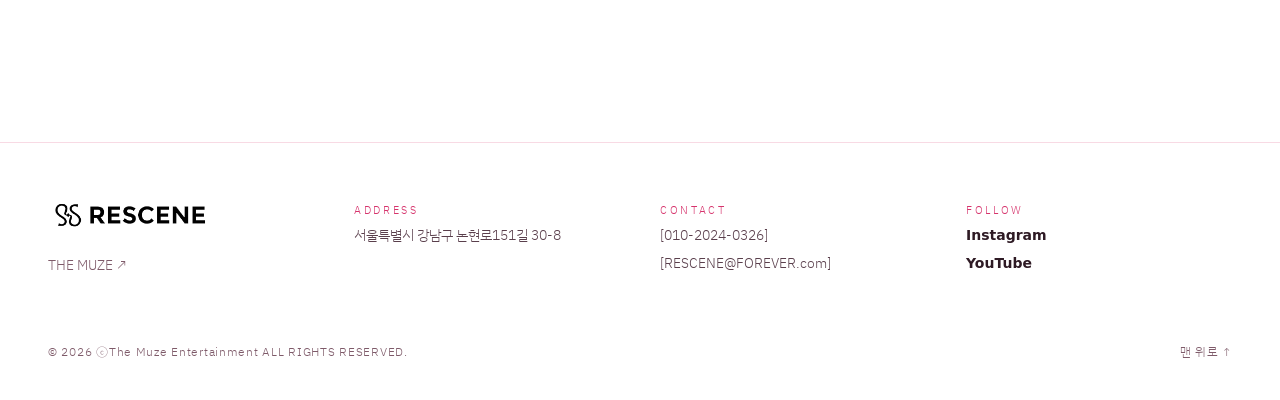
==== commit d82d5317: "Update main.js script version to v12" ====
--- a/index.html
+++ b/index.html
@@ -475,7 +475,7 @@
     </div>
   </footer>
 
-  <script src="js/main.js?v=11"></script>
+  <script src="js/main.js?v=12"></script>
   <!-- 앨범 수록곡 · LP 플레이어 -->
   <script src="js/albums.js?v=11"></script>
   <script src="js/player.js?v=11"></script>
--- a/css/style.css
+++ b/css/style.css
@@ -636,3 +636,19 @@
 .footer-col a, .footer-sns a { font-weight: 700; }
 .footer-brand { display: inline-flex; align-items: center; gap: 6px; color: var(--muted); }
 .footer-brand:hover { color: var(--accent); }
+
+/* =========================================================
+   ABOUT 갤러리 — 단체사진 (가로 1 + 세로 2)
+   ========================================================= */
+.about-gallery { margin-top: clamp(80px, 10vw, 140px); display: flex; flex-direction: column; gap: 28px; }
+.gallery-grid { display: grid; grid-template-columns: repeat(2, minmax(0, 1fr)); gap: clamp(12px, 2vw, 24px); }
+.gallery-grid figure { margin: 0; border-radius: 4px; }
+.gallery-wide { grid-column: 1 / -1; aspect-ratio: 16 / 9; }   /* 가로형: 한 줄 전체 */
+.gallery-tall { aspect-ratio: 3 / 4; }                         /* 세로형: 반씩 나란히 */
+.gallery-grid .ph-media { transition: transform 1.2s var(--ease-out); }
+.gallery-grid figure:hover .ph-media { transform: scale(1.04); }
+@media (min-width: 861px) {
+  /* 데스크톱: 가로 1장 + 세로 2장을 한 줄에 */
+  .gallery-grid { grid-template-columns: 2fr 1fr 1fr; }
+  .gallery-wide { grid-column: auto; aspect-ratio: auto; }
+}
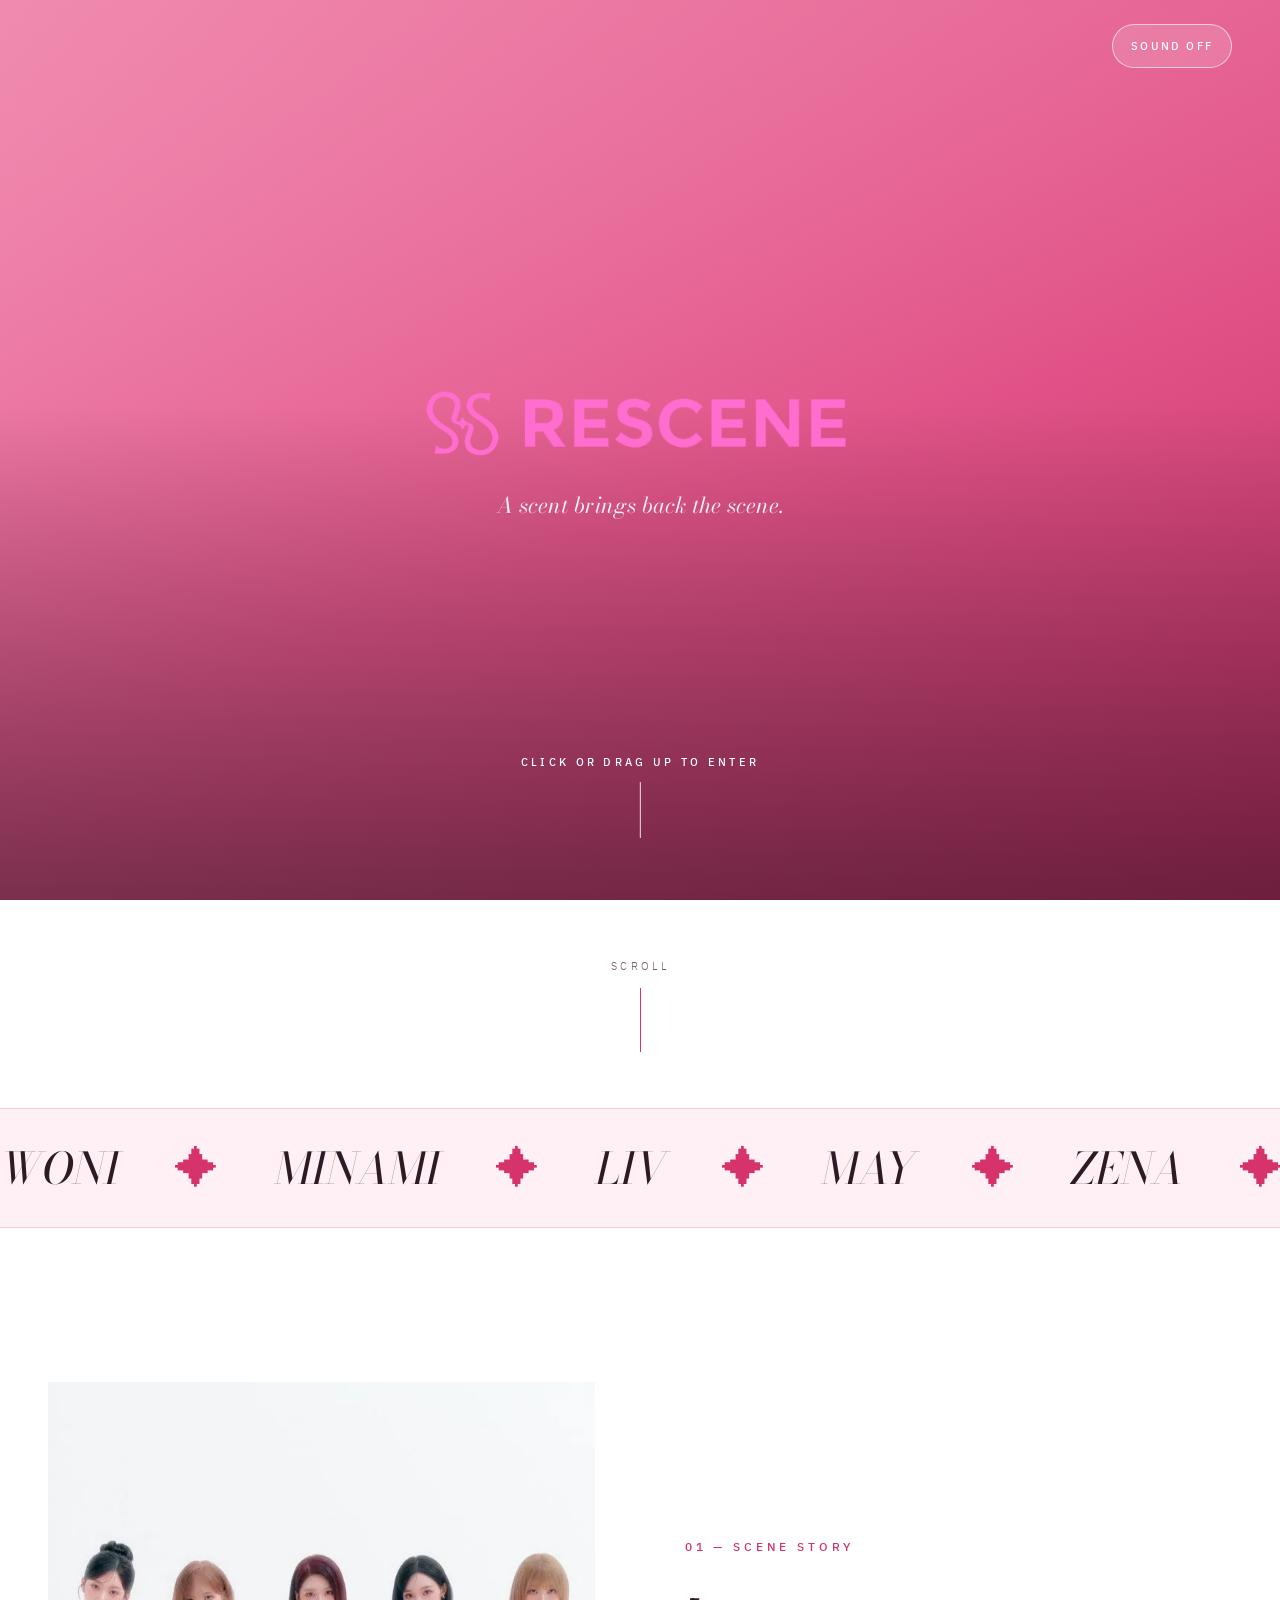
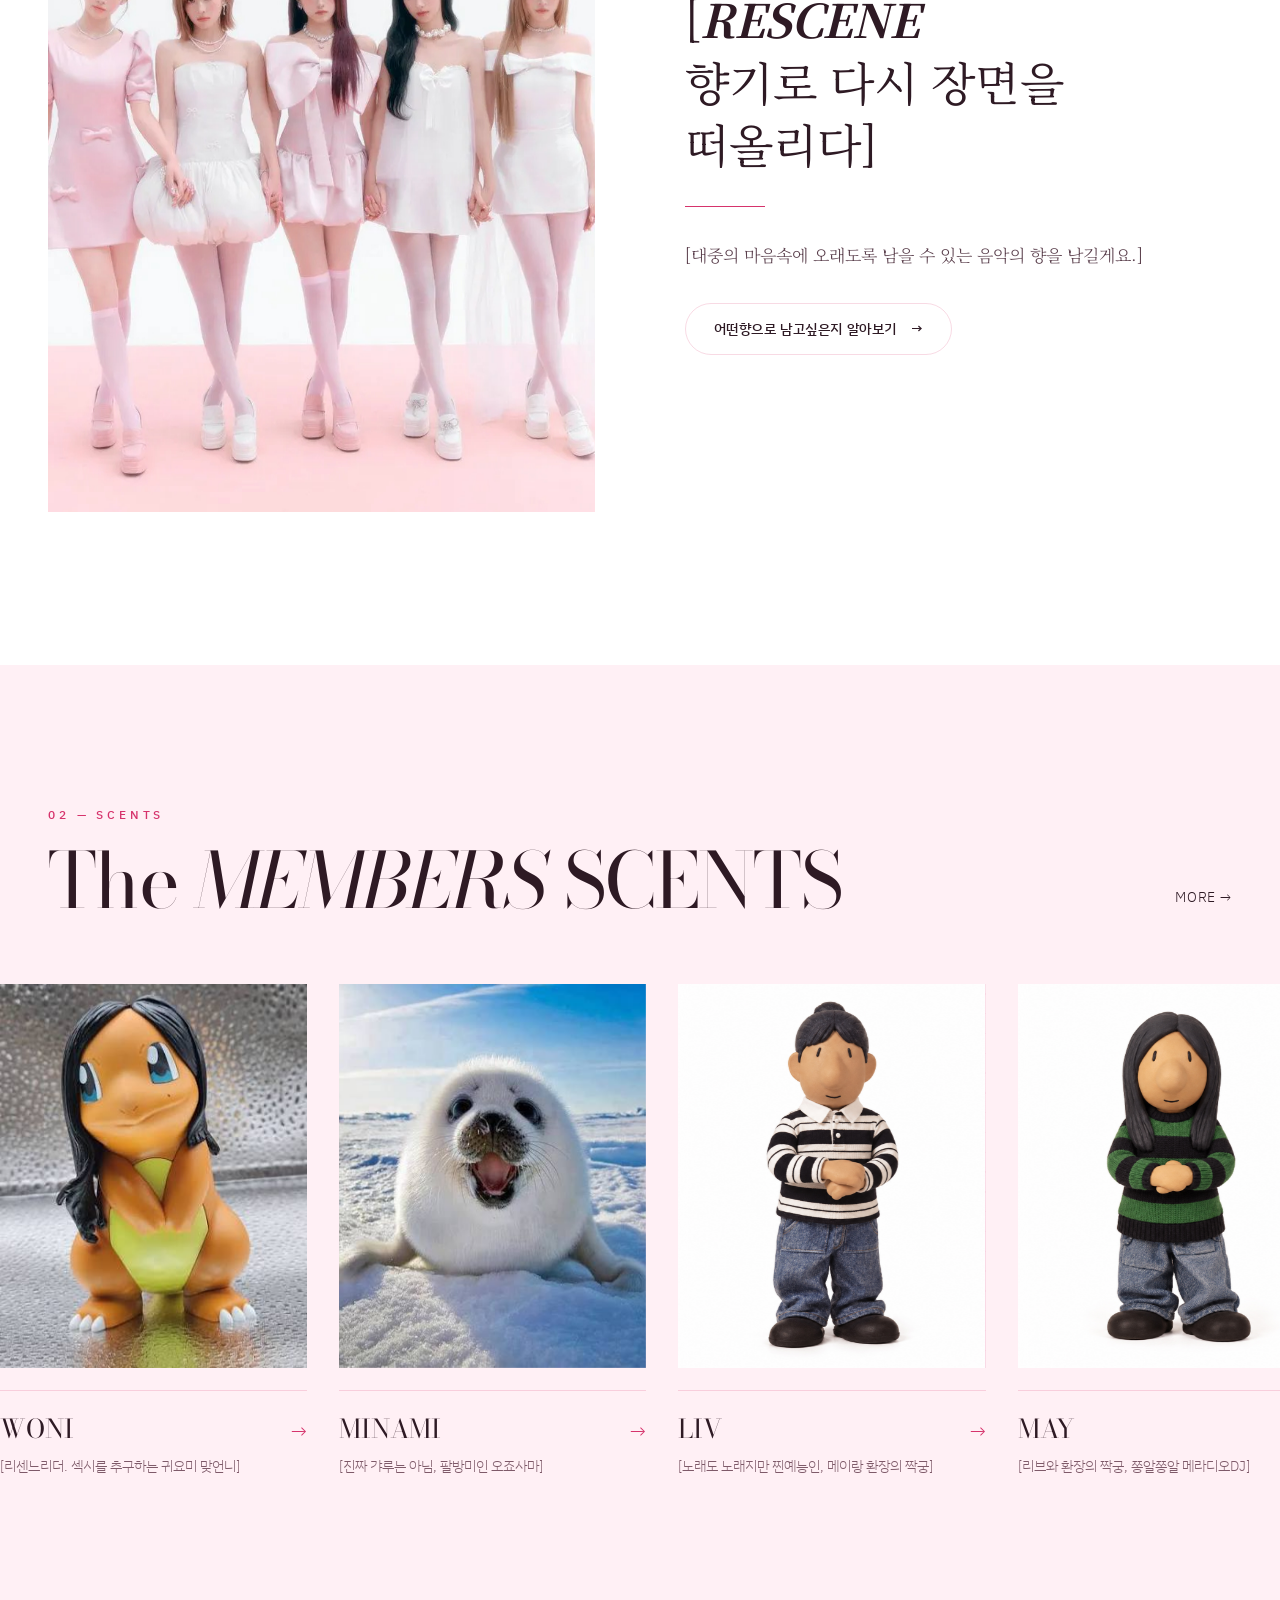
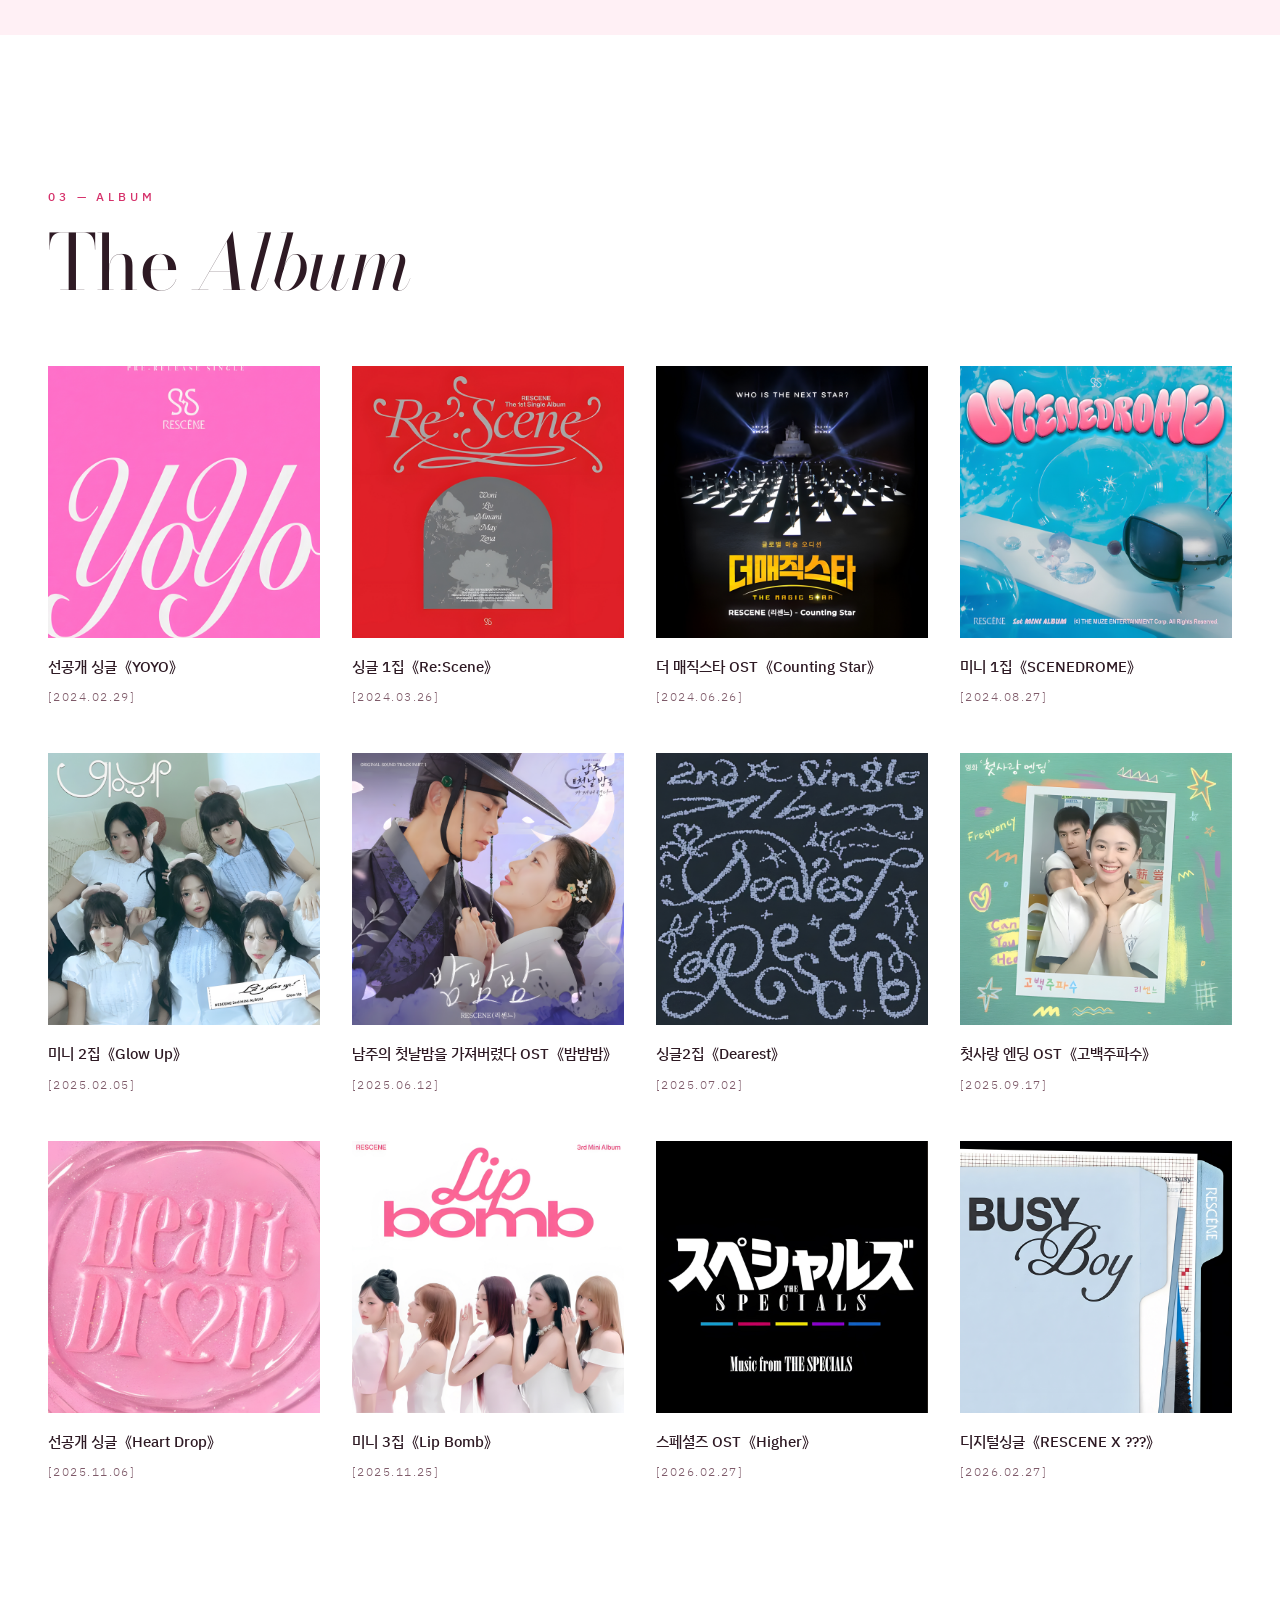
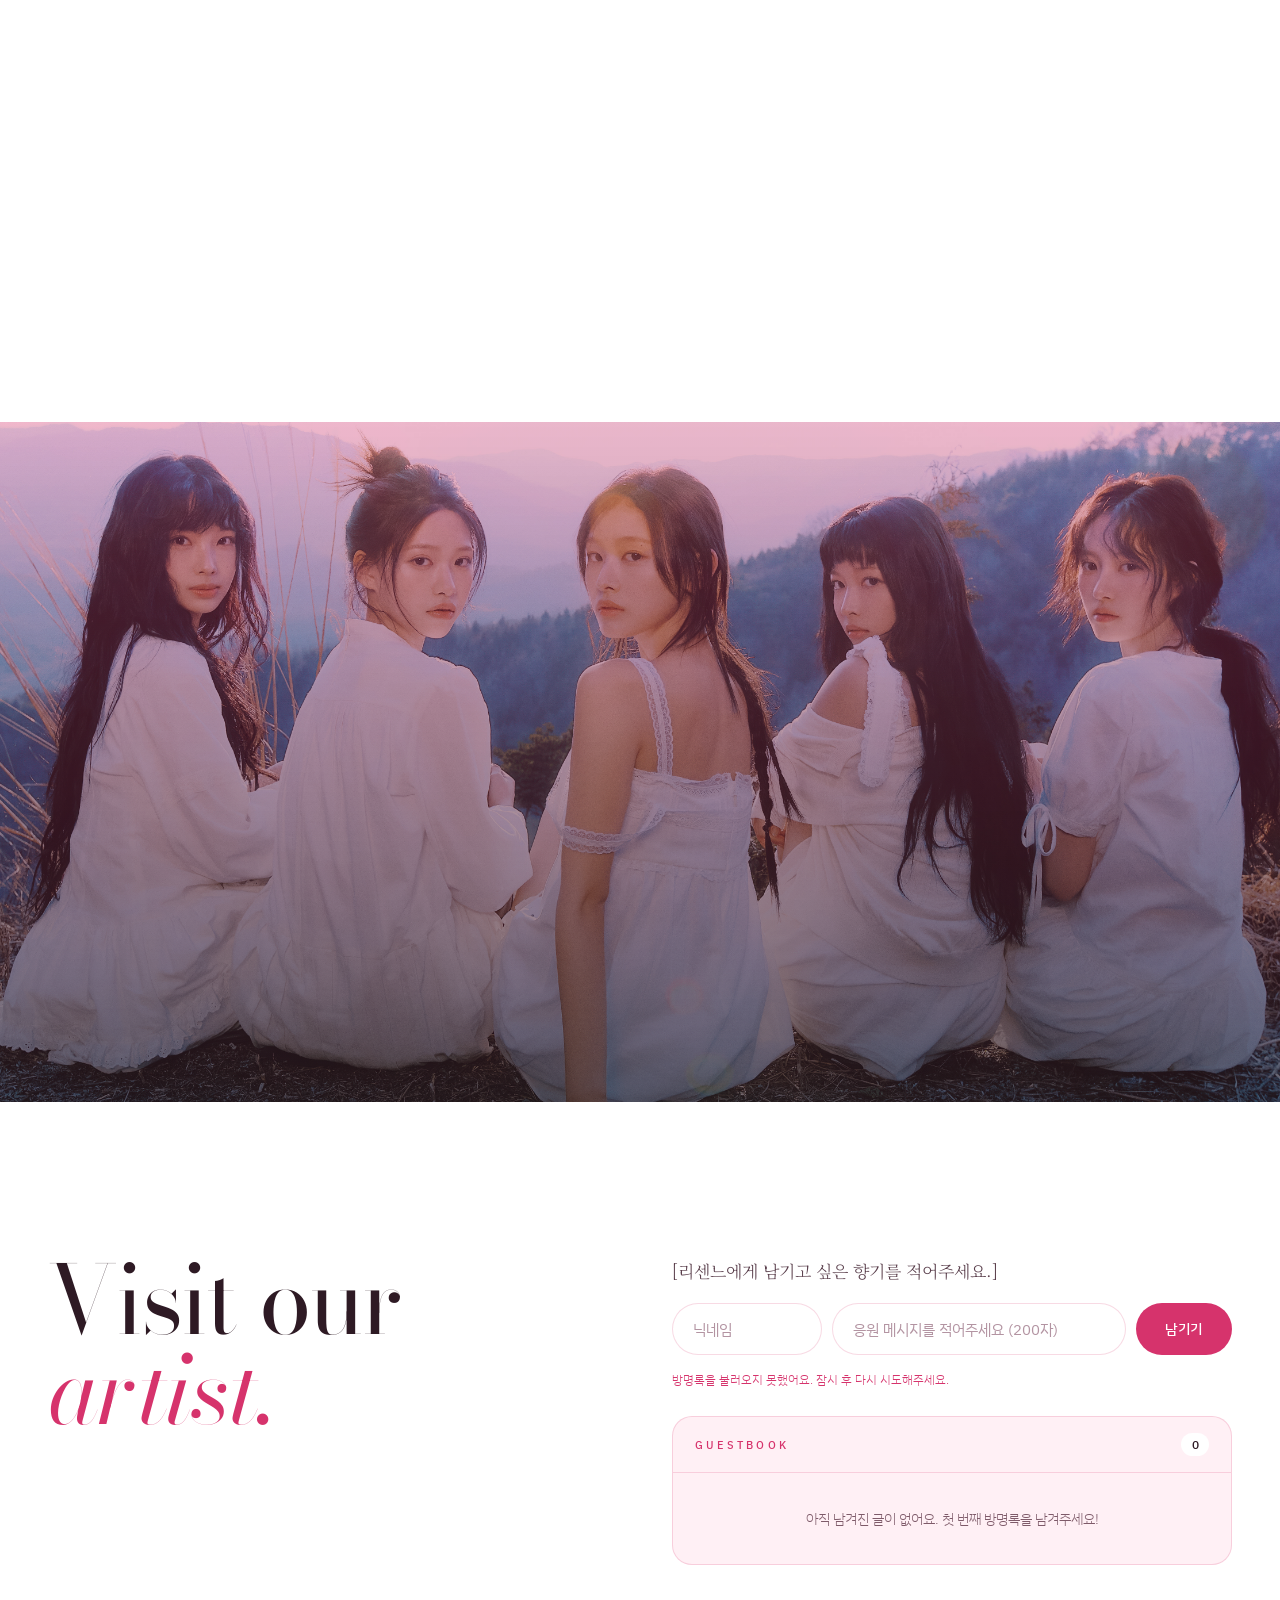
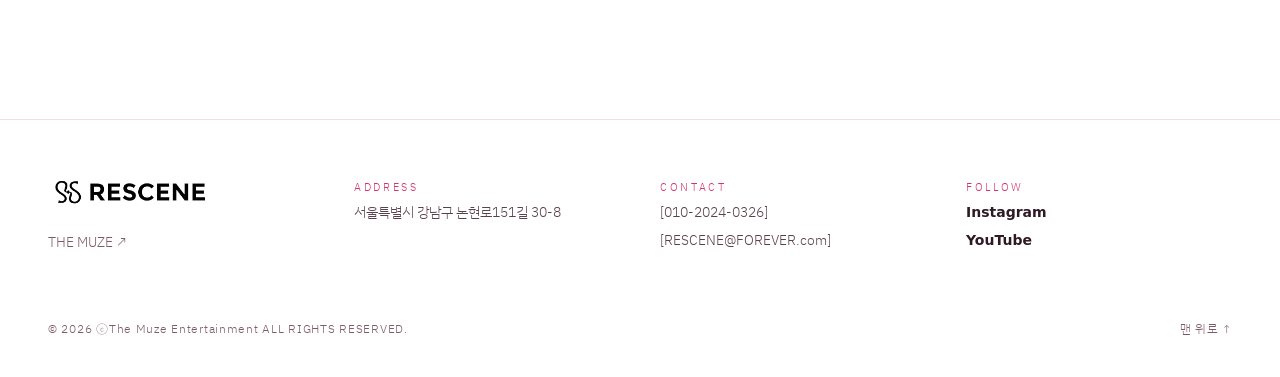
==== commit 7346de54: "Update index.html" ====
--- a/index.html
+++ b/index.html
@@ -99,7 +99,7 @@
         <div class="badge" aria-hidden="true">
           <svg class="badge-spin" viewBox="0 0 132 132">
             <defs><path id="circ" d="M66,66 m-50,0 a50,50 0 1,1 100,0 a50,50 0 1,1 -100,0"></path></defs>
-            <text><textPath href="#circ">[RESCENE] · THE MUZE · SINCE [2024.03.26] ·</textPath></text>
+            <text><textPath href="#circ"> RESCENE · SINCE 2024.03.26 · </textPath></text>
           </svg>
           <svg class="badge-plus" width="22" height="22" viewBox="0 0 24 24" fill="none" stroke="currentColor" stroke-width="1.4"><path d="M12 3v18M3 12h18"></path></svg>
         </div>
@@ -293,112 +293,112 @@
           <div class="ph album-cover" data-label="Album 01 · 1:1">
             <img class="ph-media" src="images/album-01.jpg" alt="[앨범 1 커버]">
           </div>
-          <h3 class="album-title en">[선공개 싱글《YOYO》]</h3>
+          <h3 class="album-title en">선공개 싱글《YOYO》</h3>
           <p class="album-date">[2024.02.29]</p>
         </article>
         <article class="album reveal">
           <div class="ph album-cover" data-label="Album 02 · 1:1">
             <img class="ph-media" src="images/album-02.jpg" alt="[앨범 2 커버]">
           </div>
-          <h3 class="album-title en">[싱글 1집《Re:Scene》]</h3>
+          <h3 class="album-title en">싱글 1집《Re:Scene》</h3>
           <p class="album-date">[2024.03.26]</p>
         </article>
         <article class="album reveal">
           <div class="ph album-cover" data-label="Album 03 · 1:1">
             <img class="ph-media" src="images/album-03.jpg" alt="[앨범 3 커버]">
           </div>
-          <h3 class="album-title en">[더 매직스타 OST《Counting Star》]</h3>
+          <h3 class="album-title en">더 매직스타 OST《Counting Star》</h3>
           <p class="album-date">[2024.06.26]</p>
         </article>
         <article class="album reveal">
           <div class="ph album-cover" data-label="Album 04 · 1:1">
             <img class="ph-media" src="images/album-04.jpg" alt="[앨범 4 커버]">
           </div>
-          <h3 class="album-title en">[미니 1집《SCENEDROME》]</h3>
+          <h3 class="album-title en">미니 1집《SCENEDROME》</h3>
           <p class="album-date">[2024.08.27]</p>
         </article>
         <article class="album reveal">
           <div class="ph album-cover" data-label="Album 05 · 1:1">
             <img class="ph-media" src="images/album-05.jpg" alt="[앨범 5 커버]">
           </div>
-          <h3 class="album-title en">[미니 2집《Glow Up》]</h3>
+          <h3 class="album-title en">미니 2집《Glow Up》</h3>
           <p class="album-date">[2025.02.05]</p>
         </article>
         <article class="album reveal">
           <div class="ph album-cover" data-label="Album 06 · 1:1">
             <img class="ph-media" src="images/album-06.jpg" alt="[앨범 6 커버]">
           </div>
-          <h3 class="album-title en">[남주의 첫날밤을 가져버렸다 OST《밤밤밤》]</h3>
+          <h3 class="album-title en">남주의 첫날밤을 가져버렸다 OST《밤밤밤》</h3>
           <p class="album-date">[2025.06.12]</p>
         </article>
         <article class="album reveal">
           <div class="ph album-cover" data-label="Album 07 · 1:1">
             <img class="ph-media" src="images/album-07.jpg" alt="[앨범 7 커버]">
           </div>
-          <h3 class="album-title en">[싱글2집《Dearest》]</h3>
+          <h3 class="album-title en">싱글2집《Dearest》</h3>
           <p class="album-date">[2025.07.02]</p>
         </article>
         <article class="album reveal">
           <div class="ph album-cover" data-label="Album 08 · 1:1">
             <img class="ph-media" src="images/album-08.jpg" alt="[앨범 8 커버]">
           </div>
-          <h3 class="album-title en">[첫사랑 엔딩 OST《고백주파수》]</h3>
+          <h3 class="album-title en">첫사랑 엔딩 OST《고백주파수》</h3>
           <p class="album-date">[2025.09.17]</p>
         </article>
         <article class="album reveal">
           <div class="ph album-cover" data-label="Album 09 · 1:1">
             <img class="ph-media" src="images/album-09.jpg" alt="[앨범 9 커버]">
           </div>
-          <h3 class="album-title en">[선공개 싱글《Heart Drop》]</h3>
+          <h3 class="album-title en">선공개 싱글《Heart Drop》</h3>
           <p class="album-date">[2025.11.06]</p>
         </article>
         <article class="album reveal">
           <div class="ph album-cover" data-label="Album 10 · 1:1">
             <img class="ph-media" src="images/album-10.jpg" alt="[앨범 10 커버]">
           </div>
-          <h3 class="album-title en">[미니 3집《Lip Bomb》]</h3>
+          <h3 class="album-title en">미니 3집《Lip Bomb》</h3>
           <p class="album-date">[2025.11.25]</p>
         </article>
         <article class="album reveal">
           <div class="ph album-cover" data-label="Album 11 · 1:1">
             <img class="ph-media" src="images/album-11.jpg" alt="[앨범 11 커버]">
           </div>
-          <h3 class="album-title en">[스페셜즈 OST《Higher》]</h3>
+          <h3 class="album-title en">스페셜즈 OST《Higher》</h3>
           <p class="album-date">[2026.02.27]</p>
         </article>
         <article class="album reveal">
           <div class="ph album-cover" data-label="Album 12 · 1:1">
             <img class="ph-media" src="images/album-12.jpg" alt="[앨범 12 커버]">
           </div>
-          <h3 class="album-title en">[디지털싱글《RESCENE X ???》]</h3>
+          <h3 class="album-title en">디지털싱글《RESCENE X ???》</h3>
           <p class="album-date">[2026.02.27]</p>
         </article>
         <article class="album reveal">
           <div class="ph album-cover" data-label="Album 13 · 1:1">
             <img class="ph-media" src="images/album-13.jpg" alt="[앨범 13 커버]">
           </div>
-          <h3 class="album-title en">[디지털 싱글《Runaway》]</h3>
+          <h3 class="album-title en">디지털 싱글《Runaway》</h3>
           <p class="album-date">[2026.04.08]</p>
         </article>
         <article class="album reveal">
           <div class="ph album-cover" data-label="Album 14 · 1:1">
             <img class="ph-media" src="images/album-14.jpg" alt="[앨범 14 커버]">
           </div>
-          <h3 class="album-title en">[스페셜 싱글《Pretty Girl》]</h3>
+          <h3 class="album-title en">스페셜 싱글《Pretty Girl》</h3>
           <p class="album-date">[2026.07.08]</p>
         </article>
         <article class="album reveal">
           <div class="ph album-cover" data-label="Album 15 · 1:1">
             <img class="ph-media" src="images/album-15.jpg" alt="[앨범 15 커버]">
           </div>
-          <h3 class="album-title en">[미니 4집《PULSE》]</h3>
+          <h3 class="album-title en">미니 4집《PULSE》</h3>
           <p class="album-date">[2026.11.03]</p>
         </article>
         <article class="album reveal">
           <div class="ph album-cover" data-label="Album 16 · 1:1">
             <img class="ph-media" src="images/album-16.jpg" alt="[앨범 16 커버]">
           </div>
-          <h3 class="album-title en">[NEXT...]</h3>
+          <h3 class="album-title en">NEXT...</h3>
           <p class="album-date">[2027.xx.xx]</p>
         </article>
       
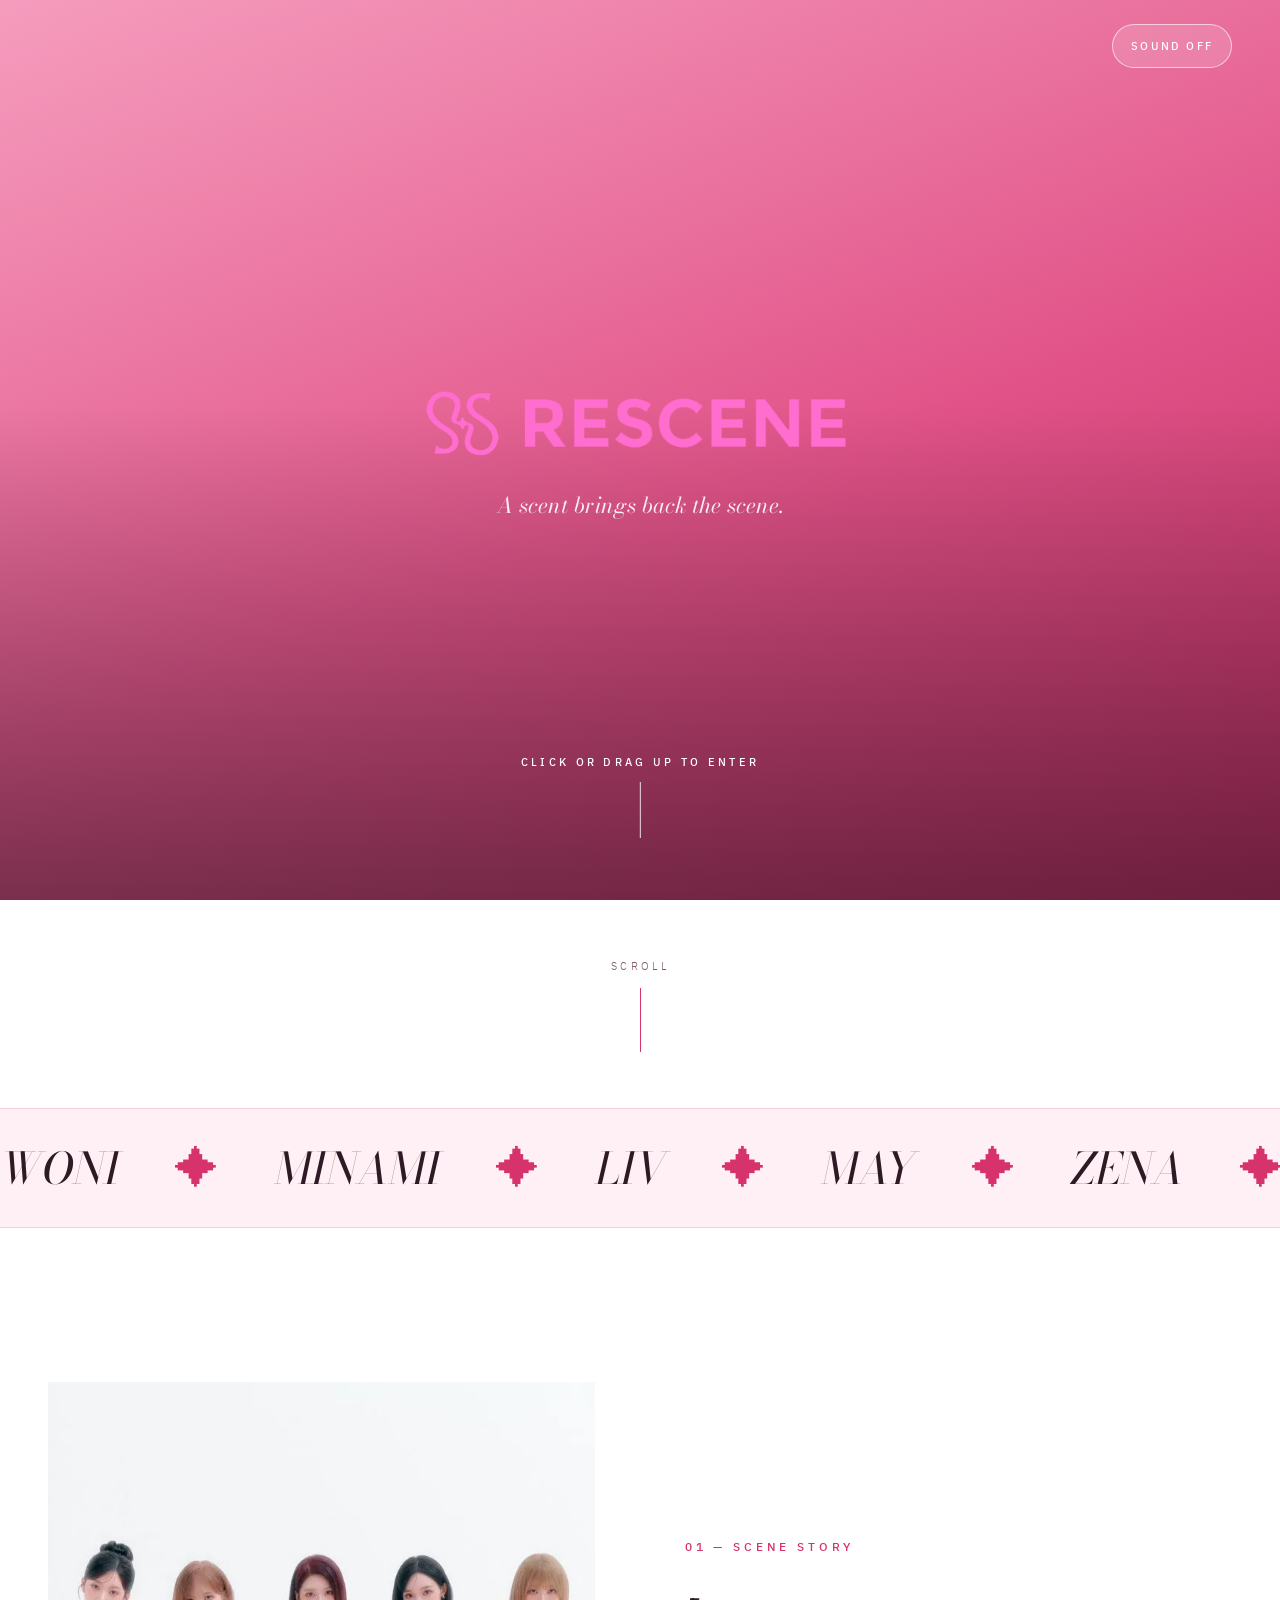
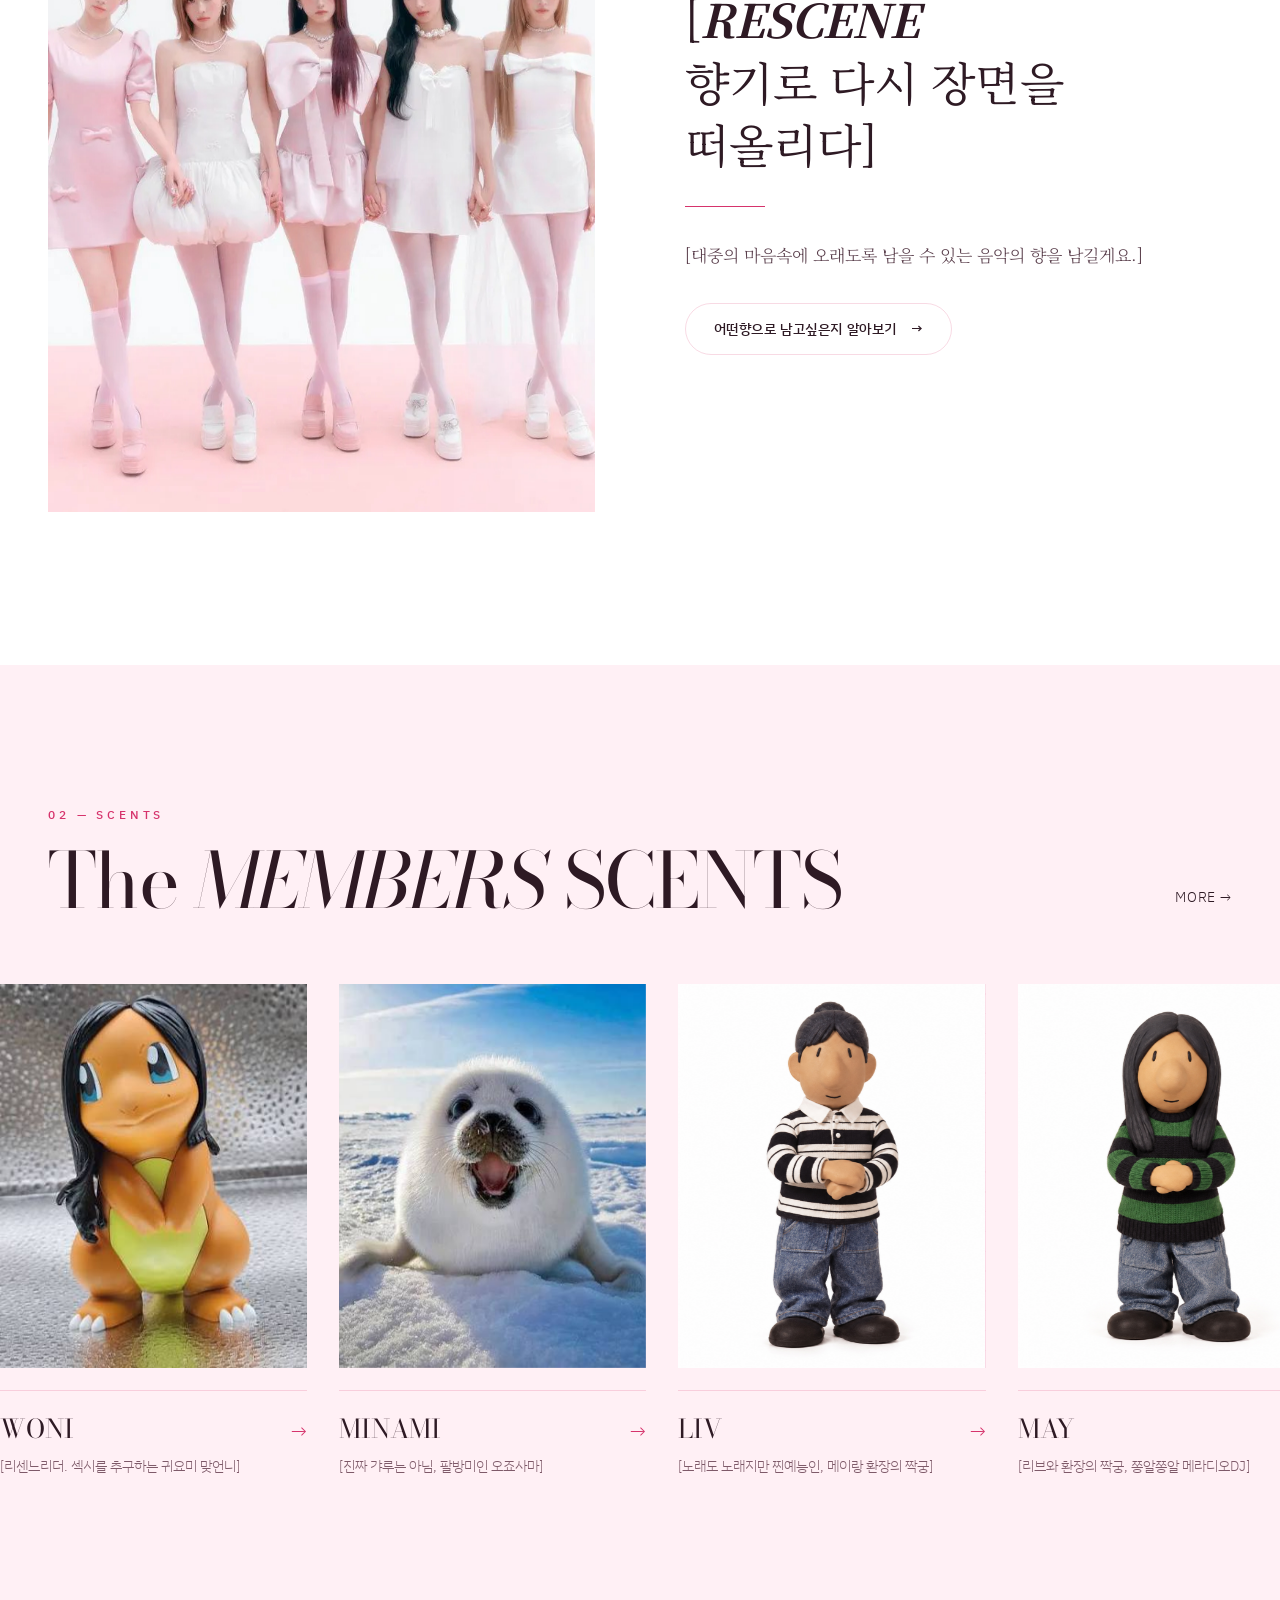
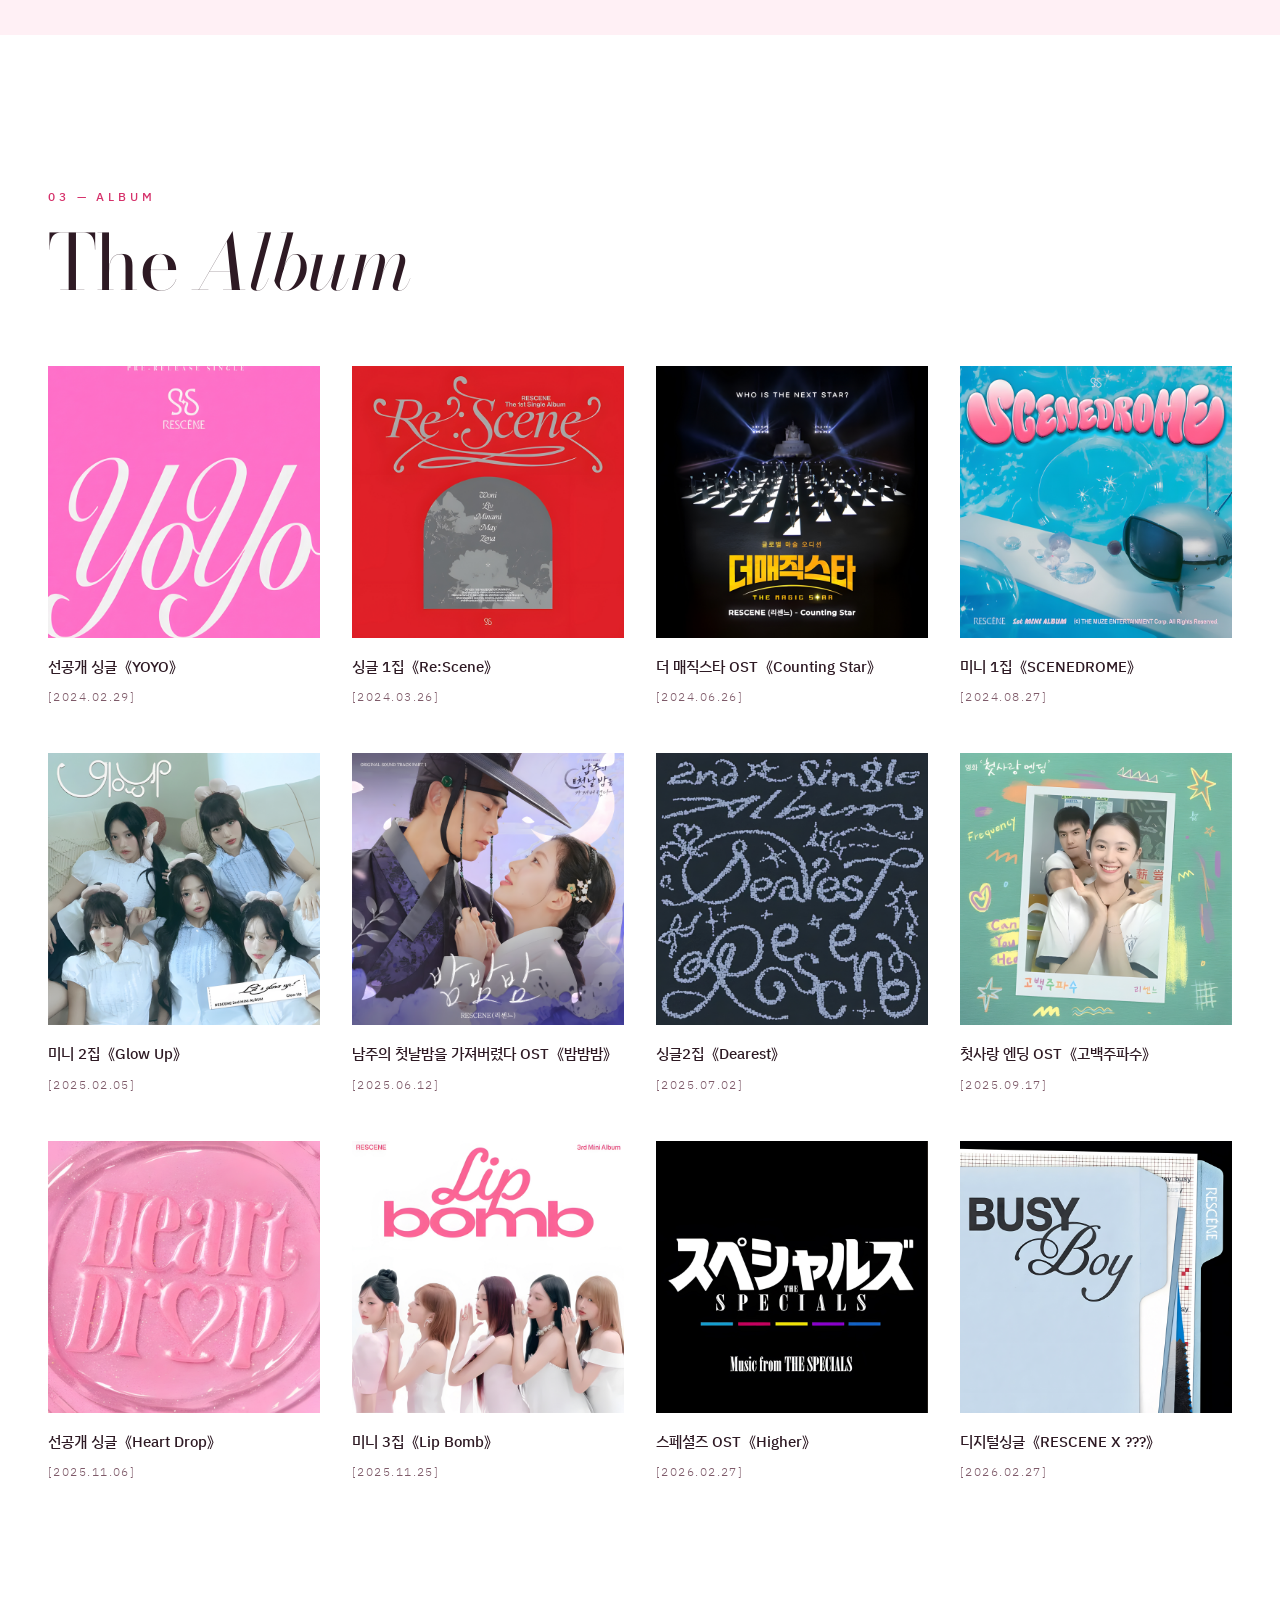
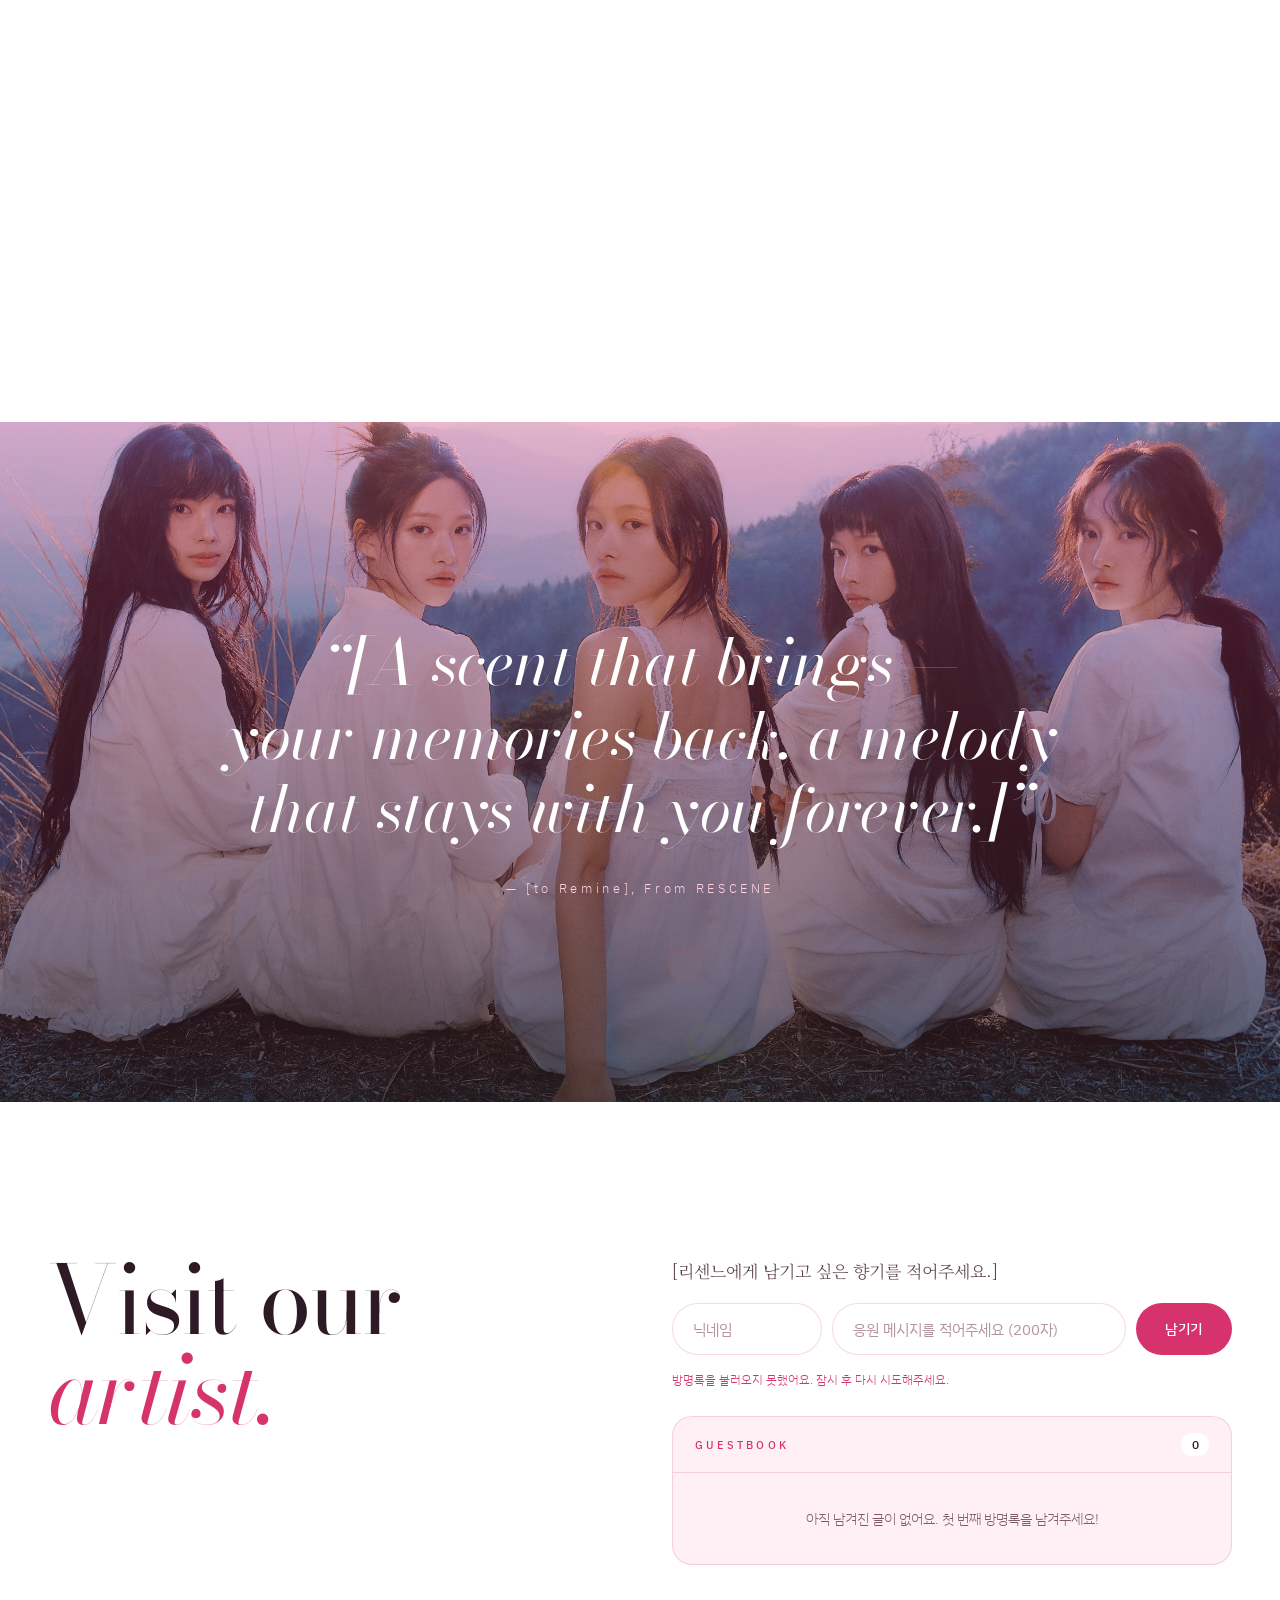
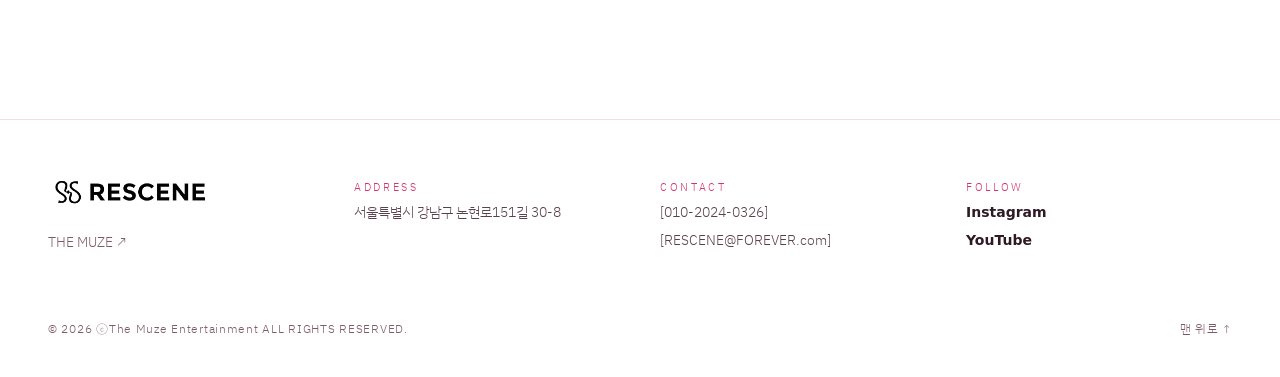
==== commit 4c81a98f: "Update index.html" ====
--- a/index.html
+++ b/index.html
@@ -9,7 +9,7 @@
   <link rel="preconnect" href="https://fonts.googleapis.com">
   <link rel="preconnect" href="https://fonts.gstatic.com" crossorigin>
   <link rel="stylesheet" href="https://fonts.googleapis.com/css2?family=Bodoni+Moda:ital,opsz,wght@0,6..96,400;0,6..96,500;0,6..96,700;1,6..96,400;1,6..96,700&family=Noto+Serif+KR:wght@300;400;500;700&family=IBM+Plex+Sans+KR:wght@300;400;500;700&display=swap">
-  <link rel="stylesheet" href="css/style.css?v=14">
+  <link rel="stylesheet" href="css/style.css?v=15">
   <!-- 대문: 사이트에 처음 들어올 때 + 새로고침할 때마다 표시
        (멤버·소개 페이지에서 메인으로 돌아올 때는 건너뜀) -->
   <script>
--- a/css/style.css
+++ b/css/style.css
@@ -339,7 +339,7 @@
 .intro.is-snapping { transition: transform .5s var(--ease-out); }
 
 .intro-video { position: absolute; inset: 0; width: 100%; height: 100%; object-fit: cover; pointer-events: none; }
-.intro-shade { position: absolute; inset: 0; background: linear-gradient(180deg, rgba(214,51,108,.25) 0%, rgba(214,51,108,.05) 45%, rgba(46,26,36,.55) 100%); pointer-events: none; }
+.intro-shade { position: absolute; inset: 0; background: linear-gradient(180deg, rgba(214,51,108,.10) 0%, rgba(214,51,108,.05) 45%, rgba(46,26,36,.55) 100%); pointer-events: none; }
 
 .intro-center {
   position: absolute; inset: 0; display: flex; flex-direction: column; align-items: center; justify-content: center; gap: 20px;
